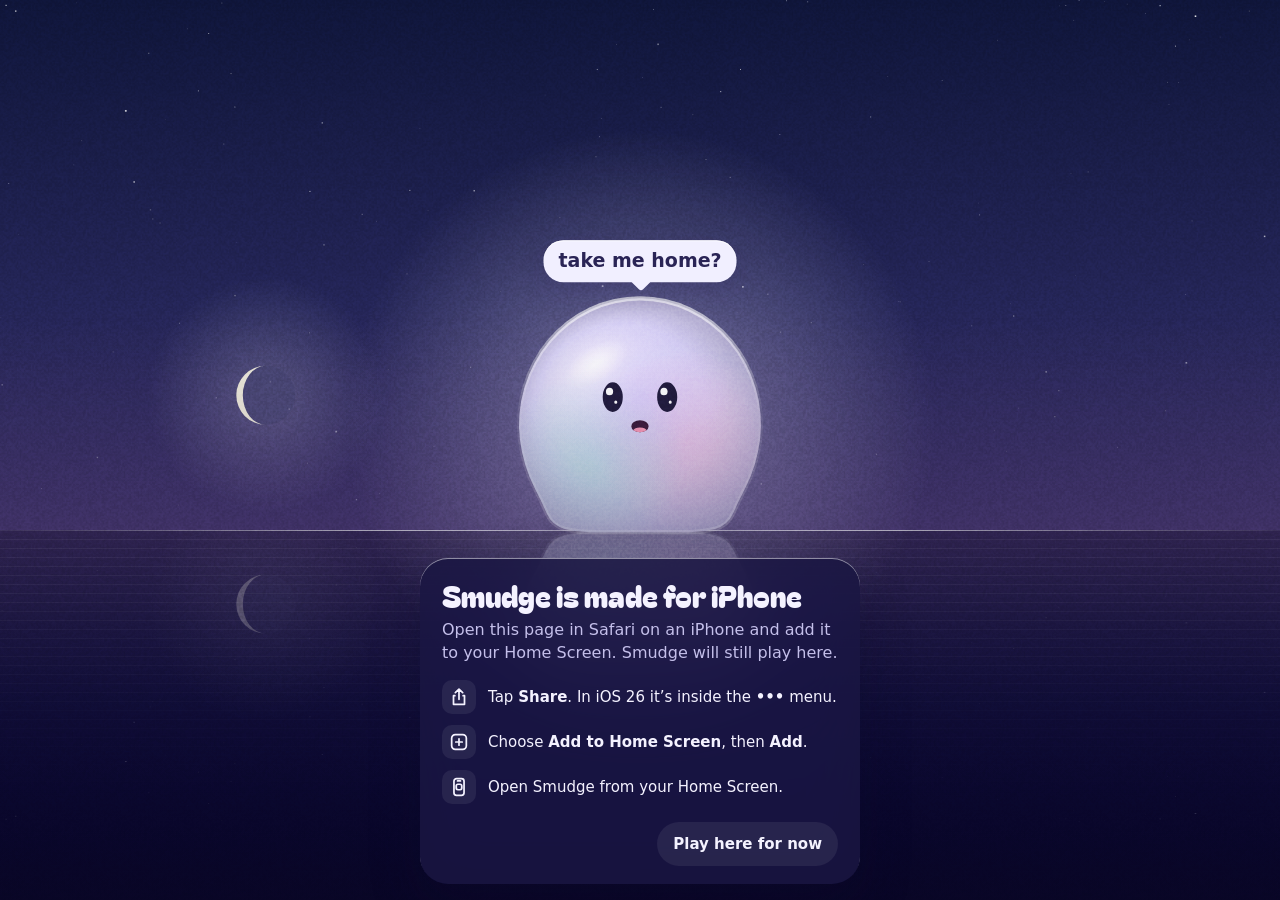
==== index.html @ 7d21576d "Add Smudge, a color-eating Home Screen pet Smudge is a jelly creature that lives on an iPhone's Home" ====
<!doctype html>
<html lang="en">
<head>
<meta charset="utf-8">
<meta name="viewport" content="width=device-width, initial-scale=1, viewport-fit=cover">
<title>Smudge</title>
<meta name="description" content="A small creature that lives on your Home Screen and eats the colors you point your camera at.">
<meta name="theme-color" content="#2f3f86">
<meta name="color-scheme" content="light dark">
<meta name="apple-mobile-web-app-capable" content="yes">
<meta name="mobile-web-app-capable" content="yes">
<meta name="apple-mobile-web-app-status-bar-style" content="black-translucent">
<meta name="apple-mobile-web-app-title" content="Smudge">
<meta name="format-detection" content="telephone=no">
<link rel="manifest" href="manifest.webmanifest">
<link rel="icon" type="image/png" sizes="192x192" href="icons/icon-192.png">
<link rel="apple-touch-icon" href="icons/apple-touch-icon.png">
<style>
@font-face { font-family: "Bagel Fat One"; font-style: normal; font-weight: 400; font-display: swap; src: url([data-uri]) format("woff2"); }

/* Smudge's world: one full-bleed sky over a mirror horizon about two-thirds down.
   Glass controls float at the edges; paint-chip cards are the only solid paper. */
:root {
  --ink: #221d4a;
  --ink-soft: #57518a;
  --glass: rgba(255, 255, 255, .28);
  --glass-strong: rgba(250, 249, 255, .84);
  --glass-edge: rgba(255, 255, 255, .62);
  --glass-shade: rgba(34, 29, 74, .14);
  --wash: rgba(34, 29, 74, .06);
  --stock: #ffffff;
  --bubble: #ffffff;
  --crave: #73c7bc;
  --crave-ink: #ffffff;
  --live: #9b93c9;
  --warn: #c2413b;
  --sky-top: #78b3ee; --sky-mid: #b7d5f3; --sky-low: #eef0ee;
  --gnd-top: #dfe5ea; --gnd-mid: #b9cde6; --gnd-low: #86a9d9;
  --horizon: 66%;
  --display: "Bagel Fat One", ui-rounded, "Arial Rounded MT Bold", system-ui, sans-serif;
  --ui: ui-rounded, "SF Pro Rounded", system-ui, -apple-system, "Segoe UI", Roboto, sans-serif;
  --st: env(safe-area-inset-top, 0px); --sb: env(safe-area-inset-bottom, 0px);
  --sl: env(safe-area-inset-left, 0px); --sr: env(safe-area-inset-right, 0px);
  color-scheme: light;
}
:root[data-sky="dusk"], :root[data-sky="night"] {
  --ink: #f4f2ff;
  --ink-soft: #c4bfea;
  --glass: rgba(18, 16, 52, .3);
  --glass-strong: rgba(26, 23, 64, .86);
  --glass-edge: rgba(255, 255, 255, .2);
  --glass-shade: rgba(0, 0, 0, .28);
  --wash: rgba(255, 255, 255, .07);
  --bubble: #f1efff;
  color-scheme: dark;
}
*, *::before, *::after { box-sizing: border-box; }
[hidden] { display: none !important; }
html, body { height: 100%; }
body {
  margin: 0; overflow: hidden; overscroll-behavior: none;
  background: var(--sky-low); color: var(--ink); font-family: var(--ui);
  padding-left: max(16px, env(safe-area-inset-left, 0px)); padding-right: max(16px, env(safe-area-inset-right, 0px));
  -webkit-font-smoothing: antialiased; -webkit-tap-highlight-color: transparent; -webkit-text-size-adjust: 100%;
  -webkit-user-select: none; user-select: none; -webkit-touch-callout: none;
}
button { font: inherit; color: inherit; cursor: pointer; -webkit-tap-highlight-color: transparent; touch-action: manipulation; }
:focus-visible { outline: 2.5px solid var(--crave); outline-offset: 2px; }
svg use { pointer-events: none; }

#app { position: fixed; inset: 0; overflow: hidden; isolation: isolate; }
#sky {
  position: absolute; inset: 0; z-index: 0;
  background: linear-gradient(180deg, var(--sky-top) 0%, var(--sky-mid) calc(var(--horizon) * .58), var(--sky-low) var(--horizon), var(--gnd-top) var(--horizon), var(--gnd-mid) calc(var(--horizon) + (100% - var(--horizon)) * .45), var(--gnd-low) 100%);
  transition: filter .6s ease;
}
#ground {
  position: absolute; left: 0; right: 0; top: var(--horizon); bottom: 0; z-index: 1; pointer-events: none;
  background:
    linear-gradient(90deg, transparent, rgba(255,255,255,.7) 30%, rgba(255,255,255,.7) 70%, transparent) top / 100% 1px no-repeat,
    repeating-linear-gradient(180deg, rgba(255,255,255,.07) 0 1px, transparent 1px 9px);
  -webkit-mask-image: linear-gradient(180deg, #000, transparent 70%); mask-image: linear-gradient(180deg, #000, transparent 70%);
  transition: opacity .5s;
}
#app::after {
  content: ""; position: absolute; inset: 0; z-index: 4; pointer-events: none;
  background-image: var(--grain, none); background-size: 180px; opacity: .085; mix-blend-mode: overlay;
}
#cam, #still {
  position: absolute; inset: 0; width: 100%; height: 100%; object-fit: cover; z-index: 2;
  opacity: 0; transition: opacity .5s ease; background: #0e0b26; pointer-events: none;
}
#cam.on, #still:not([hidden]) { opacity: 1; }
#cam:not(.on) { visibility: hidden; transition: opacity .5s ease, visibility 0s .5s; }
#stage { position: absolute; inset: 0; width: 100%; height: 100%; z-index: 3; touch-action: none; }
#veil {
  position: absolute; inset: 0; z-index: 5; pointer-events: none; opacity: 0; transition: opacity 1.4s ease;
  background: radial-gradient(120% 70% at 50% 62%, rgba(8, 6, 28, 0) 0%, rgba(6, 4, 24, .62) 72%);
}
#app[data-mode="sleep"] #veil { opacity: 1; }
#app[data-mode="camera"] #sky { filter: brightness(.32) saturate(.5); }
#app[data-mode="camera"] #ground { opacity: 0; }

/* ---------- speech + craving bubbles ---------- */
.speech {
  position: absolute; left: 0; top: 0; z-index: 11; pointer-events: none;
  max-width: min(74vw, 300px); padding: 9px 15px 10px; border-radius: 20px;
  background: var(--bubble); color: #2a2456; font: 700 17px/1.22 var(--ui); text-align: center; text-wrap: balance;
  box-shadow: inset 0 1px 0 rgba(255,255,255,.9), 0 10px 28px rgba(28, 22, 80, .2);
  will-change: transform;
}
.speech::after { content: ""; position: absolute; left: var(--tail, 50%); bottom: -6px; width: 15px; height: 15px; margin-left: -7.5px; background: inherit; border-radius: 3px; rotate: 45deg; z-index: -1; }
.speech.below::after { bottom: auto; top: -6px; }
.speech.pop { animation: pop .34s cubic-bezier(.3, 1.6, .5, 1); transform-origin: var(--tail, 50%) 100%; }
.speech.below.pop { transform-origin: var(--tail, 50%) 0; }
.speech.whisper { font-weight: 600; font-style: italic; opacity: .9; }
@keyframes pop { from { scale: .55; opacity: 0; } to { scale: 1; opacity: 1; } }
.thought {
  position: absolute; left: 0; top: 0; z-index: 6; display: flex; align-items: center; gap: 9px;
  padding: 7px 15px 7px 7px; border: 0; border-radius: 999px;
  background: var(--bubble); color: #2a2456; font: 700 15px/1.1 var(--ui);
  box-shadow: 0 10px 26px rgba(28, 22, 80, .18); will-change: transform; white-space: nowrap;
}
.thought::before, .thought::after { content: ""; position: absolute; border-radius: 50%; background: var(--bubble); }
.thought::before { width: 12px; height: 12px; left: 12px; bottom: -9px; }
.thought::after { width: 7px; height: 7px; left: 3px; bottom: -18px; }
.thought.pop { animation: pop .4s cubic-bezier(.3, 1.6, .5, 1); }
.thought-blob {
  width: 30px; height: 30px; flex: none; background: var(--crave);
  border-radius: 46% 54% 52% 48% / 52% 44% 56% 48%;
  box-shadow: inset 0 -4px 6px rgba(0,0,0,.16), inset 0 3px 4px rgba(255,255,255,.55), 0 0 0 1px rgba(40,30,90,.08);
  animation: goo 3.4s ease-in-out infinite;
}
@keyframes goo { 0%, 100% { border-radius: 46% 54% 52% 48% / 52% 44% 56% 48%; } 50% { border-radius: 57% 43% 41% 59% / 43% 57% 45% 55%; } }

/* ---------- glass ---------- */
.glass {
  background: var(--glass); color: var(--ink);
  -webkit-backdrop-filter: blur(20px) saturate(180%); backdrop-filter: blur(20px) saturate(180%);
  border: .5px solid var(--glass-edge);
  box-shadow: inset 0 1px .5px rgba(255,255,255,.5), inset 0 -1px 1px rgba(255,255,255,.08), 0 8px 26px var(--glass-shade);
}

/* ---------- top: name + today's five dots ---------- */
#hud {
  position: absolute; z-index: 10; top: 0; left: 0; right: 0;
  display: flex; justify-content: space-between; align-items: flex-start; gap: 10px;
  padding: calc(var(--st) + 8px) max(16px, var(--sr)) 0 max(16px, var(--sl));
  pointer-events: none; transition: opacity .4s;
}
#hud > * { pointer-events: auto; }
#nameplate { display: grid; justify-items: start; gap: 3px; min-width: 0; max-width: 60vw; padding: 9px 15px 10px 14px; border-radius: 22px; text-align: left; transition: opacity .3s; }
#pet-name { font: 400 23px/1 var(--display); letter-spacing: .01em; max-width: 100%; overflow: hidden; text-overflow: ellipsis; white-space: nowrap; }
#pet-status { font: 650 13px/1.15 var(--ui); color: var(--ink-soft); white-space: nowrap; overflow: hidden; text-overflow: ellipsis; max-width: 100%; }
#today { display: flex; gap: 6px; padding: 12px 12px; border-radius: 999px; flex: none; }
#today .dot { width: 16px; height: 16px; border-radius: 50%; border: 1.5px dashed color-mix(in srgb, var(--ink) 45%, transparent); box-sizing: border-box; }
#today .dot.on { border: 0; background: var(--c); box-shadow: inset 0 -2px 3px rgba(0,0,0,.2), inset 0 2px 2px rgba(255,255,255,.5), 0 0 0 1.5px rgba(255,255,255,.75); }
#today .dot.fresh { animation: dotpop .6s cubic-bezier(.3, 1.8, .5, 1); }
@keyframes dotpop { 0% { scale: .2; } 60% { scale: 1.35; } 100% { scale: 1; } }

/* ---------- dock ---------- */
#dock {
  position: absolute; z-index: 10; left: 50%; bottom: calc(var(--sb) + 10px); translate: -50% 0;
  display: grid; grid-template-columns: repeat(5, minmax(54px, 64px)); align-items: end;
  padding: 5px 6px; border-radius: 32px;
  transition: opacity .35s, translate .5s cubic-bezier(.3, 1.2, .4, 1);
}
#dock button {
  appearance: none; border: 0; background: none; color: var(--ink);
  display: grid; justify-items: center; align-content: end; gap: 4px; padding: 9px 0 7px; border-radius: 24px;
  font: 650 11px/1 var(--ui); letter-spacing: .01em; transition: background .2s, opacity .3s;
}
#dock button svg { width: 25px; height: 25px; fill: none; stroke: currentColor; stroke-width: 1.8; stroke-linecap: round; stroke-linejoin: round; }
#dock button[aria-pressed="true"] { background: var(--wash); }
#dock button[data-act="listen"][aria-pressed="true"] svg { animation: listen 1s ease-in-out infinite; }
@keyframes listen { 50% { scale: 1 calc(.7 + var(--lvl, 0) * .8); } }
#feed { padding-top: 0 !important; }
.feed-orb {
  width: 58px; height: 58px; margin-top: -24px; border-radius: 50%; display: grid; place-items: center; color: var(--crave-ink);
  background: radial-gradient(circle at 34% 27%, rgba(255,255,255,.95) 0 8%, rgba(255,255,255,0) 30%), radial-gradient(circle at 50% 62%, var(--crave), color-mix(in oklab, var(--crave) 72%, #1d1550));
  box-shadow: 0 0 0 3px rgba(255,255,255,.88), 0 10px 24px rgba(30,20,80,.3), inset 0 -6px 10px rgba(0,0,0,.18);
  transition: background .6s;
}
#feed .feed-orb svg { width: 26px; height: 26px; stroke: currentColor; stroke-width: 2; filter: drop-shadow(0 1px 1px rgba(0,0,0,.2)); }
#app[data-hungry] .feed-orb { animation: beckon 2.6s ease-in-out infinite; }
@keyframes beckon { 0%, 72%, 100% { scale: 1; } 82% { scale: 1.09; } 91% { scale: .97; } }
#dock .when-asleep { display: none; }
#app[data-mode="sleep"] #dock .when-asleep { display: block; }
#app[data-mode="sleep"] #dock .when-awake { display: none; }
#app[data-mode="sleep"] #dock button:not([data-act="sleep"]) { opacity: .32; }
#app[data-mode="camera"] #dock, #app[data-mode="adopt"] #dock { opacity: 0; translate: -50% 150%; pointer-events: none; }
#app[data-mode="camera"] #nameplate { display: none; }
#app[data-mode="adopt"] #hud { opacity: 0; pointer-events: none; }
#app[data-mode="camera"] #hud { justify-content: center; }

/* ---------- feeding ---------- */
#camui { position: absolute; inset: 0; z-index: 9; }
#cam-pad { position: absolute; inset: 0; touch-action: none; }
.cam-top { position: absolute; top: calc(var(--st) + 8px); left: max(16px, var(--sl)); right: max(16px, var(--sr)); display: flex; justify-content: space-between; pointer-events: none; }
.cam-top > * { pointer-events: auto; }
.icon-btn { width: 44px; height: 44px; border-radius: 50%; display: grid; place-items: center; padding: 0; }
.icon-btn svg, .pill-btn svg { width: 21px; height: 21px; fill: none; stroke: currentColor; stroke-width: 2; stroke-linecap: round; stroke-linejoin: round; flex: none; }
.pill-btn { display: inline-flex; align-items: center; justify-content: center; gap: 8px; min-height: 44px; padding: 0 16px; border-radius: 999px; font: 650 15px/1 var(--ui); border: 0; }
.pill-btn.quiet { background: var(--wash); color: var(--ink); }
.pill-btn.solid { background: var(--ink); color: var(--stock); }
:root[data-sky="dusk"] .pill-btn.solid, :root[data-sky="night"] .pill-btn.solid { color: #1d1846; }
.pill-btn.warn { background: var(--warn); color: #fff; }
.pill-btn.small { min-height: 34px; padding: 0 13px; font-size: 14px; }
#reticle { position: absolute; left: calc(var(--rx, .5) * 100%); top: calc(var(--ry, .42) * 100%); width: 132px; height: 132px; translate: -50% -50%; pointer-events: none; }
.ret-ring { position: absolute; inset: 0; border-radius: 50%; border: 3px solid rgba(255,255,255,.95); box-shadow: 0 0 0 1px rgba(0,0,0,.2), 0 6px 22px rgba(0,0,0,.28); }
.ret-fill { position: absolute; inset: 9px; border-radius: 50%; border: 13px solid var(--live); box-shadow: 0 0 0 2px rgba(255,255,255,.95), inset 0 0 0 2px rgba(255,255,255,.95); transition: border-color .12s linear; }
.ret-fill::after { content: ""; position: absolute; left: 50%; top: 50%; width: 12px; height: 12px; margin: -6px; border-radius: 50%; border: 2px solid #fff; box-shadow: 0 0 0 1px rgba(0,0,0,.25); }
.ret-meter { position: absolute; inset: -10px; width: calc(100% + 20px); height: calc(100% + 20px); rotate: -90deg; fill: none; stroke: var(--crave); stroke-width: 5; stroke-linecap: round; stroke-dasharray: 352; stroke-dashoffset: calc(352 * (1 - var(--match, 0))); transition: stroke-dashoffset .25s, opacity .25s; opacity: calc(.15 + var(--match, 0)); }
#live-name {
  position: absolute; left: calc(var(--rx, .5) * 100%); top: calc(var(--ry, .42) * 100% - 80px); translate: -50% -100%; width: max-content;
  display: grid; justify-items: center; gap: 3px; padding: 8px 16px 9px; border-radius: 18px;
  background: var(--stock); color: #2a2456; box-shadow: 0 8px 24px rgba(0,0,0,.28); pointer-events: none; white-space: nowrap; max-width: 86vw;
}
.ln-name { font: 400 21px/1.05 var(--display); overflow: hidden; text-overflow: ellipsis; max-width: 100%; }
.ln-hint { font: 650 12px/1.2 var(--ui); color: #6a6496; font-variant-numeric: tabular-nums; }
.ln-hint:empty { display: none; }
#scoop { position: absolute; left: 50%; bottom: calc(var(--sb) + 14px); translate: -50% 0; display: grid; justify-items: center; gap: 7px; border: 0; background: none; padding: 0; color: #fff; font: 700 13px/1 var(--ui); text-shadow: 0 1px 3px rgba(0,0,0,.55); }
.scoop-orb { width: 74px; height: 74px; border-radius: 50%; background: var(--live); box-shadow: 0 0 0 4px #fff, 0 0 0 5px rgba(0,0,0,.15), 0 10px 26px rgba(0,0,0,.35), inset 0 -8px 12px rgba(0,0,0,.18), inset 0 6px 8px rgba(255,255,255,.35); transition: background-color .12s linear, scale .15s; }
#scoop:active .scoop-orb { scale: .9; }
#scoop[disabled] { opacity: .45; }
.cam-msg { position: absolute; left: 50%; top: calc(var(--st) + 66px); translate: -50% 0; width: min(86vw, 340px); margin: 0; padding: 12px 16px; border-radius: 18px; background: var(--glass-strong); color: var(--ink); font: 600 15px/1.35 var(--ui); text-align: center; -webkit-backdrop-filter: blur(20px); backdrop-filter: blur(20px); box-shadow: 0 10px 30px rgba(0,0,0,.25); }

/* ---------- sheets ---------- */
#scrim { position: absolute; inset: 0; z-index: 20; background: rgba(14, 10, 44, .34); opacity: 0; transition: opacity .3s; }
#scrim.on { opacity: 1; }
.sheet {
  position: absolute; z-index: 21; left: 0; right: 0; bottom: 0; margin: 0 auto; max-width: 640px; max-height: calc(100% - var(--st) - 24px);
  display: flex; flex-direction: column; color: var(--ink);
  background: var(--glass-strong); -webkit-backdrop-filter: blur(30px) saturate(170%); backdrop-filter: blur(30px) saturate(170%);
  border-radius: 30px 30px 0 0; box-shadow: inset 0 1px 0 rgba(255,255,255,.45), 0 -12px 40px rgba(14, 10, 44, .3);
  translate: 0 104%; transition: translate .46s cubic-bezier(.2, .9, .24, 1);
  -webkit-user-select: text; user-select: text;
}
.sheet.open { translate: 0 0; }
.sheet.dragging { transition: none; }
.sheet-head { padding: 8px max(20px, var(--sr)) 4px max(20px, var(--sl)); touch-action: none; flex: none; }
.grabber { width: 38px; height: 5px; border-radius: 3px; background: color-mix(in srgb, var(--ink) 25%, transparent); margin: 0 auto 10px; }
.sheet-title { display: flex; align-items: center; justify-content: space-between; gap: 12px; min-height: 34px; }
.sheet h2 { margin: 0; font: 400 28px/1.05 var(--display); letter-spacing: .005em; }
.close { width: 34px; height: 34px; flex: none; border-radius: 50%; border: 0; padding: 0; display: grid; place-items: center; background: var(--wash); color: var(--ink); }
.close svg { width: 17px; height: 17px; stroke: currentColor; stroke-width: 2.3; fill: none; stroke-linecap: round; }
.sheet-sub { margin: 6px 0 2px; font: 500 15px/1.35 var(--ui); font: -apple-system-subheadline; font-family: var(--ui); color: var(--ink-soft); }
.sheet-body {
  overflow-y: auto; overscroll-behavior: contain; -webkit-overflow-scrolling: touch; touch-action: pan-y;
  padding: 12px max(20px, var(--sr)) calc(var(--sb) + 28px) max(20px, var(--sl));
  display: grid; gap: 22px; align-content: start; grid-auto-rows: max-content; min-height: 0;
}
.sec { margin: 0 0 10px; font: 650 13px/1 var(--ui); letter-spacing: .02em; color: var(--ink-soft); }
.lede { margin: 0; font: 500 16px/1.4 var(--ui); font: -apple-system-body; font-family: var(--ui); color: var(--ink-soft); }

/* paint strip: a real hardware-store chip card, hole and all */
.strip { position: relative; background: var(--stock); color: #2a2456; border-radius: 20px; padding: 12px 12px 14px; box-shadow: 0 1px 2px rgba(20,16,60,.1), 0 14px 34px rgba(20,16,60,.16); }
.strip-top { display: grid; grid-template-columns: 1fr auto 1fr; align-items: center; margin: 0 4px 11px; gap: 8px; }
.strip-co { font: 400 15px/1 var(--display); white-space: nowrap; }
.strip-hole { width: 18px; height: 18px; border-radius: 50%; background: #dcd8ee; box-shadow: inset 0 1.5px 2.5px rgba(30,20,80,.35); }
.strip-date { justify-self: end; font: 650 12px/1 var(--ui); color: #6a6496; font-variant-numeric: tabular-nums; white-space: nowrap; }
.chips { display: grid; border-radius: 12px; overflow: hidden; }
.chip {
  appearance: none; border: 0; margin: 0; display: grid; grid-template-columns: minmax(0, 1fr) auto; align-items: end; gap: 12px;
  min-height: 64px; padding: 10px 14px 11px; background: var(--c); color: var(--ci); text-align: left; font: inherit;
}
.chip-name { font: 400 20px/1.05 var(--display); overflow-wrap: anywhere; }
.chip-meta { display: grid; justify-items: end; gap: 3px; font: 650 11px/1.15 var(--ui); font-variant-numeric: tabular-nums; opacity: .82; white-space: nowrap; }
.chip.empty { background: repeating-linear-gradient(-45deg, #f4f2fb 0 7px, #ebe8f7 7px 14px); color: #8a85b3; cursor: default; }
.chip.empty .chip-name { font: 650 15px/1.2 var(--ui); }
.chip.fresh { animation: chipin .7s cubic-bezier(.3, 1.4, .5, 1); }
@keyframes chipin { from { clip-path: inset(0 100% 0 0); } to { clip-path: inset(0 0 0 0); } }
.strip-foot { display: flex; justify-content: space-between; align-items: center; gap: 10px; margin: 13px 2px 0; flex-wrap: wrap; }
.strip-note { font: 600 13px/1.3 var(--ui); color: #6a6496; }
.strip .pill-btn.quiet { background: #efedf8; color: #2a2456; }
.days { display: grid; gap: 8px; }
.day { display: grid; grid-template-columns: minmax(0, 1fr) auto; align-items: center; gap: 14px; padding: 12px 12px 12px 15px; border-radius: 18px; border: 0; background: var(--wash); color: var(--ink); text-align: left; }
.day-date { font: 650 15px/1.2 var(--ui); }
.day-names { font: 500 13px/1.3 var(--ui); color: var(--ink-soft); overflow: hidden; text-overflow: ellipsis; white-space: nowrap; }
.mini { display: flex; height: 34px; border-radius: 8px; overflow: hidden; box-shadow: 0 0 0 1.5px rgba(255,255,255,.75); }
.mini i { width: 15px; background: var(--c); }
.empty-note { display: grid; gap: 12px; justify-items: start; padding: 18px; border-radius: 20px; background: var(--wash); }

/* chip detail */
.hero { position: relative; border-radius: 24px; overflow: hidden; background: var(--c); color: var(--ci); min-height: 230px; display: grid; align-content: end; gap: 6px; padding: 18px 18px 20px; box-shadow: 0 14px 34px rgba(20,16,60,.2); }
.hero-crop { position: absolute; top: 16px; right: 16px; width: 92px; height: 92px; border-radius: 50%; object-fit: cover; box-shadow: 0 0 0 4px #fff, 0 8px 18px rgba(0,0,0,.25); background: #fff; }
.hero-no { font: 650 13px/1 var(--ui); font-variant-numeric: tabular-nums; opacity: .8; }
.hero-name { font: 400 38px/1 var(--display); text-wrap: balance; max-width: 100%; overflow-wrap: anywhere; }
.facts { display: grid; grid-template-columns: repeat(2, minmax(0, 1fr)); gap: 2px; margin: 0; border-radius: 18px; overflow: hidden; }
.fact { background: var(--wash); padding: 11px 14px 12px; min-width: 0; }
.fact dt { font: 650 12px/1 var(--ui); color: var(--ink-soft); margin-bottom: 6px; }
.fact dd { margin: 0; font: 650 16px/1.2 var(--ui); font-variant-numeric: tabular-nums; overflow-wrap: anywhere; }
.fact.wide { grid-column: 1 / -1; }
.actions { display: flex; gap: 10px; flex-wrap: wrap; }

/* senses */
.rename { display: grid; grid-template-columns: auto minmax(0, 1fr); align-items: center; gap: 10px; padding: 2px 8px 2px 16px; border-radius: 18px; background: var(--wash); }
.rename span { font: 650 15px/1 var(--ui); color: var(--ink-soft); }
.rename input { border: 0; background: transparent; color: var(--ink); font: 400 22px/1 var(--display); padding: 13px 6px; min-width: 0; -webkit-user-select: text; user-select: text; outline: none; }
.senses { display: grid; gap: 2px; border-radius: 22px; overflow: hidden; }
.sense { display: grid; grid-template-columns: 34px minmax(0, 1fr) auto; align-items: center; gap: 12px; padding: 12px 14px; background: var(--wash); }
.sense-ic { width: 34px; height: 34px; border-radius: 11px; display: grid; place-items: center; background: var(--ic); color: #fff; }
.sense-ic svg { width: 20px; height: 20px; stroke: currentColor; fill: none; stroke-width: 2; stroke-linecap: round; stroke-linejoin: round; }
.sense-t { font: 650 16px/1.2 var(--ui); }
.sense-d { font: 500 13px/1.3 var(--ui); color: var(--ink-soft); margin-top: 2px; }
.sense-state { font: 650 13px/1.15 var(--ui); color: var(--ink-soft); text-align: right; max-width: 34vw; }
.sense-state.good { color: #2f9d6a; }
:root[data-sky="dusk"] .sense-state.good, :root[data-sky="night"] .sense-state.good { color: #7fe0ae; }
.sense input[type="checkbox"] { width: 44px; height: 26px; margin: 0; accent-color: #34c759; }
.sense .pill-btn { background: var(--wash); color: var(--ink); }
.danger { display: grid; gap: 12px; justify-items: start; }
.text-btn { border: 0; background: none; padding: 6px 0; color: var(--warn); font: 650 15px/1.2 var(--ui); }
:root[data-sky="dusk"] .text-btn, :root[data-sky="night"] .text-btn { color: #ff8f88; }
.confirm { display: grid; gap: 10px; padding: 14px; border-radius: 18px; background: var(--wash); }
.confirm p { margin: 0; font: 600 15px/1.35 var(--ui); }
.confirm-row { display: flex; gap: 10px; flex-wrap: wrap; }

/* ---------- adopting: add to Home Screen ---------- */
#adopt {
  position: absolute; inset: 0; z-index: 30; display: flex; align-items: flex-end; justify-content: center;
  padding: 0 max(16px, var(--sr)) calc(var(--sb) + 16px) max(16px, var(--sl));
  background: linear-gradient(180deg, rgba(20,14,60,0) 35%, rgba(20,14,60,.42));
  pointer-events: none;
}
.adopt-card { pointer-events: auto; }
.adopt-card {
  width: min(100%, 440px); padding: 22px 22px 18px; border-radius: 28px; color: var(--ink);
  background: var(--glass-strong); -webkit-backdrop-filter: blur(28px) saturate(170%); backdrop-filter: blur(28px) saturate(170%);
  box-shadow: inset 0 1px 0 rgba(255,255,255,.5), 0 20px 50px rgba(14,10,44,.3);
  animation: rise .7s cubic-bezier(.2, .9, .25, 1) both .2s;
}
@keyframes rise { from { translate: 0 40px; opacity: 0; } to { translate: 0 0; opacity: 1; } }
.adopt-card h1 { margin: 0 0 8px; font: 400 30px/1.05 var(--display); text-wrap: balance; }
.adopt-card p { margin: 0 0 16px; font: 500 16px/1.4 var(--ui); color: var(--ink-soft); }
.steps { list-style: none; margin: 0 0 18px; padding: 0; display: grid; gap: 11px; }
.steps li { display: grid; grid-template-columns: 34px minmax(0, 1fr); gap: 12px; align-items: center; font: 500 15px/1.35 var(--ui); }
.steps svg { width: 34px; height: 34px; padding: 6px; box-sizing: border-box; border-radius: 10px; background: var(--wash); stroke: currentColor; fill: none; stroke-width: 1.9; stroke-linecap: round; stroke-linejoin: round; }
.adopt-actions { display: flex; gap: 10px; justify-content: flex-end; flex-wrap: wrap; }

#ask {
  position: absolute; z-index: 12; left: 50%; bottom: calc(var(--sb) + 96px); translate: -50% 0;
  width: min(calc(100% - 32px), 380px); box-sizing: border-box; padding: 14px 14px 12px 16px; border-radius: 24px;
  background: var(--glass-strong); animation: rise .5s cubic-bezier(.2, .9, .25, 1);
}
#ask p { margin: 0 0 12px; font: 650 16px/1.35 var(--ui); }
.ask-row { display: flex; justify-content: flex-end; gap: 8px; flex-wrap: wrap; }
#app[data-mode="camera"] #ask, #app[data-mode="adopt"] #ask { display: none; }
#toast {
  position: absolute; z-index: 40; left: 50%; top: calc(var(--st) + 74px); translate: -50% 0;
  max-width: 86vw; padding: 10px 16px; border-radius: 999px; text-align: center;
  background: var(--glass-strong); color: var(--ink); font: 650 14px/1.25 var(--ui);
  -webkit-backdrop-filter: blur(20px); backdrop-filter: blur(20px); box-shadow: 0 10px 30px rgba(0,0,0,.18);
  animation: pop .35s cubic-bezier(.3, 1.5, .5, 1);
}

@media (prefers-reduced-motion: reduce) {
  .thought-blob, #app[data-hungry] .feed-orb, #dock button[data-act="listen"][aria-pressed="true"] svg { animation: none; }
  .speech.pop, .thought.pop, #toast, .adopt-card, .chip.fresh, #today .dot.fresh { animation-duration: .01s; }
}
@media (min-width: 700px) {
  .speech { font-size: 19px; }
}

</style>
</head>
<body>
<svg width="0" height="0" style="position:absolute" aria-hidden="true">
  <defs>
    <symbol id="i-strip" viewBox="0 0 24 24"><rect x="6.5" y="2.5" width="11" height="19" rx="2.6"/><circle cx="12" cy="5.6" r="1.1"/><path d="M6.5 9.4h11M6.5 13.6h11M6.5 17.6h11"/></symbol>
    <symbol id="i-wave" viewBox="0 0 24 24"><path d="M3.5 12h1.6M7.8 8.5v7M12 5v14M16.2 9v6M20.5 12h-1.6"/></symbol>
    <symbol id="i-drop" viewBox="0 0 24 24"><path d="M15.2 4.3l4.5 4.5-1.6 1.6-4.5-4.5zM14.4 7.3l2.3 2.3-7.9 7.9-2.9.6.6-2.9z"/><path d="M5.2 19.2l1-1"/></symbol>
    <symbol id="i-moon" viewBox="0 0 24 24"><path d="M19.6 14.8A8 8 0 1 1 9.2 4.4a6.4 6.4 0 0 0 10.4 10.4z"/></symbol>
    <symbol id="i-sun" viewBox="0 0 24 24"><circle cx="12" cy="12" r="4"/><path d="M12 2.8v2M12 19.2v2M2.8 12h2M19.2 12h2M5.5 5.5l1.4 1.4M17.1 17.1l1.4 1.4M18.5 5.5l-1.4 1.4M6.9 17.1l-1.4 1.4"/></symbol>
    <symbol id="i-eye" viewBox="0 0 24 24"><path d="M2.6 12S6 5.8 12 5.8 21.4 12 21.4 12 18 18.2 12 18.2 2.6 12 2.6 12z"/><circle cx="12" cy="12" r="2.9"/></symbol>
    <symbol id="i-x" viewBox="0 0 24 24"><path d="M6.5 6.5l11 11M17.5 6.5l-11 11"/></symbol>
    <symbol id="i-photo" viewBox="0 0 24 24"><rect x="3.5" y="5" width="17" height="14" rx="3"/><circle cx="9" cy="10" r="1.7"/><path d="M4 17l4.8-4.6 3.4 3.1 2.6-2.4L20 17.6"/></symbol>
    <symbol id="i-cam" viewBox="0 0 24 24"><path d="M4 8.2h3l1.6-2.4h6.8L17 8.2h3v10.6H4z"/><circle cx="12" cy="13.3" r="3.3"/></symbol>
    <symbol id="i-share" viewBox="0 0 24 24"><path d="M12 3.5v11M8 7.3l4-3.8 4 3.8"/><path d="M7.5 10.5H6v9.5h12v-9.5h-1.5"/></symbol>
    <symbol id="i-copy" viewBox="0 0 24 24"><rect x="8.5" y="8.5" width="11" height="11" rx="2.4"/><path d="M15.5 5.6V5a1.5 1.5 0 0 0-1.5-1.5H6A1.5 1.5 0 0 0 4.5 5v8A1.5 1.5 0 0 0 6 14.5h.6"/></symbol>
    <symbol id="i-plus" viewBox="0 0 24 24"><rect x="4" y="4" width="16" height="16" rx="4"/><path d="M12 8.5v7M8.5 12h7"/></symbol>
    <symbol id="i-home" viewBox="0 0 24 24"><rect x="6.5" y="2.8" width="11" height="18.4" rx="2.8"/><path d="M10.4 5.4h3.2"/><rect x="9" y="9" width="6" height="6" rx="1.8"/></symbol>
    <symbol id="i-offline" viewBox="0 0 24 24"><path d="M12 4v9.5M8.4 10.2l3.6 3.6 3.6-3.6"/><path d="M4.5 14.5v3a2 2 0 0 0 2 2h11a2 2 0 0 0 2-2v-3"/></symbol>
    <symbol id="i-touch" viewBox="0 0 24 24"><circle cx="12" cy="12" r="2.4"/><path d="M8.2 8.2a5.4 5.4 0 0 0 0 7.6M15.8 8.2a5.4 5.4 0 0 1 0 7.6M5.4 5.4a9.3 9.3 0 0 0 0 13.2M18.6 5.4a9.3 9.3 0 0 1 0 13.2"/></symbol>
    <symbol id="i-tilt" viewBox="0 0 24 24"><rect x="7" y="3.5" width="10" height="17" rx="2.6" transform="rotate(-16 12 12)"/><path d="M3.5 18.5a10 10 0 0 0 3 2.4M20.5 5.5a10 10 0 0 0-3-2.4"/></symbol>
    <symbol id="i-speaker" viewBox="0 0 24 24"><path d="M4.5 9.5h3.2l4.3-3.6v12.2l-4.3-3.6H4.5z"/><path d="M15.5 9.2a4 4 0 0 1 0 5.6M18 6.8a7.4 7.4 0 0 1 0 10.4"/></symbol>
    <symbol id="i-badge" viewBox="0 0 24 24"><rect x="3.5" y="6.5" width="14" height="14" rx="4"/><circle cx="17.5" cy="6.5" r="3.2"/></symbol>
    <symbol id="i-horizon" viewBox="0 0 24 24"><path d="M3 16.5h18M6.5 20h11"/><path d="M7.5 16.5a4.5 4.5 0 0 1 9 0"/><path d="M12 5.5v2.5M5.6 9.3l1.7 1.5M18.4 9.3l-1.7 1.5"/></symbol>
    <symbol id="i-gamut" viewBox="0 0 24 24"><path d="M12 3.5l8.5 15.5h-17z"/><path d="M12 8.5l4.3 8h-8.6z"/></symbol>
    <symbol id="i-box" viewBox="0 0 24 24"><rect x="3.5" y="4.5" width="17" height="4.5" rx="1.4"/><path d="M5 9v9.5a1.5 1.5 0 0 0 1.5 1.5h11a1.5 1.5 0 0 0 1.5-1.5V9M9.8 12.5h4.4"/></symbol>
  </defs>
</svg>

<div id="app" data-mode="home">
  <div id="sky" aria-hidden="true"></div>
  <div id="ground" aria-hidden="true"></div>
  <video id="cam" playsinline muted autoplay aria-hidden="true"></video>
  <img id="still" alt="" hidden>
  <canvas id="stage" role="img" aria-label="Smudge, a small jelly creature"></canvas>
  <div id="veil" aria-hidden="true"></div>

  <div id="speech" class="speech" aria-live="polite" hidden><span id="speech-text"></span></div>
  <button id="thought" class="thought" type="button" hidden>
    <span class="thought-blob" aria-hidden="true"></span>
    <span class="thought-text"></span>
  </button>

  <header id="hud">
    <button id="nameplate" class="glass" type="button" aria-label="Rename Smudge">
      <span id="pet-name">Smudge</span>
      <span id="pet-status">just woke up</span>
    </button>
    <button id="today" class="glass" type="button" aria-label="Today's palette">
      <span class="dot"></span><span class="dot"></span><span class="dot"></span><span class="dot"></span><span class="dot"></span>
    </button>
  </header>

  <div id="camui" hidden>
    <div id="cam-pad" aria-hidden="true"></div>
    <div class="cam-top">
      <button id="cam-close" class="glass icon-btn" type="button" aria-label="Stop feeding"><svg><use href="#i-x"/></svg></button>
      <button id="cam-photos" class="glass icon-btn" type="button" aria-label="Feed Smudge a photo"><svg><use href="#i-photo"/></svg></button>
    </div>
    <div id="reticle" aria-hidden="true">
      <div class="ret-ring"></div>
      <svg class="ret-meter" viewBox="0 0 120 120"><circle cx="60" cy="60" r="56"/></svg>
      <div class="ret-fill"></div>
    </div>
    <div id="live-name" aria-live="polite"><span class="ln-name">Looking…</span><span class="ln-hint"></span></div>
    <p id="cam-msg" class="cam-msg" hidden></p>
    <button id="scoop" type="button" aria-label="Feed this color to Smudge"><span class="scoop-orb"></span><span class="scoop-label">Feed</span></button>
  </div>

  <nav id="dock" class="glass" aria-label="Smudge">
    <button type="button" data-act="book"><svg><use href="#i-strip"/></svg><span>Swatches</span></button>
    <button type="button" data-act="listen" aria-pressed="false"><svg><use href="#i-wave"/></svg><span>Listen</span></button>
    <button type="button" id="feed" data-act="feed"><span class="feed-orb"><svg><use href="#i-drop"/></svg></span><span>Feed</span></button>
    <button type="button" data-act="sleep" aria-pressed="false"><svg class="when-awake"><use href="#i-moon"/></svg><svg class="when-asleep"><use href="#i-sun"/></svg><span class="when-awake">Sleep</span><span class="when-asleep">Wake</span></button>
    <button type="button" data-act="senses"><svg><use href="#i-eye"/></svg><span>Senses</span></button>
  </nav>

  <div id="scrim" hidden></div>

  <section id="sheet-book" class="sheet" role="dialog" aria-modal="true" aria-labelledby="book-title" hidden>
    <div class="sheet-head">
      <div class="grabber" aria-hidden="true"></div>
      <div class="sheet-title"><h2 id="book-title">Swatch book</h2><button class="close" type="button" data-close aria-label="Close"><svg><use href="#i-x"/></svg></button></div>
      <p class="sheet-sub" id="book-sub">Every color Smudge eats becomes a paint chip.</p>
    </div>
    <div class="sheet-body">
      <div id="book-today"></div>
      <div id="book-earlier"></div>
    </div>
  </section>

  <section id="sheet-chip" class="sheet" role="dialog" aria-modal="true" aria-labelledby="chip-name" hidden>
    <div class="sheet-head">
      <div class="grabber" aria-hidden="true"></div>
      <div class="sheet-title"><span></span><button class="close" type="button" data-close aria-label="Close"><svg><use href="#i-x"/></svg></button></div>
    </div>
    <div class="sheet-body" id="chip-body"></div>
  </section>

  <section id="sheet-senses" class="sheet" role="dialog" aria-modal="true" aria-labelledby="senses-title" hidden>
    <div class="sheet-head">
      <div class="grabber" aria-hidden="true"></div>
      <div class="sheet-title"><h2 id="senses-title">Senses</h2><button class="close" type="button" data-close aria-label="Close"><svg><use href="#i-x"/></svg></button></div>
      <p class="sheet-sub">What Smudge can use on this iPhone, and what it does with each.</p>
    </div>
    <div class="sheet-body">
      <label class="rename" for="rename-input"><span>Name</span><input id="rename-input" maxlength="16" autocomplete="off" autocapitalize="words" spellcheck="false" enterkeyhint="done"></label>
      <div id="senses-list" class="senses"></div>
      <div class="danger">
        <button id="reset" type="button" class="text-btn">Start over with a new Smudge</button>
        <div id="reset-confirm" class="confirm" hidden>
          <p>This forgets every swatch and starts a new Smudge.</p>
          <div class="confirm-row"><button type="button" id="reset-no" class="pill-btn quiet">Keep my Smudge</button><button type="button" id="reset-yes" class="pill-btn warn">Forget everything</button></div>
        </div>
      </div>
    </div>
  </section>

  <div id="adopt" hidden>
    <div class="adopt-card">
      <h1 id="adopt-title">Smudge needs a home</h1>
      <p id="adopt-text">Smudge is a small creature that eats colors. It lives on your Home Screen, where it can see through your camera, feel you tilt the phone and keep its swatch book offline.</p>
      <ol class="steps" id="adopt-steps">
        <li><svg><use href="#i-share"/></svg><span>Tap <b>Share</b>. In iOS 26 it’s inside the <b>•••</b> menu.</span></li>
        <li><svg><use href="#i-plus"/></svg><span>Choose <b>Add to Home Screen</b>, then <b>Add</b>.</span></li>
        <li><svg><use href="#i-home"/></svg><span>Open Smudge from your Home Screen.</span></li>
      </ol>
      <div class="adopt-actions">
        <button id="adopt-install" type="button" class="pill-btn solid" hidden>Install Smudge</button>
        <button id="adopt-later" type="button" class="pill-btn quiet">Play here for now</button>
      </div>
    </div>
  </div>

  <div id="ask" class="glass" role="dialog" aria-labelledby="ask-text" hidden>
    <p id="ask-text"></p>
    <div class="ask-row"><button type="button" class="pill-btn quiet small" id="ask-no">Not now</button><button type="button" class="pill-btn solid small" id="ask-yes">Yes</button></div>
  </div>

  <div id="toast" role="status" aria-live="polite" hidden></div>
  <input type="file" id="photo-input" accept="image/*" hidden>
</div>

<script>
/* ---- 00-core.js ---- */
'use strict';
/* ============================================================
   Smudge — core: utilities, environment, color science, names
   ============================================================ */

const $ = (s, el = document) => el.querySelector(s);
const $$ = (s, el = document) => Array.from(el.querySelectorAll(s));
const clamp = (v, a, b) => (v < a ? a : v > b ? b : v);
const lerp = (a, b, t) => a + (b - a) * t;
const smoothstep = (a, b, v) => { const t = clamp((v - a) / (b - a), 0, 1); return t * t * (3 - 2 * t); };
const rand = (a = 1, b) => (b === undefined ? Math.random() * a : a + Math.random() * (b - a));
const pick = (arr) => arr[(Math.random() * arr.length) | 0];
const TAU = Math.PI * 2;
const wrapPi = (a) => { a = (a + Math.PI) % TAU; if (a < 0) a += TAU; return a - Math.PI; };
const nowS = () => performance.now() / 1000;
const sleep = (ms) => new Promise((r) => setTimeout(r, ms));
const esc = (s) => String(s).replace(/[&<>"']/g, (c) => ({ '&': '&amp;', '<': '&lt;', '>': '&gt;', '"': '&quot;', "'": '&#39;' }[c]));
function hash32(str) { let h = 2166136261 >>> 0; for (let i = 0; i < str.length; i++) { h ^= str.charCodeAt(i); h = Math.imul(h, 16777619); } return h >>> 0; }
function rng(seed) { let a = seed >>> 0; return () => { a = (a + 0x6d2b79f5) >>> 0; let t = a; t = Math.imul(t ^ (t >>> 15), t | 1); t ^= t + Math.imul(t ^ (t >>> 7), t | 61); return ((t ^ (t >>> 14)) >>> 0) / 4294967296; }; }
const pad2 = (n) => String(n).padStart(2, '0');
const pad4 = (n) => String(n).padStart(4, '0');
const dayKey = (d = new Date()) => `${d.getFullYear()}-${pad2(d.getMonth() + 1)}-${pad2(d.getDate())}`;
const keyToDate = (k) => { const [y, m, d] = k.split('-').map(Number); return new Date(y, m - 1, d); };
const fmtTime = (t) => new Date(t).toLocaleTimeString([], { hour: 'numeric', minute: '2-digit' });
const fmtDay = (k, opts = { weekday: 'short', month: 'short', day: 'numeric' }) => keyToDate(k).toLocaleDateString([], opts);

/* ---------- where are we running? ---------- */
const ENV = (() => {
  const ua = navigator.userAgent;
  const ios = /iPhone|iPad|iPod/.test(ua) || (navigator.platform === 'MacIntel' && navigator.maxTouchPoints > 1);
  let framed = false;
  try { framed = window.self !== window.top; } catch (e) { framed = true; }
  const mq = (q) => { try { return matchMedia(q).matches; } catch (e) { return false; } };
  const standalone = navigator.standalone === true || mq('(display-mode: standalone)') || mq('(display-mode: fullscreen)');
  let p3css = false;
  try { p3css = CSS.supports('color', 'color(display-p3 1 0 0)'); } catch (e) {}
  return {
    ios, framed, standalone, p3css,
    p3screen: mq('(color-gamut: p3)'),
    reduced: mq('(prefers-reduced-motion: reduce)'),
    coarse: mq('(pointer: coarse)'),
    android: /Android/.test(ua),
  };
})();

/* ---------- color science (Display P3 in, OKLab for thinking) ---------- */
const Color = (() => {
  const toLin = (c) => { const a = Math.abs(c); const v = a <= 0.04045 ? a / 12.92 : Math.pow((a + 0.055) / 1.055, 2.4); return c < 0 ? -v : v; };
  const toGam = (c) => { const a = Math.abs(c); const v = a <= 0.0031308 ? a * 12.92 : 1.055 * Math.pow(a, 1 / 2.4) - 0.055; return c < 0 ? -v : v; };
  const mul = (m, v) => [m[0] * v[0] + m[1] * v[1] + m[2] * v[2], m[3] * v[0] + m[4] * v[1] + m[5] * v[2], m[6] * v[0] + m[7] * v[1] + m[8] * v[2]];
  const P3_XYZ = [0.4865709486, 0.2656676932, 0.1982172852, 0.2289745641, 0.6917385218, 0.0792869141, 0, 0.0451133819, 1.0439443689];
  const XYZ_P3 = [2.4934969119, -0.9313836179, -0.4027107845, -0.8294889696, 1.7626640603, 0.0236246858, 0.0358458302, -0.0761723893, 0.956884524];
  const SRGB_XYZ = [0.4123907993, 0.3575843394, 0.1804807884, 0.2126390059, 0.7151686788, 0.0721923054, 0.0193308187, 0.1191947798, 0.9505321522];
  const XYZ_SRGB = [3.2409699419, -1.5373831776, -0.4986107603, -0.9692436363, 1.8759675015, 0.0415550574, 0.0556300797, -0.2039769589, 1.0569715142];
  function linToLab([r, g, b]) {
    const l = Math.cbrt(0.4122214708 * r + 0.5363325363 * g + 0.0514459929 * b);
    const m = Math.cbrt(0.2119034982 * r + 0.6806995451 * g + 0.1073969566 * b);
    const s = Math.cbrt(0.0883024619 * r + 0.2817188376 * g + 0.6299787005 * b);
    return [0.2104542553 * l + 0.793617785 * m - 0.0040720468 * s, 1.9779984951 * l - 2.428592205 * m + 0.4505937099 * s, 0.0259040371 * l + 0.7827717662 * m - 0.808675766 * s];
  }
  function labToLin([L, a, b]) {
    const l = (L + 0.3963377774 * a + 0.2158037573 * b) ** 3;
    const m = (L - 0.1055613458 * a - 0.0638541728 * b) ** 3;
    const s = (L - 0.0894841775 * a - 1.291485548 * b) ** 3;
    return [4.0767416621 * l - 3.3077115913 * m + 0.2309699292 * s, -1.2684380046 * l + 2.6097574011 * m - 0.3413193965 * s, -0.0041960863 * l - 0.7034186147 * m + 1.707614701 * s];
  }
  function make(p3) {
    p3 = p3.map((v) => clamp(v, 0, 1));
    const xyz = mul(P3_XYZ, p3.map(toLin));
    const lin = mul(XYZ_SRGB, xyz);
    return { p3, lin, lab: linToLab(lin), Y: xyz[1] };
  }
  const fromP3 = (r, g, b) => make([r, g, b]);
  function fromSrgb(r, g, b) { const xyz = mul(SRGB_XYZ, [r, g, b].map(toLin)); return make(mul(XYZ_P3, xyz).map(toGam)); }
  function fromHex(h) { h = h.replace('#', ''); const n = parseInt(h, 16); return fromSrgb(((n >> 16) & 255) / 255, ((n >> 8) & 255) / 255, (n & 255) / 255); }
  function fromLab(L, a, b) { const xyz = mul(SRGB_XYZ, labToLin([L, a, b])); return make(mul(XYZ_P3, xyz).map(toGam)); }
  const fromLch = (L, C, h) => fromLab(L, C * Math.cos((h * Math.PI) / 180), C * Math.sin((h * Math.PI) / 180));
  function lch(c) { const [L, a, b] = c.lab; let h = (Math.atan2(b, a) * 180) / Math.PI; if (h < 0) h += 360; return { L, C: Math.hypot(a, b), h }; }
  const inSrgb = (c) => c.lin.every((v) => v >= -0.002 && v <= 1.002);
  const rgb255 = (c) => c.lin.map((v) => Math.round(clamp(toGam(clamp(v, 0, 1)), 0, 1) * 255));
  const hex = (c) => '#' + rgb255(c).map((v) => v.toString(16).padStart(2, '0')).join('').toUpperCase();
  const p3css = (c, a = 1) => { const [r, g, b] = c.p3; return `color(display-p3 ${r.toFixed(4)} ${g.toFixed(4)} ${b.toFixed(4)}${a < 1 ? ' / ' + Math.max(0, a).toFixed(3) : ''})`; };
  const rgbcss = (c, a = 1) => { const [r, g, b] = rgb255(c); return a < 1 ? `rgba(${r},${g},${b},${Math.max(0, a).toFixed(3)})` : `rgb(${r},${g},${b})`; };
  const css = (c, a = 1) => (ENV.p3css ? p3css(c, a) : rgbcss(c, a));
  const lrv = (c) => Math.round(clamp(c.Y, 0, 1) * 100);
  const dE = (a, b) => Math.hypot(a.lab[0] - b.lab[0], a.lab[1] - b.lab[1], a.lab[2] - b.lab[2]);
  function mix(cols, ws) {
    let L = 0, A = 0, B = 0, W = 0;
    cols.forEach((c, i) => { const w = ws ? ws[i] : 1; L += c.lab[0] * w; A += c.lab[1] * w; B += c.lab[2] * w; W += w; });
    return W > 0 ? fromLab(L / W, A / W, B / W) : cols[0];
  }
  const lerpC = (a, b, t) => fromLab(lerp(a.lab[0], b.lab[0], t), lerp(a.lab[1], b.lab[1], t), lerp(a.lab[2], b.lab[2], t));
  function tone(c, dL, cMul = 1) { const { L, C, h } = lch(c); return fromLch(clamp(L + dL, 0, 1), C * cMul, h); }
  const ink = (c) => (c.lab[0] > 0.7 ? '#221d4a' : '#ffffff');
  return { fromP3, fromSrgb, fromHex, fromLab, fromLch, lch, inSrgb, hex, rgb255, css, p3css, rgbcss, lrv, dE, mix, lerpC, tone, ink, toLin, toGam };
})();

/* ---------- color names: the paint-chip department ----------
   Each hue family has four lightness bands, each with [vivid, vivid, muted, muted]. */
const Names = (() => {
  const FAM = [
    ['rose', 350, 12], ['red', 12, 38], ['orange', 38, 68], ['amber', 68, 92], ['yellow', 92, 120], ['lime', 120, 138],
    ['green', 138, 158], ['jade', 158, 180], ['teal', 180, 212], ['azure', 212, 250], ['blue', 250, 282], ['violet', 282, 310],
    ['purple', 310, 336], ['berry', 336, 350],
  ];
  const BANDS = { def: [0.8, 0.64, 0.47], red: [0.72, 0.6, 0.45], yellow: [0.86, 0.7, 0.53], lime: [0.84, 0.68, 0.5], azure: [0.78, 0.6, 0.42], blue: [0.74, 0.56, 0.38], violet: [0.74, 0.56, 0.38], purple: [0.76, 0.6, 0.42] };
  const T = {
    rose: { light: ['Bubblegum', 'Peony', 'Ballet Slipper', 'Rose Water'], mid: ['Watermelon', 'Flamingo', 'Dusty Rose', 'Old Valentine'], deep: ['Raspberry', 'Lipstick', 'Rosewood', 'Faded Jam'], dark: ['Beetroot', 'Black Cherry', 'Mulberry Stain', 'Wine Cork'] },
    red: { light: ['Salmon', 'Shrimp Cocktail', 'Blush', 'Pink Grapefruit'], mid: ['Tomato', 'Fire Truck', 'Brick Dust', 'Rhubarb'], deep: ['Cherry', 'Stop Sign', 'Terracotta', 'Clay Pot'], dark: ['Oxblood', 'Pomegranate', 'Maroon', 'Cranberry Sauce'] },
    orange: { light: ['Peach Fuzz', 'Apricot', 'Sandcastle', 'Seashell'], mid: ['Tangerine', 'Traffic Cone', 'Caramel', 'Sunburn'], deep: ['Rust', 'Paprika', 'Cinnamon', 'Gingerbread'], dark: ['Burnt Toast', 'Cola', 'Cocoa', 'Coffee Bean'] },
    amber: { light: ['Butterscotch', 'Cantaloupe', 'Oat Milk', 'Biscuit'], mid: ['Marigold', 'Honey', 'Camel', 'Peanut Butter'], deep: ['Amber', 'Maple Syrup', 'Toffee', 'Cardboard'], dark: ['Bronze', 'Old Penny', 'Walnut', 'Wet Bark'] },
    yellow: { light: ['Lemon Sherbet', 'Banana', 'Custard', 'Vanilla'], mid: ['Mustard Seed', 'Sunflower', 'Straw Hat', 'Hay Bale'], deep: ['Olive', 'Pickled Pepper', 'Olive Oil', 'Khaki'], dark: ['Dark Olive', 'Old Brass', 'Army Coat', 'Mud Pie'] },
    lime: { light: ['Key Lime', 'Pear Drop', 'Celery', 'Pistachio Cream'], mid: ['Tennis Ball', 'Chartreuse', 'Pea Soup', 'Lichen'], deep: ['Lime Peel', 'Grasshopper', 'Pickle', 'Moss'], dark: ['Avocado Skin', 'Bog', 'Seaweed', 'Swamp'] },
    green: { light: ['Mint Gum', 'Spring Shoot', 'Sage', 'Celadon'], mid: ['Lawn', 'Clover', 'Fern', 'Basil'], deep: ['Shamrock', 'Leaf', 'Spinach', 'Thyme'], dark: ['Pine', 'Bottle Green', 'Forest Floor', 'Ivy'] },
    jade: { light: ['Peppermint', 'Sea Glass', 'Eucalyptus', 'Frosted Mint'], mid: ['Jade', 'Spearmint', 'Verdigris', 'Seafoam'], deep: ['Emerald', 'Malachite', 'Pond', 'Copper Patina'], dark: ['Deep Jungle', 'Rainforest', 'Conifer', 'Kelp'] },
    teal: { light: ['Swimming Pool', 'Aqua', 'Glacier', 'Duck Egg'], mid: ['Lagoon', 'Turquoise', 'Teal Tile', 'Tidepool'], deep: ['Peacock', 'Deep Lagoon', 'Spruce', 'Harbor'], dark: ['Abyss', 'Deep End', 'Stormy Sea', 'Mallard'] },
    azure: { light: ['Sky', 'Forget-me-not', 'Baby Blue', 'Morning Haze'], mid: ['Cerulean', 'Kite', 'Chambray', 'Faded Jeans'], deep: ['Lake', 'Deep Sky', 'Denim', 'Steel Blue'], dark: ['Night Swim', 'Deep Water', 'Navy Coat', 'Storm'] },
    blue: { light: ['Periwinkle', 'Hydrangea', 'Powder Blue', 'Cloud Shadow'], mid: ['Bluebird', 'Ballpoint', 'Slate Blue', 'Old Jeans'], deep: ['Ultramarine', 'Cobalt', 'Dusk Blue', 'Ink Smudge'], dark: ['Midnight', 'Sapphire', 'Navy', 'Deep Sea'] },
    violet: { light: ['Lilac', 'Wisteria', 'Lavender', 'Thistle'], mid: ['Crocus', 'Iris', 'Heather', 'Twilight'], deep: ['Violet', 'Grape Soda', 'Smoky Iris', 'Bruise'], dark: ['Indigo', 'Deep Violet', 'Night Plum', 'Aubergine Ink'] },
    purple: { light: ['Orchid Bloom', 'Cotton Candy', 'Mauve', 'Lilac Soap'], mid: ['Magenta', 'Fuchsia Pop', 'Dusty Orchid', 'Heather Bloom'], deep: ['Purple Crayon', 'Boysenberry', 'Plum', 'Damson'], dark: ['Eggplant', 'Blackberry', 'Aubergine', 'Fig'] },
    berry: { light: ['Pink Lemonade', 'Candy Floss', 'Rose Quartz', 'Peach Blossom'], mid: ['Hot Pink', 'Dragonfruit', 'Rosebud', 'Antique Pink'], deep: ['Raspberry Sorbet', 'Berry Pop', 'Raspberry Jam', 'Berry Smoothie'], dark: ['Mulberry', 'Sangria', 'Plum Wine', 'Beet Juice'] },
  };
  const ULTRA = { rose: 'Neon Rose', red: 'Siren Red', orange: 'Hazard Orange', amber: 'Safety Vest', yellow: 'Highlighter', lime: 'Glowstick', green: 'Laser Lime', jade: 'Electric Mint', teal: 'Pool Light', azure: 'Electric Sky', blue: 'Electric Blue', violet: 'Ultraviolet', purple: 'Hot Magenta', berry: 'Neon Pink' };
  // neutral bands (light→dark) × [plain, warm, cool]
  const NEUTRAL = [
    [['Paper', 'Cloud'], ['Milk', 'Eggshell'], ['Snow', 'Ice']],
    [['Fog', 'Chalk'], ['Linen', 'Oyster'], ['Frost', 'Moth Wing']],
    [['Pebble', 'Dust Bunny'], ['Mushroom', 'Sand Dollar'], ['Pigeon', 'Silver']],
    [['Concrete', 'Pencil'], ['Driftwood', 'Taupe'], ['Rain Cloud', 'Zinc']],
    [['Slate', 'Elephant'], ['Mole', 'Wet Sand'], ['Storm Cloud', 'Pewter']],
    [['Charcoal', 'Graphite'], ['Espresso', 'Bark'], ['Gunmetal', 'Thundercloud']],
    [['Ink', 'Licorice'], ['Black Coffee', 'Soot'], ['Black Cat', 'Midnight Ink']],
  ];
  const TIME = (d) => { const h = d.getHours(); return h >= 5 && h < 8 ? 'Dawn' : h < 11 && h >= 8 ? 'Morning' : h >= 11 && h < 14 ? 'Noon' : h >= 14 && h < 17 ? 'Afternoon' : h >= 17 && h < 20 ? 'Dusk' : 'Midnight'; };
  function family(h) { for (const [n, a, b] of FAM) { if (a < b ? h >= a && h < b : h >= a || h < b) return n; } return 'rose'; }
  function describe(c) {
    const { L, C, h } = Color.lch(c);
    const nT = L > 0.85 ? 0.02 : L > 0.35 ? 0.03 : 0.022;
    if (C < nT) {
      const lb = L >= 0.94 ? 0 : L >= 0.84 ? 1 : L >= 0.7 ? 2 : L >= 0.55 ? 3 : L >= 0.4 ? 4 : L >= 0.25 ? 5 : 6;
      const tint = C > 0.008 && h >= 40 && h < 110 ? 1 : C > 0.008 && h >= 190 && h < 300 ? 2 : 0;
      return { fam: 'neutral', band: lb, set: NEUTRAL[lb][tint], muted: true, L, C, h };
    }
    const fam = family(h);
    const th = BANDS[fam] || BANDS.def;
    const band = L >= th[0] ? 'light' : L >= th[1] ? 'mid' : L >= th[2] ? 'deep' : 'dark';
    const mT = band === 'light' ? (fam === 'yellow' ? 0.07 : 0.045) : band === 'dark' ? 0.065 : 0.09;
    return { fam, band, set: T[fam][band], muted: C < mT, ultra: C > 0.24, L, C, h };
  }
  function name(c, t = Date.now()) {
    const hx = Color.hex(c);
    const seed = hash32(hx + ':' + c.p3.map((v) => v.toFixed(3)).join(','));
    const d = describe(c);
    let base;
    if (d.fam === 'neutral') base = d.set[seed & 1];
    else if (d.ultra && (d.band === 'light' || d.band === 'mid' || d.band === 'deep')) base = ULTRA[d.fam];
    else base = d.set[(d.muted ? 2 : 0) + (seed & 1)];
    const wide = !Color.inSrgb(c);
    let prefix = '';
    if (wide && !/Neon|Electric|Ultra|Laser|Hazard|Siren|Glow|Highlighter|Safety|Hot /.test(base)) prefix = ['Electric', 'Neon', 'Super'][seed % 3];
    else if (!wide && !base.includes(' ') && (seed >>> 4) % 100 < 36) { const p = TIME(new Date(t)); if (!base.includes(p)) prefix = p; }
    return { name: prefix ? `${prefix} ${base}` : base, fam: d.fam, band: d.band, wide };
  }
  const FLAVOR = {
    rose: ['sweet!', 'like a strawberry cloud', 'mmm, candy'],
    red: ['spicy!', 'ooh, zingy', 'that one tastes loud'],
    orange: ['tangy!', 'like a warm orange slice', 'crunchy and sunny'],
    amber: ['honey-ish', 'toasty', 'tastes like four o’clock'],
    yellow: ['lemony!', 'tastes like sunshine', 'fizzy!'],
    lime: ['sour, in a good way', 'like a green apple', 'zippy!'],
    green: ['crunchy. leafy.', 'tastes like a lawn', 'very salad'],
    jade: ['minty', 'cool and fresh', 'like sea glass'],
    teal: ['like a swimming pool', 'cool!', 'splashy'],
    azure: ['tastes like sky', 'airy', 'breezy'],
    blue: ['brr. cold!', 'like a blueberry', 'deep and cool'],
    violet: ['dreamy', 'tastes like evening', 'soft and floaty'],
    purple: ['jammy', 'grape-ish', 'rich!'],
    berry: ['bubblegum!', 'so sweet', 'fizzy pink'],
  };
  function flavor(c) {
    const d = describe(c);
    if (!Color.inSrgb(c)) return 'whoa. that one barely fits in hex';
    if (d.fam === 'neutral') return d.band <= 1 ? pick(['fluffy', 'like eating a cloud', 'quiet and soft']) : d.band >= 5 ? pick(['chewy', 'midnight snack', 'mysterious']) : pick(['hmm. plain.', 'a bit like porridge', 'calm']);
    if ((d.fam === 'orange' || d.fam === 'amber') && (d.band === 'deep' || d.band === 'dark') && d.C < 0.13) return pick(['toasty', 'chocolatey', 'like a cookie']);
    if (d.band === 'dark') return pick(['chewy!', 'a midnight snack', 'deep flavor']);
    return pick(FLAVOR[d.fam] || ['yum']);
  }
  return { name, flavor, describe, family };
})();

/* ---------- cravings: what Smudge would love next ---------- */
const Cravings = [
  { id: 'red', word: 'red', h: 27, hw: 20, cmin: 0.12, show: [0.63, 0.2, 27] },
  { id: 'orange', word: 'orange', h: 55, hw: 16, cmin: 0.1, show: [0.75, 0.16, 55] },
  { id: 'yellow', word: 'yellow', h: 100, hw: 15, cmin: 0.09, lmin: 0.72, show: [0.9, 0.16, 100] },
  { id: 'green', word: 'leafy', h: 142, hw: 24, cmin: 0.07, show: [0.72, 0.16, 145] },
  { id: 'teal', word: 'teal', h: 196, hw: 20, cmin: 0.05, show: [0.74, 0.11, 196] },
  { id: 'blue', word: 'blue', h: 255, hw: 24, cmin: 0.07, show: [0.62, 0.15, 258] },
  { id: 'purple', word: 'purple', h: 305, hw: 22, cmin: 0.07, show: [0.6, 0.15, 305] },
  { id: 'pink', word: 'pink', h: 352, hw: 20, cmin: 0.06, lmin: 0.62, show: [0.8, 0.12, 352] },
  { id: 'dark', word: 'very dark', lmax: 0.3, show: [0.25, 0.025, 285] },
  { id: 'pale', word: 'almost white', lmin: 0.9, cmax: 0.04, show: [0.965, 0.012, 95] },
  { id: 'brown', word: 'brown', h: 62, hw: 24, lmin: 0.26, lmax: 0.6, cmin: 0.03, cmax: 0.14, show: [0.5, 0.085, 60] },
];
const Crave = {
  get: (id) => Cravings.find((c) => c.id === id),
  show: (cr) => Color.fromLch(...cr.show),
  label: (cr) => `something ${cr.word}`,
  score(cr, c) {
    const { L, C, h } = Color.lch(c);
    let s = 1;
    if (cr.h !== undefined) { const dh = Math.abs(((h - cr.h + 540) % 360) - 180); s *= 1 - smoothstep(cr.hw * 0.6, cr.hw * 1.7, dh); }
    if (cr.cmin !== undefined) s *= smoothstep(cr.cmin * 0.45, cr.cmin, C);
    if (cr.cmax !== undefined) s *= 1 - smoothstep(cr.cmax, cr.cmax * 1.7, C);
    if (cr.lmin !== undefined) s *= smoothstep(cr.lmin - 0.1, cr.lmin, L);
    if (cr.lmax !== undefined) s *= 1 - smoothstep(cr.lmax, cr.lmax + 0.1, L);
    return s;
  },
};

/* ---- 10-store.js ---- */
/* ============================================================
   Store: Smudge's memory (localStorage) + found-at photos (IndexedDB)
   ============================================================ */
const Store = (() => {
  const KEY = 'smudge.v1';
  const defaults = () => ({
    v: 1,
    name: 'Smudge',
    born: Date.now(),
    lastSeen: 0,
    visits: 0,
    n: 0,            // total colors ever eaten (chip numbers)
    meals: [],       // { id, n, t, day, p3:[r,g,b], name, fam, hex, lrv, wide, crave, src }
    pig: [],         // pigments inside the body: { p3, w, t }
    crave: null,     // current craving id
    s: { sound: true, haptics: true, tilt: false, badge: false, glow: true, loc: null },
    seen: {},        // one-time moments
  });
  let S = defaults();
  try {
    const raw = localStorage.getItem(KEY);
    if (raw) { const o = JSON.parse(raw); S = Object.assign(defaults(), o); S.s = Object.assign(defaults().s, o.s || {}); S.seen = o.seen || {}; }
  } catch (e) { /* private mode or blocked: run from memory */ }
  let timer = 0;
  function flush() { try { localStorage.setItem(KEY, JSON.stringify(S)); return true; } catch (e) { return false; } }
  function save() { clearTimeout(timer); timer = setTimeout(flush, 250); }
  function reset() { const fresh = defaults(); Object.keys(S).forEach((k) => delete S[k]); Object.assign(S, fresh); flush(); Crops.clear(); }

  const today = () => dayKey();
  const mealsOn = (k) => S.meals.filter((m) => m.day === k);
  const todays = () => mealsOn(today());
  function days() { const seen = new Set(); const out = []; for (let i = S.meals.length - 1; i >= 0; i--) { const d = S.meals[i].day; if (!seen.has(d)) { seen.add(d); out.push(d); } } return out; }
  return { get S() { return S; }, save, flush, reset, today, todays, mealsOn, days };
})();
const S = Store.S;

const Crops = (() => {
  let dbp = null;
  function db() {
    if (!dbp) dbp = new Promise((res, rej) => {
      try {
        const r = indexedDB.open('smudge', 1);
        r.onupgradeneeded = () => r.result.createObjectStore('crops');
        r.onsuccess = () => res(r.result);
        r.onerror = () => rej(r.error);
      } catch (e) { rej(e); }
    });
    return dbp;
  }
  async function tx(mode, fn) {
    try {
      const d = await db();
      return await new Promise((res) => { const t = d.transaction('crops', mode); const out = fn(t.objectStore('crops')); t.oncomplete = () => res(out && 'result' in out ? out.result : true); t.onerror = () => res(null); t.onabort = () => res(null); });
    } catch (e) { return null; }
  }
  return {
    put: (k, v) => tx('readwrite', (s) => s.put(v, k)),
    get: (k) => tx('readonly', (s) => s.get(k)),
    clear: () => tx('readwrite', (s) => s.clear()),
  };
})();

/* ---- 20-sound.js ---- */
/* ============================================================
   Sound: Smudge's voice, little noises, and the lullaby.
   Everything is synthesized with Web Audio; nothing is downloaded.
   ============================================================ */
const Sound = (() => {
  let G = null;
  let loops = {};
  let armed = false; // no audio until the first tap, so iOS never sees an unrequested context

  function setSession(type) {
    try { if ('audioSession' in navigator && navigator.audioSession.type !== type) navigator.audioSession.type = type; } catch (e) {}
  }
  function noiseBuf(ctx, sec) {
    const len = Math.floor(ctx.sampleRate * sec); const b = ctx.createBuffer(1, len, ctx.sampleRate); const d = b.getChannelData(0);
    for (let i = 0; i < len; i++) d[i] = Math.random() * 2 - 1;
    return b;
  }
  function impulse(ctx, sec, decay) {
    const len = Math.floor(ctx.sampleRate * sec); const ch = ctx.destination.channelCount >= 2 ? 2 : 1;
    const b = ctx.createBuffer(ch, len, ctx.sampleRate);
    for (let c = 0; c < ch; c++) { const d = b.getChannelData(c); for (let i = 0; i < len; i++) d[i] = (Math.random() * 2 - 1) * Math.pow(1 - i / len, decay); }
    return b;
  }
  function build(ctx) {
    const master = ctx.createGain(); master.gain.value = 0.9;
    const comp = ctx.createDynamicsCompressor();
    comp.threshold.value = -16; comp.knee.value = 10; comp.ratio.value = 3.5; comp.attack.value = 0.003; comp.release.value = 0.18;
    master.connect(comp); comp.connect(ctx.destination);
    const verb = ctx.createConvolver(); verb.buffer = impulse(ctx, 2.4, 3.2);
    verb.connect(master);
    const send = ctx.createGain(); send.gain.value = 0.25; send.connect(verb);
    const voice = ctx.createGain(); voice.gain.value = 1; voice.connect(master);
    const vsend = ctx.createGain(); vsend.gain.value = 0.12; voice.connect(vsend); vsend.connect(verb);
    return { ctx, master, send, voice, nb: noiseBuf(ctx, 2) };
  }
  function live() {
    if (!S.s.sound || !armed) return null;
    if (!G) {
      const AC = window.AudioContext || window.webkitAudioContext;
      if (!AC) return null;
      try { G = build(new AC({ latencyHint: 'interactive' })); } catch (e) { return null; }
    }
    if (G.ctx.state !== 'running') { try { G.ctx.resume(); } catch (e) {} }
    return G;
  }
  function unlock() {
    armed = true;
    if (!S.s.sound) return;
    if (!Mic.on && !Lullaby.playing) setSession('ambient');
    const g = live(); if (!g) return;
    try { const b = g.ctx.createBuffer(1, 1, 22050); const s = g.ctx.createBufferSource(); s.buffer = b; s.connect(g.ctx.destination); s.start(0); } catch (e) {}
  }

  /* ---------- building blocks ---------- */
  function env(g, t, a, peak, d, dest) {
    const n = g.ctx.createGain();
    n.gain.setValueAtTime(0.0001, t);
    n.gain.exponentialRampToValueAtTime(Math.max(0.0002, peak), t + a);
    n.gain.exponentialRampToValueAtTime(0.0001, t + a + d);
    n.connect(dest || g.master);
    return n;
  }
  function tone(g, { type = 'sine', f0, f1, t, a = 0.005, d = 0.1, peak = 0.3, dest, send = 0 }) {
    const o = g.ctx.createOscillator(); o.type = type;
    o.frequency.setValueAtTime(f0, t);
    if (f1 && f1 !== f0) o.frequency.exponentialRampToValueAtTime(f1, t + a + d);
    const e = env(g, t, a, peak, d, dest);
    if (send) { const s = g.ctx.createGain(); s.gain.value = send; e.connect(s); s.connect(g.send); }
    o.connect(e); o.start(t); o.stop(t + a + d + 0.05);
    return o;
  }
  function vib(g, o, rate, depth, t, d) {
    const l = g.ctx.createOscillator(); l.frequency.value = rate;
    const lg = g.ctx.createGain(); lg.gain.setValueAtTime(depth, t); lg.gain.exponentialRampToValueAtTime(0.01, t + d);
    l.connect(lg); lg.connect(o.frequency); l.start(t); l.stop(t + d + 0.05);
  }
  function hiss(g, { t, d = 0.2, peak = 0.2, type = 'bandpass', f0 = 1000, f1, q = 1, dest }) {
    const s = g.ctx.createBufferSource(); s.buffer = g.nb;
    const f = g.ctx.createBiquadFilter(); f.type = type; f.frequency.setValueAtTime(f0, t);
    if (f1) f.frequency.exponentialRampToValueAtTime(f1, t + d);
    f.Q.value = q;
    const e = env(g, t, 0.01, peak, d, dest);
    s.connect(f); f.connect(e); s.start(t, Math.random() * 1.5); s.stop(t + d + 0.05);
  }
  function bell(g, { f, t, peak = 0.15, d = 1.4, ratio = 3.5, index = 2, send = 0.45, dest }) {
    const ctx = g.ctx;
    const car = ctx.createOscillator(); car.frequency.value = f;
    const mod = ctx.createOscillator(); mod.frequency.value = Math.min(f * ratio, ctx.sampleRate * 0.45);
    const mg = ctx.createGain(); mg.gain.setValueAtTime(f * index, t); mg.gain.exponentialRampToValueAtTime(Math.max(0.01, f * 0.01), t + d * 0.6);
    mod.connect(mg); mg.connect(car.frequency);
    const e = env(g, t, 0.004, peak, d, dest);
    if (send) { const s = ctx.createGain(); s.gain.value = send; e.connect(s); s.connect(g.send); }
    car.connect(e); car.start(t); mod.start(t); car.stop(t + d + 0.1); mod.stop(t + d + 0.1);
  }

  /* ---------- the voice: a tiny formant babble ---------- */
  const VOW = { a: [800, 1250], e: [500, 1900], i: [330, 2300], o: [520, 920], u: [380, 840] };
  function syll(g, t, f0, f1, dur, vowel, vol) {
    const ctx = g.ctx;
    const o = ctx.createOscillator(); o.type = 'sawtooth';
    o.frequency.setValueAtTime(f0, t); o.frequency.exponentialRampToValueAtTime(f1, t + dur);
    const s = ctx.createOscillator(); s.type = 'sine';
    s.frequency.setValueAtTime(f0, t); s.frequency.exponentialRampToValueAtTime(f1, t + dur);
    const [F1, F2] = VOW[vowel] || VOW.a;
    const b1 = ctx.createBiquadFilter(); b1.type = 'bandpass'; b1.frequency.value = F1 * 1.35; b1.Q.value = 3.5;
    const b2 = ctx.createBiquadFilter(); b2.type = 'bandpass'; b2.frequency.value = F2 * 1.3; b2.Q.value = 5;
    const g2 = ctx.createGain(); g2.gain.value = 0.7;
    const sg = ctx.createGain(); sg.gain.value = 0.32;
    const e = ctx.createGain();
    e.gain.setValueAtTime(0.0001, t);
    e.gain.exponentialRampToValueAtTime(vol, t + 0.014);
    e.gain.exponentialRampToValueAtTime(vol * 0.55, t + dur * 0.7);
    e.gain.exponentialRampToValueAtTime(0.0001, t + dur);
    o.connect(b1); o.connect(b2); b2.connect(g2); b1.connect(e); g2.connect(e); s.connect(sg); sg.connect(e);
    e.connect(g.voice || g.master);
    o.start(t); s.start(t); o.stop(t + dur + 0.04); s.stop(t + dur + 0.04);
  }
  let voicePitch = 1;
  function speak(text, { pitch = 1, vol = 0.55, slow = 1, whisper = false } = {}) {
    const letters = text.replace(/[^a-z]/gi, '').length;
    const n = clamp(Math.round(letters / 2.4), 1, 16);
    const q = /\?\s*$/.test(text), ex = /!\s*$/.test(text);
    const vowels = (text.toLowerCase().match(/[aeiou]/g) || ['a', 'o']);
    const g = live();
    const base = 540 * pitch * voicePitch * (whisper ? 0.85 : 1);
    const t0 = g ? g.ctx.currentTime + 0.03 : 0;
    const off = g ? nowS() - g.ctx.currentTime : nowS();
    const sched = [];
    let t = t0;
    for (let i = 0; i < n; i++) {
      const dur = rand(0.07, 0.12) * slow;
      const last = i === n - 1;
      let semi = rand(-2.5, 3) + (ex ? 2.5 : 0);
      if (last && q) semi += 5; else if (last && !ex) semi -= 2;
      const f0 = base * Math.pow(2, semi / 12);
      const f1 = f0 * (last && q ? 1.28 : rand(0.92, 1.06));
      if (g) syll(g, t, f0, f1, dur, vowels[i % vowels.length], (whisper ? 0.22 : vol) * (last ? 0.9 : 1));
      sched.push([t + off, t + dur + off]);
      t += dur + rand(0.025, 0.05) * slow;
    }
    return sched;
  }

  /* ---------- little noises ---------- */
  const SFX = {
    pop(g, t) { tone(g, { f0: 920, f1: 470, t, d: 0.09, peak: 0.3 }); },
    boop(g, t) { tone(g, { f0: 520, f1: 900, t, d: 0.08, peak: 0.24 }); },
    squeak(g, t) { const o = tone(g, { type: 'triangle', f0: 660, f1: 420, t, a: 0.02, d: 0.3, peak: 0.2 }); vib(g, o, 17, 40, t, 0.3); },
    boing(g, t) { const o = tone(g, { f0: 150, f1: 560, t, d: 0.4, peak: 0.32 }); vib(g, o, 13, 60, t, 0.4); },
    thump(g, t, k = 1) { tone(g, { f0: 150, f1: 48, t, d: 0.2, peak: 0.45 * k }); hiss(g, { t, d: 0.07, peak: 0.12 * k, type: 'lowpass', f0: 420 }); },
    slurp(g, t) { hiss(g, { t, d: 0.3, peak: 0.24, type: 'bandpass', f0: 420, f1: 2600, q: 2.2 }); tone(g, { f0: 420, f1: 980, t: t + 0.26, d: 0.07, peak: 0.2 }); },
    gulp(g, t) { tone(g, { f0: 360, f1: 92, t, a: 0.01, d: 0.2, peak: 0.42 }); tone(g, { f0: 520, f1: 1160, t: t + 0.2, d: 0.06, peak: 0.18 }); },
    chew(g, t) { for (let i = 0; i < 3; i++) hiss(g, { t: t + i * 0.16, d: 0.07, peak: 0.42, type: 'bandpass', f0: 520, q: 0.8 }); },
    chime(g, t) { [0, 4, 7, 12].forEach((s, i) => bell(g, { f: 1046.5 * 2 ** (s / 12), t: t + i * 0.09, peak: 0.12 })); },
    sparkle(g, t) { for (let i = 0; i < 3; i++) bell(g, { f: rand(1800, 3400), t: t + i * 0.07 + rand(0.03), peak: 0.05, d: 0.7, index: 1.2 }); },
    fanfare(g, t) { [0, 4, 7, 12, 16].forEach((s, i) => bell(g, { f: 784 * 2 ** (s / 12), t: t + i * 0.11, peak: 0.13, d: 1.6 })); },
    raspberry(g, t) {
      const ctx = g.ctx, d = 0.8;
      const o = ctx.createOscillator(); o.type = 'sawtooth'; o.frequency.setValueAtTime(96, t); o.frequency.exponentialRampToValueAtTime(58, t + d);
      vib(g, o, 31, 24, t, d);
      const f = ctx.createBiquadFilter(); f.type = 'lowpass'; f.frequency.setValueAtTime(1500, t); f.frequency.exponentialRampToValueAtTime(480, t + d); f.Q.value = 3;
      const e = env(g, t, 0.02, 0.3, d); o.connect(f); f.connect(e); o.start(t); o.stop(t + d + 0.05);
      hiss(g, { t, d: d * 0.8, peak: 0.07, type: 'bandpass', f0: 320, q: 1.5 });
    },
    whoosh(g, t) { hiss(g, { t, d: 0.35, peak: 0.45, type: 'bandpass', f0: 600, f1: 1900, q: 0.9 }); },
    click(g, t) { tone(g, { f0: 1500, f1: 900, t, d: 0.04, peak: 0.14 }); },
    hop(g, t) { tone(g, { f0: 300, f1: 640, t, d: 0.1, peak: 0.14 }); },
    dizzy(g, t) { for (let i = 0; i < 4; i++) tone(g, { type: 'triangle', f0: 760 - i * 90, f1: 640 - i * 90, t: t + i * 0.12, d: 0.11, peak: 0.1 }); },
    yawn(g, t) { syll(g, t, 620, 360, 0.9, 'a', 0.4); syll(g, t + 0.92, 380, 300, 0.35, 'u', 0.25); },
    shutter(g, t) { hiss(g, { t, d: 0.05, peak: 0.12, type: 'highpass', f0: 2500 }); },
    snore(g, t) { hiss(g, { t, d: 1.2, peak: 0.2, type: 'bandpass', f0: 380, f1: 520, q: 1 }); hiss(g, { t: t + 1.5, d: 1.4, peak: 0.14, type: 'lowpass', f0: 420, f1: 300 }); },
  };
  function play(name, ...args) { const g = live(); if (!g || !SFX[name]) return; try { SFX[name](g, g.ctx.currentTime + 0.01, ...args); } catch (e) {} }
  function ping(k) { const g = live(); if (!g) return; tone(g, { f0: 880 + k * 1000, t: g.ctx.currentTime + 0.01, d: 0.06, peak: 0.04 + 0.06 * k, send: 0.35 }); }

  /* ---------- continuous voices: purring, inflating ---------- */
  function loop(kind) {
    const g = live(); if (!g) return null;
    if (loops[kind]) return loops[kind];
    const ctx = g.ctx;
    const src = ctx.createBufferSource(); src.buffer = g.nb; src.loop = true;
    const f = ctx.createBiquadFilter();
    const vol = ctx.createGain(); vol.gain.value = 0.0001;
    const nodes = [src];
    if (kind === 'purr') {
      f.type = 'bandpass'; f.frequency.value = 340; f.Q.value = 0.9;
      const am = ctx.createGain(); am.gain.value = 0.5;
      const lfo = ctx.createOscillator(); lfo.frequency.value = 23; const lg = ctx.createGain(); lg.gain.value = 0.5;
      lfo.connect(lg); lg.connect(am.gain); lfo.start(); nodes.push(lfo);
      src.connect(f); f.connect(am); am.connect(vol);
    } else {
      f.type = 'bandpass'; f.frequency.value = 900; f.Q.value = 1.2;
      src.connect(f); f.connect(vol);
    }
    vol.connect(g.master); src.start();
    const L = {
      level(x) { const t = ctx.currentTime; vol.gain.setTargetAtTime(Math.max(0.0001, x), t, 0.06); if (kind === 'hiss') f.frequency.setTargetAtTime(700 + x * 6000, t, 0.08); },
      stop() { delete loops[kind]; vol.gain.setTargetAtTime(0.0001, ctx.currentTime, 0.12); setTimeout(() => nodes.forEach((n) => { try { n.stop(); } catch (e) {} }), 700); },
    };
    loops[kind] = L;
    return L;
  }

  /* ---------- humming back what it heard ---------- */
  function echo(notes) {
    const g = live(); if (!g || notes.length < 3) return 0;
    const ctx = g.ctx; const t0 = ctx.currentTime + 0.05;
    const o = ctx.createOscillator(); o.type = 'triangle';
    const s = ctx.createOscillator(); s.type = 'sine';
    const f = ctx.createBiquadFilter(); f.type = 'lowpass'; f.frequency.value = 2400;
    const e = ctx.createGain(); e.gain.value = 0.0001;
    const sg = ctx.createGain(); sg.gain.value = 0.5;
    o.connect(f); s.connect(sg); sg.connect(f); f.connect(e); e.connect(g.voice);
    let t = t0;
    for (const nt of notes) {
      const fr = 440 * Math.pow(2, (nt.m - 69) / 12);
      o.frequency.setTargetAtTime(fr, t, 0.018); s.frequency.setTargetAtTime(fr, t, 0.018);
      e.gain.setTargetAtTime(nt.a > 0 ? 0.32 : 0.0001, t, 0.025);
      t += nt.d;
    }
    e.gain.setTargetAtTime(0.0001, t, 0.05);
    o.start(t0); s.start(t0); o.stop(t + 0.4); s.stop(t + 0.4);
    vib(g, o, 5.5, 6, t0, t - t0 + 0.2);
    return t - t0;
  }

  function setPitchFrom(c) { voicePitch = c ? lerp(0.86, 1.14, clamp((c.lab[0] - 0.35) / 0.55, 0, 1)) : 1; }
  function toggle(on) { S.s.sound = on; Store.save(); if (!on) { Object.values(loops).forEach((l) => l.stop()); if (G) G.ctx.suspend().catch(() => {}); } else unlock(); }

  return { unlock, play, speak, ping, loop, echo, setSession, setPitchFrom, toggle, build, tone, bell, hiss, env, syll, SFX, get ctx() { return G && G.ctx; }, get graph() { return live(); } };
})();

/* ============================================================
   Lullaby: a 3/4 music-box loop composed from today's colors,
   rendered offline to a WAV so it can play on the lock screen.
   ============================================================ */
const Lullaby = (() => {
  const el = new Audio();
  el.setAttribute('playsinline', '');
  el.preload = 'auto';
  let cache = { key: '', url: '' };
  let art = '';
  let playing = false;
  let rendering = null;
  const SILENT = (() => { const n = 800; const ab = new ArrayBuffer(44 + n * 2); const v = new DataView(ab); writeHeader(v, n, 8000); return URL.createObjectURL(new Blob([ab], { type: 'audio/wav' })); })();

  function writeHeader(v, n, sr) {
    const w = (o, s) => { for (let i = 0; i < s.length; i++) v.setUint8(o + i, s.charCodeAt(i)); };
    w(0, 'RIFF'); v.setUint32(4, 36 + n * 2, true); w(8, 'WAVE'); w(12, 'fmt '); v.setUint32(16, 16, true);
    v.setUint16(20, 1, true); v.setUint16(22, 1, true); v.setUint32(24, sr, true); v.setUint32(28, sr * 2, true); v.setUint16(32, 2, true); v.setUint16(34, 16, true);
    w(36, 'data'); v.setUint32(40, n * 2, true);
  }
  function toWav(data, sr) {
    const n = data.length; const ab = new ArrayBuffer(44 + n * 2); const v = new DataView(ab); writeHeader(v, n, sr);
    let peak = 0; for (let i = 0; i < n; i++) peak = Math.max(peak, Math.abs(data[i]));
    const k = peak > 0 ? 0.88 / peak : 1;
    for (let i = 0; i < n; i++) v.setInt16(44 + i * 2, clamp(data[i] * k, -1, 1) * 32767, true);
    return new Blob([ab], { type: 'audio/wav' });
  }
  const m2f = (m) => 440 * Math.pow(2, (m - 69) / 12);

  async function render(cols) {
    const OAC = window.OfflineAudioContext || window.webkitOfflineAudioContext;
    if (!OAC) throw new Error('no offline audio');
    const SR = 24000, BEAT = 60 / 58, BPB = 3, BARS = 16, LEN = BARS * BPB * BEAT, TAIL = 4;
    const ctx = new OAC(1, Math.ceil((LEN + TAIL) * SR), SR);
    const g = Sound.build(ctx);
    g.master.gain.value = 0.8;
    const root = 65; // F
    const CH = [[0, 4, 7], [-3, 0, 4], [-7, -3, 0], [-5, -1, 2]]; // F, Dm, Bb, C (as offsets from F)
    const PENTA = [0, 2, 4, 7, 9, 12, 14, 16, 19, 21];
    const notes = (cols.length ? cols : [Color.fromHex('#B8A9E8'), Color.fromHex('#7FC8C0'), Color.fromHex('#F2A07B')]).map((c) => {
      const { L, h } = Color.lch(c);
      return root + PENTA[Math.floor((h / 360) * PENTA.length) % PENTA.length] + (L < 0.4 ? -12 : L > 0.85 ? 12 : 0);
    });
    const r = rng(hash32(notes.join(',')));
    for (let bar = 0; bar < BARS; bar++) {
      const ch = CH[Math.floor(bar / 2) % 4];
      const t = bar * BPB * BEAT;
      // pad: two detuned triangles per chord tone through a soft lowpass
      if (bar % 2 === 0) for (const n of ch) {
        for (const det of [-6, 6]) {
          const o = ctx.createOscillator(); o.type = 'triangle'; o.frequency.value = m2f(root - 12 + n) * Math.pow(2, det / 1200);
          const f = ctx.createBiquadFilter(); f.type = 'lowpass'; f.frequency.value = 900;
          const e = ctx.createGain(); const d = BPB * BEAT * 2;
          e.gain.setValueAtTime(0.0001, t); e.gain.linearRampToValueAtTime(0.03, t + 1.2); e.gain.setValueAtTime(0.03, t + d - 1); e.gain.linearRampToValueAtTime(0.0001, t + d + 0.8);
          o.connect(f); f.connect(e); e.connect(g.master); o.start(t); o.stop(t + d + 1);
        }
      }
      // bass on the downbeat
      Sound.tone(g, { f0: m2f(root - 24 + ch[0]), t, a: 0.05, d: BEAT * 2.4, peak: 0.09 });
      // melody: walk through the color motif, snapped near chord tones
      const steps = bar % 4 === 3 ? [0] : [0, 1, 2];
      for (const s of steps) {
        const idx = (bar * 3 + s) % notes.length;
        let m = notes[idx];
        if (s === 0) { const tgt = root + ch[(bar >> 1) % 3]; while (m - tgt > 6) m -= 12; while (tgt - m > 6) m += 12; }
        const tt = t + s * BEAT + (r() < 0.25 ? BEAT / 2 : 0);
        Sound.bell(g, { f: m2f(m + 12), t: tt, peak: s === 0 ? 0.13 : 0.09, d: 2.2, ratio: 4, index: 1.6, send: 0.55 });
      }
      if (bar % 4 === 1) Sound.bell(g, { f: m2f(root + 36 + PENTA[Math.floor(r() * 5)]), t: t + BEAT * 2.5, peak: 0.035, d: 1.6, index: 1, send: 0.7 });
    }
    const buf = await ctx.startRendering();
    const raw = buf.getChannelData(0);
    const n = Math.round(LEN * SR);
    const out = new Float32Array(n);
    out.set(raw.subarray(0, n));
    for (let i = n; i < raw.length; i++) out[i - n] += raw[i];
    return { blob: toWav(out, SR), dur: LEN };
  }

  function key(cols) { return cols.map((c) => Color.hex(c)).join(''); }
  async function prepare(cols) {
    const k = key(cols);
    if (cache.key === k && cache.url) return cache.url;
    if (rendering && rendering.k === k) return rendering.p;
    const p = render(cols).then(({ blob }) => { if (cache.url) URL.revokeObjectURL(cache.url); cache = { key: k, url: URL.createObjectURL(blob) }; return cache.url; }).finally(() => { rendering = null; });
    rendering = { k, p };
    return p;
  }

  async function start(cols, meta) {
    playing = true;
    Sound.setSession('playback');
    // play something inside the tap so iOS lets this element play later
    try { el.src = SILENT; el.loop = true; el.play().catch(() => {}); } catch (e) {}
    let url;
    try { url = await prepare(cols); } catch (e) { playing = false; return false; }
    if (!playing) return false;
    el.src = url; el.loop = true; el.volume = 0.9;
    try { await el.play(); } catch (e) { /* will retry on next tap */ }
    if ('mediaSession' in navigator) {
      try {
        if (art) URL.revokeObjectURL(art);
        art = meta.art || '';
        navigator.mediaSession.metadata = new MediaMetadata({ title: meta.title, artist: meta.artist, album: meta.album, artwork: art ? [{ src: art, sizes: '512x512', type: 'image/png' }] : [] });
        navigator.mediaSession.playbackState = 'playing';
        navigator.mediaSession.setActionHandler('play', () => { el.play(); navigator.mediaSession.playbackState = 'playing'; });
        navigator.mediaSession.setActionHandler('pause', () => { el.pause(); navigator.mediaSession.playbackState = 'paused'; });
        try { navigator.mediaSession.setActionHandler('stop', () => meta.onStop && meta.onStop()); } catch (e) {}
      } catch (e) {}
    }
    return true;
  }
  function stop() {
    playing = false;
    try { el.pause(); el.removeAttribute('src'); el.load(); } catch (e) {}
    if ('mediaSession' in navigator) { try { navigator.mediaSession.playbackState = 'none'; navigator.mediaSession.metadata = null; } catch (e) {} }
    if (!Mic.on) Sound.setSession('ambient');
  }
  return { prepare, start, stop, get playing() { return playing; }, el };
})();

/* ---- 30-sky.js ---- */
/* ============================================================
   Sky: the real sun and moon for where you are (estimated from
   your time zone, or exact with location), drawn as Smudge's sky.
   ============================================================ */
const Sky = (() => {
  const RAD = Math.PI / 180;
  // rough latitudes for common time zones (no permission needed)
  const TZLAT = {
    'America/Los_Angeles': 37, 'America/Vancouver': 49, 'America/Denver': 39.7, 'America/Phoenix': 33.4, 'America/Chicago': 41.9, 'America/New_York': 40.7,
    'America/Toronto': 43.7, 'America/Halifax': 44.6, 'America/Anchorage': 61.2, 'Pacific/Honolulu': 21.3, 'America/Mexico_City': 19.4, 'America/Bogota': 4.7,
    'America/Lima': -12, 'America/Sao_Paulo': -23.5, 'America/Argentina/Buenos_Aires': -34.6, 'America/Santiago': -33.4, 'Europe/London': 51.5, 'Europe/Dublin': 53.3,
    'Europe/Lisbon': 38.7, 'Europe/Madrid': 40.4, 'Europe/Paris': 48.9, 'Europe/Berlin': 52.5, 'Europe/Amsterdam': 52.4, 'Europe/Rome': 41.9, 'Europe/Stockholm': 59.3,
    'Europe/Oslo': 59.9, 'Europe/Helsinki': 60.2, 'Europe/Warsaw': 52.2, 'Europe/Athens': 38, 'Europe/Istanbul': 41, 'Europe/Moscow': 55.8, 'Africa/Cairo': 30,
    'Africa/Lagos': 6.5, 'Africa/Nairobi': -1.3, 'Africa/Johannesburg': -26.2, 'Asia/Dubai': 25.2, 'Asia/Kolkata': 19, 'Asia/Calcutta': 19, 'Asia/Bangkok': 13.8,
    'Asia/Singapore': 1.35, 'Asia/Shanghai': 31.2, 'Asia/Hong_Kong': 22.3, 'Asia/Taipei': 25, 'Asia/Seoul': 37.6, 'Asia/Tokyo': 35.7, 'Australia/Perth': -31.9,
    'Australia/Adelaide': -34.9, 'Australia/Brisbane': -27.5, 'Australia/Sydney': -33.9, 'Australia/Melbourne': -37.8, 'Pacific/Auckland': -36.8,
  };
  function guessPlace() {
    const y = new Date().getFullYear();
    const jan = new Date(y, 0, 1).getTimezoneOffset(), jul = new Date(y, 6, 1).getTimezoneOffset();
    const std = Math.max(jan, jul);
    const lon = -std / 4;
    let lat = 40;
    try { const tz = Intl.DateTimeFormat().resolvedOptions().timeZone; if (tz in TZLAT) lat = TZLAT[tz]; else if (jan < jul) lat = -33; } catch (e) {}
    return { lat, lon, exact: false };
  }
  let place = guessPlace();
  function setPlace(p) { place = p ? { lat: p.lat, lon: p.lon, exact: true } : guessPlace(); }

  function solar(date) {
    const d = date.getTime() / 86400000 - 10957.5;
    const g = (357.529 + 0.98560028 * d) * RAD;
    const q = 280.459 + 0.98564736 * d;
    const L = (q + 1.915 * Math.sin(g) + 0.02 * Math.sin(2 * g)) * RAD;
    const e = (23.439 - 0.00000036 * d) * RAD;
    const ra = Math.atan2(Math.cos(e) * Math.sin(L), Math.cos(L));
    const dec = Math.asin(Math.sin(e) * Math.sin(L));
    const gmst = ((18.697374558 + 24.06570982441908 * d) % 24 + 24) % 24;
    return { d, L, e, ra, dec, gmst };
  }
  function altHA(ra, dec, gmst) {
    const lst = (gmst * 15 + place.lon) * RAD;
    const H = wrapPi(lst - ra);
    const lat = place.lat * RAD;
    const alt = Math.asin(Math.sin(lat) * Math.sin(dec) + Math.cos(lat) * Math.cos(dec) * Math.cos(H));
    return { alt: alt / RAD, H };
  }
  function now(date = new Date()) {
    const s = solar(date);
    const sun = altHA(s.ra, s.dec, s.gmst);
    // moon: age-based elongation (good enough for a sky you can glance at)
    const age = ((date.getTime() / 86400000 + 2440587.5 - 2451550.26) / 29.530588853) % 1;
    const phase = age < 0 ? age + 1 : age;
    const Lm = s.L + phase * TAU;
    const ram = Math.atan2(Math.cos(s.e) * Math.sin(Lm), Math.cos(Lm));
    const decm = Math.asin(Math.sin(s.e) * Math.sin(Lm));
    const moon = altHA(ram, decm, s.gmst);
    return { sun, moon, phase };
  }

  // sky keyframes by sun altitude: [alt, top, mid, low]
  const KEYS = [
    [-18, '#060a1f', '#0d1333', '#1a1f48'],
    [-11, '#0b1131', '#1b1f50', '#332c64'],
    [-6, '#1c2358', '#43386f', '#8a5b88'],
    [-2, '#2b3a78', '#7a5e97', '#e79c8e'],
    [2, '#3f5c9e', '#b38bb0', '#ffb27d'],
    [8, '#6c9ad8', '#c4b6d2', '#ffd8ab'],
    [20, '#78b3ee', '#b7d5f3', '#eef0ee'],
    [50, '#5aa3ee', '#a6cff8', '#e5f1f8'],
  ].map(([a, ...c]) => [a, ...c.map(Color.fromHex)]);
  function palette(alt) {
    let i = 0;
    while (i < KEYS.length - 2 && alt > KEYS[i + 1][0]) i++;
    const A = KEYS[i], B = KEYS[i + 1];
    const t = clamp((alt - A[0]) / (B[0] - A[0]), 0, 1);
    return [1, 2, 3].map((k) => Color.lerpC(A[k], B[k], t));
  }

  /* ---------- stars, clouds, shooting stars ---------- */
  const r = rng(7);
  const STARS = Array.from({ length: 150 }, () => ({ x: r(), y: Math.pow(r(), 1.4), s: 0.4 + r() * r() * 1.6, p: r() * TAU, w: 0.6 + r() * 2.2 }));
  const CLOUDS = Array.from({ length: 4 }, (_, i) => ({ x: r(), y: 0.12 + r() * 0.42, s: 0.6 + r() * 0.7, v: 0.004 + r() * 0.006, puffs: Array.from({ length: 5 }, () => [r() * 2 - 1, r() * 0.6 - 0.3, 0.35 + r() * 0.5]) }));
  let shoot = null, nextShoot = nowS() + rand(25, 60);

  function drawMoon(ctx, x, y, R, phase, alpha, night) {
    ctx.save();
    ctx.globalAlpha = alpha;
    const glow = ctx.createRadialGradient(x, y, R * 0.8, x, y, R * 4);
    glow.addColorStop(0, `rgba(235,232,255,${0.22 * night})`); glow.addColorStop(1, 'rgba(235,232,255,0)');
    ctx.fillStyle = glow; ctx.beginPath(); ctx.arc(x, y, R * 4, 0, TAU); ctx.fill();
    ctx.fillStyle = `rgba(60,60,105,${0.4 * night})`;
    ctx.beginPath(); ctx.arc(x, y, R, 0, TAU); ctx.fill();
    // lit part: right limb when waxing (northern-hemisphere view)
    const waxing = phase < 0.5;
    const k = Math.cos(phase * TAU); // 1 new, -1 full
    ctx.fillStyle = '#f6f2df';
    ctx.beginPath();
    ctx.arc(x, y, R, -Math.PI / 2, Math.PI / 2, !waxing);
    ctx.ellipse(x, y, Math.max(0.01, Math.abs(k) * R), R, 0, Math.PI / 2, -Math.PI / 2, (k > 0) === waxing);
    ctx.fill();
    ctx.restore();
  }
  function drawSun(ctx, x, y, R, alt, alpha) {
    const warm = smoothstep(14, -2, alt);
    const core = warm > 0.5 ? '255,214,160' : '255,250,232';
    ctx.save(); ctx.globalAlpha = alpha;
    const g = ctx.createRadialGradient(x, y, 0, x, y, R * 6);
    g.addColorStop(0, `rgba(${core},.75)`); g.addColorStop(0.18, `rgba(${core},.35)`); g.addColorStop(1, `rgba(${core},0)`);
    ctx.fillStyle = g; ctx.beginPath(); ctx.arc(x, y, R * 6, 0, TAU); ctx.fill();
    ctx.fillStyle = `rgba(255,${Math.round(lerp(252, 226, warm))},${Math.round(lerp(240, 186, warm))},1)`;
    ctx.beginPath(); ctx.arc(x, y, R, 0, TAU); ctx.fill();
    ctx.restore();
  }
  // where a body sits in Smudge's sky (facing the equator: rises on the left)
  function skyXY(b, W, horizon) {
    const flip = place.lat < 0 ? -1 : 1;
    const x = W / 2 + Math.sin(b.H) * W * 0.42 * flip;
    const y = horizon - clamp(b.alt / 70, -0.2, 1) * (horizon * 0.78);
    return [x, y];
  }

  function draw(ctx, W, horizon, H, t, st, mirror) {
    const night = smoothstep(-2, -12, st.sun.alt);
    const day = smoothstep(-4, 6, st.sun.alt);
    // stars
    if (night > 0.02) {
      ctx.fillStyle = '#fff';
      for (const s of STARS) {
        const y = s.y * horizon * 0.96;
        const a = night * (0.35 + 0.65 * (0.5 + 0.5 * Math.sin(t * s.w + s.p))) * (0.4 + 0.6 * (1 - s.y));
        ctx.globalAlpha = a;
        ctx.fillRect(s.x * W, y, s.s, s.s);
        if (mirror) { ctx.globalAlpha = a * 0.28; ctx.fillRect(s.x * W, horizon + (horizon - y) * 0.55, s.s, s.s * 0.6); }
      }
      ctx.globalAlpha = 1;
      // a shooting star now and then
      if (!shoot && t > nextShoot && !ENV.reduced) { shoot = { x: rand(0.15, 0.85) * W, y: rand(0.08, 0.35) * horizon, vx: rand(260, 420) * (Math.random() < 0.5 ? -1 : 1), vy: rand(90, 160), t0: t }; }
      if (shoot) {
        const k = t - shoot.t0;
        if (k > 0.9) { shoot = null; nextShoot = t + rand(30, 90); }
        else {
          const x = shoot.x + shoot.vx * k, y = shoot.y + shoot.vy * k;
          const grad = ctx.createLinearGradient(x, y, x - shoot.vx * 0.18, y - shoot.vy * 0.18);
          grad.addColorStop(0, `rgba(255,255,255,${night * (1 - k / 0.9)})`); grad.addColorStop(1, 'rgba(255,255,255,0)');
          ctx.strokeStyle = grad; ctx.lineWidth = 1.6; ctx.lineCap = 'round';
          ctx.beginPath(); ctx.moveTo(x, y); ctx.lineTo(x - shoot.vx * 0.18, y - shoot.vy * 0.18); ctx.stroke();
        }
      }
    }
    // clouds by day, faint by dusk
    if (day > 0.05 && !ENV.reduced) {
      for (const c of CLOUDS) {
        const x = (((c.x + t * c.v * 0.02) % 1.3) - 0.15) * W;
        const y = c.y * horizon;
        const R = 34 * c.s * (W / 390);
        for (const [dx, dy, s] of c.puffs) {
          const g = ctx.createRadialGradient(x + dx * R, y + dy * R, 0, x + dx * R, y + dy * R, R * s * 1.6);
          g.addColorStop(0, `rgba(255,255,255,${0.32 * day})`); g.addColorStop(1, 'rgba(255,255,255,0)');
          ctx.fillStyle = g; ctx.beginPath(); ctx.arc(x + dx * R, y + dy * R, R * s * 1.6, 0, TAU); ctx.fill();
        }
      }
    }
    // moon and sun, clipped to the sky, with their reflections clipped to the ground
    const mA = smoothstep(-3, 4, st.moon.alt) * lerp(0.6, 1, night);
    const sA = smoothstep(-3, 1.5, st.sun.alt);
    const k = W / 390;
    const bodies = [];
    if (mA > 0.01) { const [mx, my] = skyXY(st.moon, W, horizon); bodies.push((y, a) => drawMoon(ctx, mx, y, 9 * k, st.phase, mA * a, night), my); }
    if (sA > 0.01) { const [sx, sy] = skyXY(st.sun, W, horizon); bodies.push((y, a) => drawSun(ctx, sx, y, 15 * k, st.sun.alt, sA * a), sy); }
    for (let i = 0; i < bodies.length; i += 2) {
      const fn = bodies[i], y = bodies[i + 1];
      ctx.save(); ctx.beginPath(); ctx.rect(0, 0, W, horizon); ctx.clip(); fn(y, 1); ctx.restore();
      if (mirror) { ctx.save(); ctx.beginPath(); ctx.rect(0, horizon, W, H - horizon); ctx.clip(); fn(horizon + (horizon - y) * 0.55, 0.3); ctx.restore(); }
    }
  }
  function hit(x, y, W, horizon, st) {
    for (const [b, kind] of [[st.sun, 'sun'], [st.moon, 'moon']]) {
      if (b.alt < -2) continue;
      const [bx, by] = skyXY(b, W, horizon);
      if (Math.hypot(x - bx, y - by) < 34) return kind;
    }
    return null;
  }
  return { now, palette, draw, hit, setPlace, get place() { return place; } };
})();

/* ---- 40-pet.js ---- */
/* ============================================================
   Pet: Smudge's jelly body (a pressure + shape-matching soft body)
   and everything drawn on it: pigments, gloss, glow, face.
   ============================================================ */
const Pet = (() => {
  const N = 30;
  const P = Array.from({ length: N }, () => ({ x: 0, y: 0, vx: 0, vy: 0 }));
  const DIR = Array.from({ length: N }, (_, i) => { const a = (i / N) * TAU; return [Math.cos(a), Math.sin(a)]; });
  const G = 2000;
  let R = 100, Rt = 100;
  let cx = 0, cy = 0, vcx = 0, vcy = 0;
  let ang = 0, angV = 0;
  const B = { l: 0, t: 0, r: 0, b: 0 };
  const BT = { l: 0, t: 0, r: 0, b: 0 };
  const grav = { x: 0, y: 1 };
  let inertia = { x: 0, y: 0 };
  let squish = 0, squishT = 0, squishX = 0;
  let inflate = 0;
  let puddle = 0, puddleT = 0;
  let breathe = 0, breatheRate = 1.6;
  let grab = null;
  let landCb = null, lastImpact = 0;
  let contact = 0;
  let placed = false;
  const local = { minY: -1, maxY: 1, w: 2, h: 2 };
  const rest = Array.from({ length: N }, () => [0, 0]);
  let restLen = 0, A0 = 1;

  /* ---------- color ---------- */
  const OPAL = Color.fromHex('#D8D2F4');
  const SHEEN = ['#FFC8E4', '#BFF0EC', '#D4C6FF'].map(Color.fromHex);
  let pal = null;
  const pigs = [];  // { c, w, th, om, r, s, born }
  function setPigments(list, freshHex) {
    // list: [{c, w}] newest last; freshHex marks a color that was just swallowed
    const keep = pigs.slice();
    pigs.length = 0;
    list.forEach((p) => {
      const hx = Color.hex(p.c);
      const old = keep.find((k) => Color.hex(k.c) === hx);
      const born = hx === freshHex ? nowS() : -9;
      pigs.push(old && hx !== freshHex ? Object.assign(old, { w: p.w }) : { c: p.c, w: p.w, th: rand(TAU), om: rand(0.12, 0.3) * (Math.random() < 0.5 ? -1 : 1), r: rand(0.22, 0.48), s: rand(0.55, 0.85), born });
    });
    const W = pigs.reduce((a, p) => a + p.w, 0);
    const lead = pigs.length ? pigs.reduce((a, p) => (p.w > a.w ? p : a), pigs[0]) : null;
    const strength = lead ? clamp(lead.w, 0, 1) : 0;
    // tint toward the last thing eaten, lightened in its own hue (mixing with lilac turned yellows olive)
    let base = OPAL;
    if (lead) {
      const k = Color.lch(lead.c), t = strength * 0.7;
      base = Color.fromLch(lerp(0.9, clamp(k.L, 0.42, 0.88), t), k.C * t * 1.1, k.h);
      base = Color.mix([OPAL, base], [0.12, 0.88]);
    }
    const sat = clamp(W, 0, 1);
    const glowC = Color.tone(base, 0.05, 1.2);
    pal = {
      base, sat,
      css: Color.css(base),
      hi: Color.css(Color.tone(base, 0.16, 0.7)),
      lo: Color.css(Color.tone(base, -0.16, 1.1)),
      rim: Color.css(Color.tone(base, 0.25, 0.4), 0.7),
      glow: (a) => Color.css(glowC, a),
      tongue: Color.css(Color.mix([Color.fromHex('#FF7FA0'), base], [0.7, 0.3])),
    };
    pigs.forEach((p) => { p.css = Color.css(p.c, 0.85); p.css0 = Color.css(p.c, 0); });
  }

  /* ---------- layout ---------- */
  function layout({ l, t, r, b, radius }, snap) {
    Object.assign(BT, { l, t, r, b });
    Rt = radius;
    if (snap || !placed) {
      Object.assign(B, BT); R = Rt;
      if (!placed) place((l + r) / 2, b - R * 1.4);
      placed = true;
    }
  }
  function place(x, y) {
    computeRest();
    for (let i = 0; i < N; i++) { P[i].x = x + rest[i][0]; P[i].y = y + rest[i][1]; P[i].vx = P[i].vy = 0; }
    ang = 0; angV = 0;
  }

  function computeRest() {
    const infl = 1 + inflate * 0.62;
    let sx = lerp(1.02, 1.55, puddle) * (1 + squish * 0.3);
    let sy = lerp(1.04, 0.52, puddle) * (1 - squish * 0.45);
    sx = lerp(sx, 1, inflate * 0.8); sy = lerp(sy, 1, inflate * 0.8);
    const br = 1 + Math.sin(breathe) * 0.016;
    const rr = R * infl;
    for (let i = 0; i < N; i++) {
      const [dx, dy] = DIR[i];
      const flat = dy > 0 ? lerp(0.94, 1, inflate) : 1;
      rest[i][0] = dx * rr * sx * (2 - br);
      rest[i][1] = dy * rr * sy * br * flat;
    }
    let a = 0;
    for (let i = 0; i < N; i++) { const p = rest[i], q = rest[(i + 1) % N]; a += p[0] * q[1] - q[0] * p[1]; }
    A0 = Math.abs(a) / 2;
    restLen = Math.hypot(rest[1][0] - rest[0][0], rest[1][1] - rest[0][1]);
  }

  /* ---------- physics ---------- */
  function step(dt) {
    // ease layout
    const k = 1 - Math.exp(-dt * 6);
    B.l = lerp(B.l, BT.l, k); B.r = lerp(B.r, BT.r, k); B.t = lerp(B.t, BT.t, k); B.b = lerp(B.b, BT.b, k);
    R = lerp(R, Rt, k);
    squish = lerp(squish, squishT, 1 - Math.exp(-dt * 14));
    puddle = lerp(puddle, puddleT, 1 - Math.exp(-dt * 2.5));
    breathe += dt * breatheRate;
    computeRest();

    cx = cy = vcx = vcy = 0;
    for (const p of P) { cx += p.x; cy += p.y; vcx += p.vx; vcy += p.vy; }
    cx /= N; cy /= N; vcx /= N; vcy /= N;

    // best-fit rotation of the current shape vs the rest shape
    let num = 0, den = 0;
    for (let i = 0; i < N; i++) { const qx = P[i].x - cx, qy = P[i].y - cy; num += rest[i][0] * qy - rest[i][1] * qx; den += rest[i][0] * qx + rest[i][1] * qy; }
    const fit = Math.atan2(num, den);
    const gm = Math.hypot(grav.x, grav.y);
    const up = gm > 0.15 ? Math.atan2(-grav.x, grav.y) : ang;
    angV += (wrapPi(fit - ang) * 26 + wrapPi(up - ang) * (grab ? 2 : 7) - angV * 7) * dt;
    ang = wrapPi(ang + angV * dt);
    const ca = Math.cos(ang), sa = Math.sin(ang);

    // area
    let area = 0;
    for (let i = 0; i < N; i++) { const p = P[i], q = P[(i + 1) % N]; area += p.x * q.y - q.x * p.y; }
    area = Math.abs(area) / 2;
    const press = clamp((A0 - area) / A0, -0.6, 0.6) * 1400;

    const gmul = (1 - inflate * 1.3) * (R / 100) * 0.8;
    const gx = grav.x * G * gmul + inertia.x, gy = grav.y * G * gmul + inertia.y;
    const kS = lerp(250, 90, puddle), cS = 6.5;
    for (let i = 0; i < N; i++) {
      const p = P[i];
      const tx = cx + ca * rest[i][0] - sa * rest[i][1];
      const ty = cy + sa * rest[i][0] + ca * rest[i][1];
      let fx = gx + (tx - p.x) * kS - (p.vx - vcx) * cS;
      let fy = gy + (ty - p.y) * kS - (p.vy - vcy) * cS;
      const a = P[(i + N - 1) % N], b = P[(i + 1) % N];
      fx += (b.y - a.y) * 0.5 * press;
      fy += -(b.x - a.x) * 0.5 * press;
      if (grab && grab.w[i] > 0.01) {
        const w = grab.w[i];
        fx += (grab.x + grab.ox[i] - p.x) * 520 * w - p.vx * 16 * w;
        fy += (grab.y + grab.oy[i] - p.y) * 520 * w - p.vy * 16 * w;
      }
      if (squishT > 0) { const d = Math.abs(p.x - squishX) / R; if (d < 0.8) fy += 900 * (1 - d) * squishT * grav.y; }
      p.vx += fx * dt; p.vy += fy * dt;
    }
    // neighbor springs keep the skin smooth
    for (let i = 0; i < N; i++) {
      const p = P[i], q = P[(i + 1) % N];
      const dx = q.x - p.x, dy = q.y - p.y; const len = Math.hypot(dx, dy) || 1;
      const nx = dx / len, ny = dy / len;
      const rv = (q.vx - p.vx) * nx + (q.vy - p.vy) * ny;
      const f = ((len - restLen) * 700 + rv * 5) * dt;
      p.vx += nx * f; p.vy += ny * f; q.vx -= nx * f; q.vy -= ny * f;
    }
    let impact = 0, touching = 0;
    const air = 1 - (0.35 + 5 * puddle) * dt;
    for (const p of P) {
      p.vx *= air; p.vy *= air;
      p.x += p.vx * dt; p.y += p.vy * dt;
      // walls
      if (p.y > B.b) { p.y = B.b; if (p.vy > 0) { impact = Math.max(impact, p.vy); fric(p, 'vx', p.vy); p.vy *= -0.16; } touching++; }
      else if (p.y < B.t) { p.y = B.t; if (p.vy < 0) { impact = Math.max(impact, -p.vy); fric(p, 'vx', p.vy); p.vy *= -0.16; } touching++; }
      if (p.x < B.l) { p.x = B.l; if (p.vx < 0) { impact = Math.max(impact, -p.vx); fric(p, 'vy', p.vx); p.vx *= -0.16; } touching++; }
      else if (p.x > B.r) { p.x = B.r; if (p.vx > 0) { impact = Math.max(impact, p.vx); fric(p, 'vy', p.vx); p.vx *= -0.16; } touching++; }
    }
    contact = lerp(contact, touching > 0 ? 1 : 0, 0.2);
    const t = nowS();
    if (impact > 520 && t - lastImpact > 0.25) { lastImpact = t; landCb && landCb(clamp((impact - 520) / 1800, 0, 1)); }
  }
  function fric(p, axis, vn) { const lim = 0.42 * Math.abs(vn); const v = p[axis]; p[axis] = Math.abs(v) <= lim ? 0 : v - Math.sign(v) * lim; }

  function update(dt) {
    let acc = Math.min(dt, 1 / 20);
    const h = 1 / 120;
    while (acc > 1e-6) { const s = Math.min(h, acc); step(s); acc -= s; }
    // shape measurements in the body's own frame
    const ca = Math.cos(-ang), sa = Math.sin(-ang);
    let x0 = 1e9, x1 = -1e9, y0 = 1e9, y1 = -1e9;
    for (const p of P) { const lx = (p.x - cx) * ca - (p.y - cy) * sa, ly = (p.x - cx) * sa + (p.y - cy) * ca; x0 = Math.min(x0, lx); x1 = Math.max(x1, lx); y0 = Math.min(y0, ly); y1 = Math.max(y1, ly); }
    local.minY = y0; local.maxY = y1; local.w = x1 - x0; local.h = y1 - y0;
    for (const p of pigs) p.th += p.om * dt;
    updateFace(dt);
  }

  /* ---------- touch ---------- */
  function hitTest(x, y, pad = 1.15) {
    const d = Math.hypot(x - cx, y - cy);
    return d < Math.max(local.w, local.h) * 0.5 * pad;
  }
  function poke(x, y, k = 1) {
    const dx = cx - x, dy = cy - y; const d = Math.hypot(dx, dy) || 1;
    for (const p of P) { const w = Math.exp(-((Math.hypot(p.x - x, p.y - y) / (R * 0.65)) ** 2)); p.vx += (dx / d) * 560 * w * k; p.vy += (dy / d) * 560 * w * k; }
    hop(130 * k);
  }
  function hop(s) { const gm = Math.hypot(grav.x, grav.y) || 1; for (const p of P) { p.vx -= (grav.x / gm) * s; p.vy -= (grav.y / gm) * s; } }
  function impulse(vx, vy) { for (const p of P) { p.vx += vx; p.vy += vy; } }
  function jiggle(k) { for (const p of P) { p.vx += rand(-1, 1) * k; p.vy += rand(-1, 1) * k; } }
  function wobble(k) { const ph = rand(TAU); P.forEach((p, i) => { const a = (i / N) * TAU; const s = Math.sin(a * 3 + ph) * k; p.vx += DIR[i][0] * s; p.vy += DIR[i][1] * s; }); }
  function ripple(x, y, dx, dy) { for (const p of P) { const w = Math.exp(-((Math.hypot(p.x - x, p.y - y) / (R * 0.5)) ** 2)); p.vx += dx * 9 * w; p.vy += dy * 4 * w; } }
  function grabStart(x, y) {
    grab = { x, y, w: P.map((p) => Math.exp(-((Math.hypot(p.x - x, p.y - y) / (R * 0.75)) ** 2))), ox: P.map((p) => p.x - x), oy: P.map((p) => p.y - y) };
    const mx = Math.max(...grab.w); grab.w = grab.w.map((w) => w / mx);
  }
  function grabMove(x, y) { if (grab) { grab.x = x; grab.y = y; } }
  function grabEnd() { grab = null; }
  function squishStart(x) { squishT = 1; squishX = x; }
  function squishEnd() { squishT = 0; }

  /* ---------- face ---------- */
  const face = { eyes: 'open', mouth: 'smile', blush: 0, blushT: 0, look: { x: 0, y: 0 }, lookT: { x: 0, y: 0 }, blink: 0, nextBlink: nowS() + 2, until: 0, base: ['open', 'smile'], talk: [], open: 0, openT: 0, spin: 0, chew: 0 };
  function setFace(eyes, mouth, dur = 1.2) { face.eyes = eyes || face.eyes; face.mouth = mouth || face.mouth; face.until = nowS() + dur; }
  function setBase(eyes, mouth) { face.base = [eyes, mouth]; if (nowS() > face.until) { face.eyes = eyes; face.mouth = mouth; } }
  function lookAt(x, y) { const dx = x - cx, dy = y - cy; const d = Math.hypot(dx, dy) || 1; const k = clamp(d / 220, 0, 1); face.lookT.x = (dx / d) * k; face.lookT.y = (dy / d) * k; }
  function lookDir(x, y) { face.lookT.x = clamp(x, -1, 1); face.lookT.y = clamp(y, -1, 1); }
  function talk(sched) { face.talk = sched; }
  function updateFace(dt) {
    const t = nowS();
    if (t > face.until) { face.eyes = face.base[0]; face.mouth = face.base[1]; }
    face.look.x = lerp(face.look.x, face.lookT.x, 1 - Math.exp(-dt * 10));
    face.look.y = lerp(face.look.y, face.lookT.y, 1 - Math.exp(-dt * 10));
    face.blush = lerp(face.blush, face.blushT, 1 - Math.exp(-dt * 3));
    if (t > face.nextBlink) { face.blink = 1; face.nextBlink = t + (Math.random() < 0.2 ? 0.22 : rand(2.2, 5.5)); }
    face.blink = Math.max(0, face.blink - dt * 9);
    let o = 0;
    for (const [a, b] of face.talk) { if (t >= a && t <= b) { o = Math.sin(((t - a) / (b - a)) * Math.PI); break; } }
    if (face.talk.length && t > face.talk[face.talk.length - 1][1]) face.talk = [];
    face.open = lerp(face.open, Math.max(o, face.openT), 1 - Math.exp(-dt * 30));
    face.spin += dt * 6;
    face.chew += dt * 14;
  }

  /* ---------- drawing ---------- */
  function pathOf(pts) {
    const p = new Path2D(); const n = pts.length;
    const mx = (a, b) => (a.x + b.x) / 2, my = (a, b) => (a.y + b.y) / 2;
    p.moveTo(mx(pts[n - 1], pts[0]), my(pts[n - 1], pts[0]));
    for (let i = 0; i < n; i++) { const a = pts[i], b = pts[(i + 1) % n]; p.quadraticCurveTo(a.x, a.y, mx(a, b), my(a, b)); }
    p.closePath();
    return p;
  }
  function anchor() {
    const ca = Math.cos(ang), sa = Math.sin(ang);
    const fy = local.minY * 0.18 + (local.maxY + local.minY) * 0.5 * 0.4;
    return { x: cx - sa * fy, y: cy + ca * fy, ca, sa };
  }
  function mouthPoint() { const a = anchor(); const my = R * 0.24 * (local.h / (R * 1.9)); return { x: a.x - a.sa * my, y: a.y + a.ca * my }; }
  function headTop() { const ca = Math.cos(ang), sa = Math.sin(ang); return { x: cx - sa * local.minY, y: cy + ca * local.minY }; }

  function drawBody(ctx, path, t, opt) {
    const rr = Math.max(local.w, local.h) * 0.5;
    const hx = cx - rr * 0.35, hy = cy - rr * 0.45;
    const g = ctx.createRadialGradient(hx, hy, rr * 0.05, cx, cy + rr * 0.15, rr * 1.25);
    g.addColorStop(0, pal.hi); g.addColorStop(0.55, pal.css); g.addColorStop(1, pal.lo);
    ctx.fillStyle = g; ctx.fill(path);
    ctx.save(); ctx.clip(path);
    // opal sheen (fades as Smudge fills with color); shifts with tilt like a hologram
    const sheen = (1 - pal.sat) * 0.55 + 0.12;
    const tx = clamp(-grav.x, -1, 1) * rr * 0.35, ty = clamp(1 - grav.y, -1, 1) * rr * 0.3;
    SHEEN.forEach((c, i) => {
      const a = t * 0.25 + i * 2.1;
      const x = cx + Math.cos(a) * rr * 0.45 + tx * (i - 1), y = cy + Math.sin(a * 0.8) * rr * 0.35 + ty;
      const sg = ctx.createRadialGradient(x, y, 0, x, y, rr * 0.75);
      sg.addColorStop(0, Color.css(c, sheen)); sg.addColorStop(1, Color.css(c, 0));
      ctx.fillStyle = sg; ctx.fillRect(x - rr * 0.75, y - rr * 0.75, rr * 1.5, rr * 1.5);
    });
    // pigments swirling inside
    const ca = Math.cos(ang), sa = Math.sin(ang);
    for (const p of pigs) {
      const age = t - p.born;
      const grow = p.born > 0 ? clamp(age / 1.6, 0, 1) : 1;
      let lx = Math.cos(p.th) * p.r * rr, ly = Math.sin(p.th) * p.r * rr * 0.8;
      if (grow < 1) { const m = mouthPoint(); const k = 1 - Math.pow(1 - grow, 3); lx = lerp(m.x - cx, lx, k); ly = lerp(m.y - cy, ly, k); }
      const x = cx + ca * lx - sa * ly, y = cy + sa * lx + ca * ly;
      const s = rr * p.s * lerp(0.25, 1, grow) * (0.55 + 0.45 * clamp(p.w, 0, 1));
      const pg = ctx.createRadialGradient(x, y, 0, x, y, s);
      pg.addColorStop(0, p.css); pg.addColorStop(0.5, Color.css(p.c, 0.5 * clamp(p.w * 1.4, 0.15, 1))); pg.addColorStop(1, p.css0);
      ctx.fillStyle = pg; ctx.fillRect(x - s, y - s, s * 2, s * 2);
    }
    // inner shade at the bottom
    const sh = ctx.createLinearGradient(0, cy - rr * 0.2, 0, cy + rr);
    sh.addColorStop(0, 'rgba(30,20,70,0)'); sh.addColorStop(1, `rgba(30,20,70,${opt.night ? 0.12 : 0.2})`);
    ctx.fillStyle = sh; ctx.fillRect(cx - rr * 2, cy - rr, rr * 4, rr * 3);
    ctx.restore();
    // rim light
    ctx.save();
    ctx.lineWidth = Math.max(1.5, rr * 0.035);
    const rg = ctx.createLinearGradient(0, cy - rr, 0, cy + rr);
    rg.addColorStop(0, 'rgba(255,255,255,.65)'); rg.addColorStop(0.45, 'rgba(255,255,255,.08)'); rg.addColorStop(1, 'rgba(255,255,255,.22)');
    ctx.strokeStyle = rg; ctx.stroke(path);
    ctx.restore();
    // gloss
    ctx.save();
    ctx.translate(cx - rr * 0.36 + grav.x * rr * 0.1, cy - rr * 0.5 + (grav.y - 1) * rr * 0.1);
    ctx.rotate(-0.55 + ang);
    const gl = ctx.createRadialGradient(0, 0, 0, 0, 0, rr * 0.3);
    gl.addColorStop(0, 'rgba(255,255,255,.85)'); gl.addColorStop(1, 'rgba(255,255,255,0)');
    ctx.scale(1, 0.5); ctx.fillStyle = gl; ctx.beginPath(); ctx.arc(0, 0, rr * 0.3, 0, TAU); ctx.fill();
    ctx.restore();
  }

  const INK = '#221c3e';
  function drawFace(ctx, t) {
    const a = anchor();
    const sx = clamp(local.w / (R * 2.08), 0.6, 1.6), sy = clamp(local.h / (R * 1.84), 0.5, 1.5);
    ctx.save();
    ctx.translate(a.x, a.y); ctx.rotate(ang);
    ctx.scale(lerp(1, sx, 0.7), lerp(1, sy, 0.7));
    const u = R * (1 + inflate * 0.35);
    const ex = u * 0.23, ey = -u * 0.02;
    const rx = u * 0.085, ry = u * 0.118;
    const lk = face.look;
    // blush
    const bl = clamp(face.blush, 0, 1);
    if (bl > 0.02) {
      ctx.fillStyle = `rgba(255,110,150,${0.42 * bl})`;
      for (const s of [-1, 1]) { ctx.beginPath(); ctx.ellipse(s * u * 0.37, u * 0.13, u * 0.1, u * 0.055, 0, 0, TAU); ctx.fill(); }
    }
    ctx.lineCap = 'round'; ctx.lineJoin = 'round';
    for (const s of [-1, 1]) drawEye(ctx, s * ex + lk.x * u * 0.035, ey + lk.y * u * 0.03, rx, ry, s, t, u);
    drawMouth(ctx, lk.x * u * 0.03, u * 0.2 + lk.y * u * 0.02, u, t);
    ctx.restore();
  }
  function drawEye(ctx, x, y, rx, ry, side, t, u) {
    const e = face.eyes;
    ctx.fillStyle = INK; ctx.strokeStyle = INK; ctx.lineWidth = u * 0.036;
    if (e === 'happy') { ctx.beginPath(); ctx.moveTo(x - rx * 1.1, y + ry * 0.25); ctx.quadraticCurveTo(x, y - ry * 1.1, x + rx * 1.1, y + ry * 0.25); ctx.stroke(); return; }
    if (e === 'closed') { ctx.beginPath(); ctx.moveTo(x - rx * 1.1, y); ctx.quadraticCurveTo(x, y + ry * 0.75, x + rx * 1.1, y); ctx.stroke(); return; }
    if (e === 'squint') { ctx.beginPath(); ctx.moveTo(x - rx * side, y - ry * 0.6); ctx.lineTo(x + rx * side * 0.9, y); ctx.lineTo(x - rx * side, y + ry * 0.6); ctx.stroke(); return; }
    if (e === 'dizzy') {
      ctx.lineWidth = u * 0.028; ctx.beginPath();
      for (let k = 0; k <= 34; k++) { const a = k * 0.55 + face.spin * side; const r = (k / 34) * rx * 1.25; const px = x + Math.cos(a) * r, py = y + Math.sin(a) * r; k ? ctx.lineTo(px, py) : ctx.moveTo(px, py); }
      ctx.stroke(); return;
    }
    if (e === 'half') {
      // sleepy: heavy lids, just the bottom of each eye showing
      const bl = face.blink > 0 ? Math.sin(face.blink * Math.PI) : 0;
      const h = ry * 0.62 * (1 - bl * 0.85), top = y + ry * 0.12;
      ctx.beginPath(); ctx.moveTo(x - rx * 1.05, top); ctx.quadraticCurveTo(x, top - ry * 0.12, x + rx * 1.05, top);
      ctx.ellipse(x, top, rx * 1.05, Math.max(0.6, h), 0, 0, Math.PI); ctx.closePath(); ctx.fill();
      if (h > ry * 0.3) { ctx.fillStyle = '#fff'; ctx.beginPath(); ctx.arc(x - rx * 0.35, top + h * 0.4, rx * 0.2, 0, TAU); ctx.fill(); }
      return;
    }
    let sy = ry, sx = rx;
    if (e === 'wide' || e === 'star') { sx *= 1.18; sy *= 1.2; }
    const bl = Math.max(face.blink > 0 ? Math.sin(face.blink * Math.PI) : 0, 0);
    sy *= 1 - bl * 0.9;
    ctx.beginPath(); ctx.ellipse(x, y, sx, Math.max(0.6, sy), 0, 0, TAU); ctx.fill();
    if (sy > ry * 0.3) {
      ctx.fillStyle = '#fff';
      ctx.beginPath(); ctx.arc(x - sx * 0.32 + face.look.x * sx * 0.2, y - sy * 0.38, sx * (e === 'wide' || e === 'star' ? 0.44 : 0.36), 0, TAU); ctx.fill();
      ctx.beginPath(); ctx.arc(x + sx * 0.3, y + sy * 0.34, sx * 0.15, 0, TAU); ctx.fill();
      if (e === 'star') {
        const k = 0.6 + 0.4 * Math.sin(t * 9 + side);
        ctx.save(); ctx.translate(x + sx * 0.25, y - sy * 0.1); ctx.scale(k, k);
        ctx.beginPath(); for (let i = 0; i < 8; i++) { const r = i % 2 ? sx * 0.12 : sx * 0.42; const a = (i / 8) * TAU; ctx.lineTo(Math.cos(a) * r, Math.sin(a) * r); } ctx.closePath(); ctx.fill();
        ctx.restore();
      }
    }
    if (e === 'annoyed') { ctx.strokeStyle = INK; ctx.lineWidth = u * 0.03; ctx.beginPath(); ctx.moveTo(x - rx * 1.2 * side, y - ry * 1.55); ctx.lineTo(x + rx * 1.1 * side, y - ry * 1.15); ctx.stroke(); }
  }
  function drawMouth(ctx, x, y, u, t) {
    const w = u * 0.11;
    let m = face.mouth;
    const open = face.open;
    ctx.strokeStyle = INK; ctx.fillStyle = INK; ctx.lineWidth = u * 0.032;
    if (open > 0.06 && m !== 'wide') m = 'talk';
    if (m === 'talk' || m === 'wide') {
      const o = m === 'wide' ? Math.max(open, 0.85) : open;
      const ry = w * (0.25 + 0.95 * o), rx = w * (0.62 + 0.25 * o);
      ctx.fillStyle = '#3d1d3c'; ctx.beginPath(); ctx.ellipse(x, y + ry * 0.35, rx, ry, 0, 0, TAU); ctx.fill();
      ctx.save(); ctx.clip();
      ctx.fillStyle = pal.tongue; ctx.beginPath(); ctx.ellipse(x, y + ry * 1.15, rx * 0.8, ry * 0.6, 0, 0, TAU); ctx.fill();
      ctx.restore();
      return;
    }
    ctx.beginPath();
    switch (m) {
      case 'smile': ctx.moveTo(x - w, y); ctx.quadraticCurveTo(x, y + w * 0.9, x + w, y); ctx.stroke(); break;
      case 'grin': ctx.moveTo(x - w * 1.1, y - w * 0.1); ctx.quadraticCurveTo(x, y + w * 1.6, x + w * 1.1, y - w * 0.1); ctx.closePath(); ctx.fillStyle = '#3d1d3c'; ctx.fill(); break;
      case 'o': ctx.ellipse(x, y + w * 0.3, w * 0.34, w * 0.42, 0, 0, TAU); ctx.fillStyle = '#3d1d3c'; ctx.fill(); break;
      case 'flat': ctx.moveTo(x - w * 0.6, y + w * 0.2); ctx.lineTo(x + w * 0.6, y + w * 0.2); ctx.stroke(); break;
      case 'frown': ctx.moveTo(x - w * 0.8, y + w * 0.5); ctx.quadraticCurveTo(x, y - w * 0.2, x + w * 0.8, y + w * 0.5); ctx.stroke(); break;
      case 'cat': ctx.moveTo(x - w * 0.9, y); ctx.quadraticCurveTo(x - w * 0.45, y + w * 0.7, x, y + w * 0.1); ctx.quadraticCurveTo(x + w * 0.45, y + w * 0.7, x + w * 0.9, y); ctx.stroke(); break;
      case 'chew': { const k = Math.sin(face.chew); ctx.moveTo(x - w * 0.8, y + w * 0.2); ctx.quadraticCurveTo(x - w * 0.4, y + w * (0.2 + 0.4 * k), x, y + w * 0.2); ctx.quadraticCurveTo(x + w * 0.4, y + w * (0.2 - 0.4 * k), x + w * 0.8, y + w * 0.2); ctx.stroke(); break; }
      case 'tiny': ctx.moveTo(x - w * 0.45, y + w * 0.1); ctx.quadraticCurveTo(x, y + w * 0.5, x + w * 0.45, y + w * 0.1); ctx.stroke(); break;
      case 'puff': ctx.moveTo(x - w * 0.35, y + w * 0.2); ctx.lineTo(x + w * 0.35, y + w * 0.2); ctx.stroke();
        ctx.fillStyle = 'rgba(255,255,255,.25)'; for (const s of [-1, 1]) { ctx.beginPath(); ctx.arc(x + s * w * 1.9, y, w * 0.75, 0, TAU); ctx.fill(); } break;
      default: ctx.moveTo(x - w, y); ctx.quadraticCurveTo(x, y + w * 0.9, x + w, y); ctx.stroke();
    }
  }

  let refl = null, rctx = null;
  function draw(ctx, dpr, t, opt) {
    if (!pal) setPigments([]);
    const path = pathOf(P);
    const rr = Math.max(local.w, local.h) * 0.5;
    const nearFloor = smoothstep(R * 1.2, 0, B.b - (cy + local.maxY));
    // reflection in the mirror ground
    if (opt.mirror && nearFloor > 0.01) {
      const W = ctx.canvas.width / dpr;
      const h = Math.ceil(R * 2.4);
      if (!refl) { refl = document.createElement('canvas'); rctx = refl.getContext('2d', ENV.p3css ? { colorSpace: 'display-p3' } : undefined) || refl.getContext('2d'); }
      if (refl.width !== Math.ceil(W * dpr) || refl.height !== Math.ceil(h * dpr)) { refl.width = Math.ceil(W * dpr); refl.height = Math.ceil(h * dpr); }
      rctx.setTransform(1, 0, 0, 1, 0, 0); rctx.globalCompositeOperation = 'source-over';
      rctx.clearRect(0, 0, refl.width, refl.height);
      rctx.setTransform(dpr, 0, 0, -dpr * 0.92, 0, B.b * dpr * 0.92);
      drawBody(rctx, path, t, opt); rctx.globalAlpha = 0.35; drawFace(rctx, t); rctx.globalAlpha = 1;
      rctx.setTransform(1, 0, 0, 1, 0, 0);
      rctx.globalCompositeOperation = 'destination-in';
      const mg = rctx.createLinearGradient(0, 0, 0, refl.height);
      mg.addColorStop(0, `rgba(0,0,0,${0.36 * nearFloor})`); mg.addColorStop(0.75, 'rgba(0,0,0,0)');
      rctx.fillStyle = mg; rctx.fillRect(0, 0, refl.width, refl.height);
      ctx.drawImage(refl, 0, 0, refl.width, refl.height, 0, B.b, W, h);
    }
    // contact shadow
    if (nearFloor > 0.01) {
      ctx.save();
      ctx.translate(cx, B.b); ctx.scale(1, 0.18);
      const sr = local.w * 0.62;
      const sg = ctx.createRadialGradient(0, 0, 0, 0, 0, sr);
      sg.addColorStop(0, `rgba(20,14,50,${(opt.camera ? 0.45 : 0.26) * nearFloor})`); sg.addColorStop(1, 'rgba(20,14,50,0)');
      ctx.fillStyle = sg; ctx.beginPath(); ctx.arc(0, 0, sr, 0, TAU); ctx.fill();
      ctx.restore();
    }
    // night glow
    if (opt.glow > 0.01) {
      ctx.save(); ctx.globalCompositeOperation = 'lighter';
      const gr = rr * (2.3 + Math.sin(t * 0.8) * 0.12);
      const gg = ctx.createRadialGradient(cx, cy, rr * 0.5, cx, cy, gr);
      gg.addColorStop(0, pal.glow(0.42 * opt.glow)); gg.addColorStop(1, pal.glow(0));
      ctx.fillStyle = gg; ctx.beginPath(); ctx.arc(cx, cy, gr, 0, TAU); ctx.fill();
      ctx.restore();
    }
    drawBody(ctx, path, t, opt);
    drawFace(ctx, t);
  }

  function state() { return { cx, cy, R, ang, local, inflate, contact, B }; }
  return {
    layout, place, update, draw, setPigments, pigs,
    hitTest, poke, hop, impulse, jiggle, wobble, ripple, grabStart, grabMove, grabEnd, squishStart, squishEnd,
    setFace, setBase, lookAt, lookDir, talk, face, mouthPoint, headTop, state,
    set gravity(v) { grav.x = v.x; grav.y = v.y; }, get gravity() { return grav; },
    set inertia(v) { inertia = v; },
    set inflate(v) { inflate = clamp(v, 0, 1); }, get inflate() { return inflate; },
    set puddle(v) { puddleT = clamp(v, 0, 1); },
    set breatheRate(v) { breatheRate = v; },
    set onLand(fn) { landCb = fn; },
    get grabbing() { return !!grab; },
    get palette() { return pal; },
    get R() { return R; },
  };
})();

/* ---- 50-fx.js ---- */
/* ============================================================
   FX: confetti, sparkles, z's, notes, hearts, and the scoop of
   color flying from the camera into Smudge's mouth.
   ============================================================ */
const FX = (() => {
  const parts = [];
  let scoops = [];
  const add = (p) => { if (parts.length < 260) parts.push(Object.assign({ age: 0, vx: 0, vy: 0, g: 0, rot: 0, vr: 0, s: 1, a: 1 }, p)); };

  function confetti(x, y, colors, n = 40) {
    if (ENV.reduced) n = Math.round(n / 4);
    for (let i = 0; i < n; i++) {
      const a = rand(-Math.PI * 0.95, -Math.PI * 0.05), v = rand(260, 620);
      add({ kind: 'confetti', x, y, vx: Math.cos(a) * v, vy: Math.sin(a) * v, g: 900, life: rand(1.4, 2.4), col: Color.css(pick(colors)), w: rand(5, 9), h: rand(3, 5), rot: rand(TAU), vr: rand(-12, 12) });
    }
  }
  function sparkle(x, y, n = 6, spread = 60) {
    for (let i = 0; i < n; i++) add({ kind: 'spark', x: x + rand(-spread, spread), y: y + rand(-spread, spread * 0.6), vy: rand(-40, -10), life: rand(0.5, 1), s: rand(4, 9) });
  }
  function zzz(x, y) { add({ kind: 'z', x, y, vx: rand(8, 20), vy: -26, life: 3, s: rand(13, 20), ph: rand(TAU) }); }
  function note(x, y) { add({ kind: 'note', x, y, vx: rand(-20, 20), vy: -50, life: 1.6, s: rand(15, 21), ph: rand(TAU), glyph: Math.random() < 0.3 ? '\u266b' : '\u266a' }); }
  function heart(x, y) { add({ kind: 'heart', x: x + rand(-14, 14), y, vx: rand(-15, 15), vy: rand(-80, -50), life: 1.3, s: rand(7, 11), ph: rand(TAU) }); }
  function puff(x, y, n = 6) { for (let i = 0; i < n; i++) { const a = rand(-0.4, 0.4) + (i % 2 ? 0 : Math.PI); add({ kind: 'puff', x, y, vx: Math.cos(a) * rand(40, 90), vy: rand(-30, -8), life: rand(0.5, 0.8), s: rand(6, 12) }); } }
  function drops(x, y, col, n = 5) { for (let i = 0; i < n; i++) add({ kind: 'drop', x, y, vx: rand(-120, 120), vy: rand(-260, -120), g: 1100, life: rand(0.5, 0.9), s: rand(3, 6), col: Color.css(col) }); }

  function scoop(x0, y0, r0, color, target, done) {
    scoops.push({ x0, y0, r0, color, css: Color.css(color), hi: Color.css(Color.tone(color, 0.18, 0.7)), target, done, t0: nowS(), dur: 0.62, trail: [] });
  }

  function update(dt) {
    for (let i = parts.length - 1; i >= 0; i--) {
      const p = parts[i];
      p.age += dt;
      if (p.age > p.life) { parts.splice(i, 1); continue; }
      p.vy += p.g * dt; p.x += p.vx * dt; p.y += p.vy * dt; p.rot += p.vr * dt;
      if (p.kind === 'confetti') { p.vx *= 1 - dt * 1.5; p.vy *= 1 - dt * 0.6; }
    }
    const t = nowS();
    scoops = scoops.filter((s) => {
      const k = (t - s.t0) / s.dur;
      if (k >= 1) { s.done && s.done(); return false; }
      return true;
    });
  }

  function heartPath(ctx, s) { ctx.beginPath(); ctx.moveTo(0, s * 0.35); ctx.bezierCurveTo(-s * 1.2, -s * 0.4, -s * 0.45, -s * 1.15, 0, -s * 0.45); ctx.bezierCurveTo(s * 0.45, -s * 1.15, s * 1.2, -s * 0.4, 0, s * 0.35); ctx.closePath(); }
  function draw(ctx, t, night) {
    for (const p of parts) {
      const k = p.age / p.life;
      ctx.save();
      ctx.translate(p.x, p.y);
      switch (p.kind) {
        case 'confetti': ctx.rotate(p.rot); ctx.globalAlpha = 1 - smoothstep(0.7, 1, k); ctx.fillStyle = p.col; ctx.fillRect(-p.w / 2, -p.h / 2, p.w, p.h * Math.abs(Math.cos(p.rot * 1.3)) + 0.5); break;
        case 'spark': {
          ctx.globalAlpha = Math.sin(k * Math.PI); const s = p.s * (0.6 + 0.4 * Math.sin(k * Math.PI));
          ctx.fillStyle = night ? '#fff6c9' : '#ffffff';
          ctx.beginPath(); for (let i = 0; i < 8; i++) { const r = i % 2 ? s * 0.22 : s; const a = (i / 8) * TAU; ctx.lineTo(Math.cos(a) * r, Math.sin(a) * r); } ctx.closePath(); ctx.fill(); break;
        }
        case 'z': ctx.translate(Math.sin(p.age * 2 + p.ph) * 8, 0); ctx.globalAlpha = Math.sin(k * Math.PI) * 0.85; ctx.fillStyle = night ? '#e8e4ff' : '#3a3470'; ctx.font = `${p.s * (0.7 + k * 0.6)}px "Bagel Fat One", ui-rounded, system-ui`; ctx.fillText('z', 0, 0); break;
        case 'note': ctx.translate(Math.sin(p.age * 4 + p.ph) * 6, 0); ctx.globalAlpha = Math.sin(k * Math.PI); ctx.fillStyle = night ? '#efeaff' : '#3a3470'; ctx.font = `${p.s}px ui-rounded, system-ui, sans-serif`; ctx.fillText(p.glyph || '♪', 0, 0); break;
        case 'heart': ctx.translate(Math.sin(p.age * 5 + p.ph) * 5, 0); ctx.globalAlpha = 1 - k; ctx.fillStyle = '#ff6f9c'; heartPath(ctx, p.s * (0.8 + k * 0.4)); ctx.fill(); break;
        case 'puff': ctx.globalAlpha = (1 - k) * 0.5; ctx.fillStyle = night ? 'rgba(220,215,255,.6)' : 'rgba(255,255,255,.8)'; ctx.beginPath(); ctx.arc(0, 0, p.s * (1 + k), 0, TAU); ctx.fill(); break;
        case 'drop': ctx.globalAlpha = 1 - k; ctx.fillStyle = p.col; ctx.beginPath(); ctx.arc(0, 0, p.s, 0, TAU); ctx.fill(); break;
      }
      ctx.restore();
    }
    for (const s of scoops) {
      const k = clamp((t - s.t0) / s.dur, 0, 1);
      const e = k < 0.5 ? 2 * k * k : 1 - Math.pow(-2 * k + 2, 2) / 2;
      const to = s.target();
      const mx = (s.x0 + to.x) / 2 + (to.x - s.x0) * 0.1, my = Math.min(s.y0, to.y) - 90;
      const x = (1 - e) * (1 - e) * s.x0 + 2 * (1 - e) * e * mx + e * e * to.x;
      const y = (1 - e) * (1 - e) * s.y0 + 2 * (1 - e) * e * my + e * e * to.y;
      const r = lerp(s.r0, Pet.R * 0.12, e) * (1 + Math.sin(k * 30) * 0.06 * (1 - k));
      s.trail.push([x, y, r]); if (s.trail.length > 10) s.trail.shift();
      s.trail.forEach(([tx, ty, tr], i) => { ctx.globalAlpha = (i / s.trail.length) * 0.35; ctx.fillStyle = s.css; ctx.beginPath(); ctx.arc(tx, ty, tr * 0.55, 0, TAU); ctx.fill(); });
      ctx.globalAlpha = 1;
      ctx.save(); ctx.translate(x, y);
      ctx.beginPath();
      for (let i = 0; i <= 24; i++) { const a = (i / 24) * TAU; const rr = r * (1 + Math.sin(a * 3 + t * 14) * 0.07 * (1 - k)); ctx.lineTo(Math.cos(a) * rr, Math.sin(a) * rr); }
      ctx.closePath();
      const g = ctx.createRadialGradient(-r * 0.35, -r * 0.4, r * 0.05, 0, 0, r);
      g.addColorStop(0, s.hi); g.addColorStop(1, s.css);
      ctx.fillStyle = g; ctx.fill();
      ctx.lineWidth = 2; ctx.strokeStyle = 'rgba(255,255,255,.75)'; ctx.stroke();
      ctx.fillStyle = 'rgba(255,255,255,.85)'; ctx.beginPath(); ctx.ellipse(-r * 0.35, -r * 0.4, r * 0.22, r * 0.13, -0.6, 0, TAU); ctx.fill();
      ctx.restore();
    }
  }
  return { confetti, sparkle, zzz, note, heart, puff, drops, scoop, update, draw, get busy() { return scoops.length > 0; } };
})();

/* ---- 60-senses.js ---- */
/* ============================================================
   Senses: haptics, tilt & shake, microphone, keeping the screen
   awake, and the Home Screen icon badge.
   ============================================================ */

/* ---------- Touch: iPhone haptics via the native switch control ---------- */
const Haptics = (() => {
  const ios = ENV.ios;
  function fire() {
    try {
      if (!ios && navigator.vibrate) { navigator.vibrate(10); return; }
      if (!ios) return;
      const label = document.createElement('label');
      label.setAttribute('aria-hidden', 'true');
      label.style.display = 'none';
      const input = document.createElement('input');
      input.type = 'checkbox';
      input.setAttribute('switch', '');
      label.appendChild(input);
      label.addEventListener('click', (e) => e.stopPropagation());
      document.head.appendChild(label);
      label.click();
      label.remove();
    } catch (e) {}
  }
  const on = () => S.s.haptics;
  function seq(gaps) { if (!on()) return; fire(); let t = 0; for (const g of gaps) { t += g; setTimeout(fire, t); } }
  return {
    tap: () => on() && fire(),
    double: () => seq([110]),
    triple: () => seq([85, 85]),
    roll: (n = 4, gap = 55) => seq(Array(n - 1).fill(gap)),
    supported: ios || !!navigator.vibrate,
  };
})();

/* ---------- Balance: tilt, slosh, shake, lying flat ---------- */
const Motion = (() => {
  let on = false, sub = false, last = 0;
  const raw = { x: 0, y: -9.81, z: 0 }, fast = { x: 0, y: -9.81, z: 0 }, slow = { x: 0, y: -9.81, z: 0 };
  let shake = 0;
  const needsPermission = () => typeof DeviceMotionEvent !== 'undefined' && typeof DeviceMotionEvent.requestPermission === 'function';
  const available = () => typeof DeviceMotionEvent !== 'undefined' && !ENV.framed;
  function onMotion(e) {
    const a = e.accelerationIncludingGravity;
    if (!a || a.x == null) return;
    // iOS reports the pull of gravity; other platforms report the opposite.
    const s = ENV.ios ? 1 : -1;
    raw.x = a.x * s; raw.y = a.y * s; raw.z = a.z * s;
    last = performance.now();
  }
  async function enable() {
    if (typeof DeviceMotionEvent === 'undefined' || ENV.framed) return 'unavailable';
    try { if (needsPermission()) { const r = await DeviceMotionEvent.requestPermission(); if (r !== 'granted') return 'denied'; } } catch (e) { return 'denied'; }
    if (!sub) { window.addEventListener('devicemotion', onMotion); sub = true; }
    on = true; S.s.tilt = true; Store.save();
    return 'granted';
  }
  function disable() { on = false; S.s.tilt = false; Store.save(); }
  // re-attach after a relaunch; data only flows if permission was granted before
  function resume() { if (typeof DeviceMotionEvent === 'undefined' || ENV.framed) return; if (!sub) { window.addEventListener('devicemotion', onMotion); sub = true; } on = true; }
  const flowing = () => performance.now() - last < 1500;
  function toScreen(v) {
    let ang = 0;
    if (screen.orientation && typeof screen.orientation.angle === 'number') ang = screen.orientation.angle;
    else if (typeof window.orientation === 'number') ang = window.orientation;
    switch (((ang % 360) + 360) % 360) {
      case 90: return { x: -v.y, y: -v.x };
      case 180: return { x: -v.x, y: v.y };
      case 270: return { x: v.y, y: v.x };
      default: return { x: v.x, y: -v.y };
    }
  }
  function frame(dt) {
    if (!on || performance.now() - last > 1500) return null;
    const kf = 1 - Math.exp(-dt / 0.045), ks = 1 - Math.exp(-dt / 0.35);
    for (const k of ['x', 'y', 'z']) { fast[k] += (raw[k] - fast[k]) * kf; slow[k] += (raw[k] - slow[k]) * ks; }
    const jolt = Math.hypot(raw.x - slow.x, raw.y - slow.y, raw.z - slow.z);
    shake = Math.max(0, shake - dt * 1.1) + Math.max(0, jolt - 7) * dt * 0.8;
    const g = toScreen(fast);
    const inPlane = Math.hypot(slow.x, slow.y);
    return { g: { x: g.x / 9.81, y: g.y / 9.81 }, flat: 1 - smoothstep(2.2, 5.5, inPlane), shake: clamp(shake, 0, 1.5), faceDown: slow.z > 7.5 };
  }
  return { enable, disable, resume, frame, needsPermission, available, get on() { return on; }, get flowing() { return flowing(); } };
})();

/* ---------- Hearing: blowing, humming, and echoing tunes back ---------- */
const Mic = (() => {
  let on = false, stream = null, ac = null, an = null, td = null, fd = null, dec = null, sq = null;
  let floor = 0.01, frameN = 0, deafUntil = 0;
  const st = { level: 0, blow: 0, singing: false, midi: 0, clarity: 0 };
  let take = [], quiet = 0;
  let onEcho = null;

  async function start() {
    if (ENV.framed || !navigator.mediaDevices || !navigator.mediaDevices.getUserMedia) return 'unavailable';
    try {
      stream = await navigator.mediaDevices.getUserMedia({ audio: { echoCancellation: true, noiseSuppression: false, autoGainControl: false } });
    } catch (e) { return e && (e.name === 'NotAllowedError' || e.name === 'SecurityError') ? 'denied' : 'unavailable'; }
    try {
      const AC = window.AudioContext || window.webkitAudioContext;
      ac = new AC();
      if (ac.state !== 'running') await ac.resume().catch(() => {});
      const src = ac.createMediaStreamSource(stream);
      an = ac.createAnalyser(); an.fftSize = 2048; an.smoothingTimeConstant = 0.2;
      src.connect(an);
      td = new Float32Array(an.fftSize); fd = new Float32Array(an.frequencyBinCount);
      dec = new Float32Array(an.fftSize >> 1); sq = new Float32Array((an.fftSize >> 1) + 1);
    } catch (e) { stop(); return 'unavailable'; }
    on = true; take = []; quiet = 0; floor = 0.01;
    return 'granted';
  }
  function stop() {
    on = false;
    try { stream && stream.getTracks().forEach((t) => t.stop()); } catch (e) {}
    try { ac && ac.close(); } catch (e) {}
    stream = null; ac = null; an = null;
    st.level = st.blow = 0; st.singing = false;
    if (!Lullaby.playing) Sound.setSession('ambient');
  }
  function pitch(sr) {
    const N = dec.length;
    for (let i = 0; i < N; i++) dec[i] = (td[2 * i] + td[2 * i + 1]) * 0.5;
    sq[0] = 0; for (let i = 0; i < N; i++) sq[i + 1] = sq[i] + dec[i] * dec[i];
    const srd = sr / 2;
    const minLag = Math.max(2, Math.floor(srd / 1000)), maxLag = Math.min(N - 2, Math.floor(srd / 75));
    const nsdf = new Float32Array(maxLag + 2);
    let maxV = 0;
    for (let lag = minLag; lag <= maxLag; lag++) {
      let r = 0; const n = N - lag;
      for (let i = 0; i < n; i++) r += dec[i] * dec[i + lag];
      const m = sq[n] + (sq[N] - sq[lag]);
      const v = m > 0 ? (2 * r) / m : 0;
      nsdf[lag] = v; if (v > maxV) maxV = v;
    }
    // first peak that reaches 90% of the best one (avoids octave slips)
    let lag = 0, best = 0;
    for (let l = minLag + 1; l < maxLag; l++) {
      if (nsdf[l] > nsdf[l - 1] && nsdf[l] >= nsdf[l + 1] && nsdf[l] > 0.9 * maxV) { lag = l; best = nsdf[l]; break; }
    }
    if (!lag) return { f: 0, c: 0 };
    const a = nsdf[lag - 1], b = nsdf[lag], c = nsdf[lag + 1];
    const shift = (a - c) / (2 * (a - 2 * b + c) || 1);
    return { f: srd / (lag + clamp(shift, -0.5, 0.5)), c: best };
  }
  function frame(dt) {
    if (!on || !an) return null;
    an.getFloatTimeDomainData(td);
    let rms = 0; for (let i = 0; i < td.length; i++) rms += td[i] * td[i];
    rms = Math.sqrt(rms / td.length);
    floor = rms < floor ? lerp(floor, rms, 0.25) : lerp(floor, rms, 0.0015);
    floor = Math.max(floor, 0.0015);
    const deaf = performance.now() < deafUntil;
    st.level = deaf ? 0 : clamp((rms - floor * 1.5) / 0.15, 0, 1);
    // spectrum: is it breathy noise (blowing) or a tone (humming)?
    an.getFloatFrequencyData(fd);
    const bin = ac.sampleRate / an.fftSize;
    let sl = 0, sn = 0, n = 0, low = 0;
    for (let i = Math.floor(120 / bin); i < Math.floor(4000 / bin); i++) { const p = Math.pow(10, fd[i] / 10) + 1e-14; sl += Math.log(p); sn += p; n++; if (i * bin < 500) low += p; }
    const flatness = Math.exp(sl / n) / (sn / n);
    const lowShare = low / sn;
    frameN++;
    if (frameN % 2 === 0 && !deaf && rms > Math.max(0.006, floor * 2.5)) { const p = pitch(ac.sampleRate); st.clarity = p.c; st.midi = p.f ? 69 + 12 * Math.log2(p.f / 440) : 0; }
    else if (rms <= Math.max(0.006, floor * 2.5)) st.clarity = 0;
    // blowing is loud, breathy and has no steady pitch; humming has a clear one
    const blowing = !deaf && rms > Math.max(0.05, floor * 7) && st.clarity < 0.7 && (flatness > 0.12 || lowShare > 0.6);
    st.blow = clamp(st.blow + (blowing ? dt * 5 : -dt * 3.5), 0, 1);
    const singing = !deaf && !blowing && st.clarity > 0.84 && st.midi > 40 && st.midi < 86 && rms > Math.max(0.01, floor * 3);
    const now = performance.now() / 1000;
    if (singing) { quiet = 0; if (!take.length || now - take[take.length - 1].t >= 0.045) take.push({ m: st.midi, a: rms, t: now }); }
    else if (take.length) {
      quiet += dt;
      if (quiet > 0.7) finishTake();
      else if (now - take[take.length - 1].t >= 0.045) take.push({ m: 0, a: 0, t: now });
    }
    st.singing = singing;
    return st;
  }
  function finishTake() {
    const raw = take; take = []; quiet = 0;
    while (raw.length && raw[raw.length - 1].a === 0) raw.pop();
    const voiced = raw.filter((x) => x.a > 0);
    if (raw.length < 2 || raw[raw.length - 1].t - raw[0].t < 0.9 || voiced.length < 8) return; // under about a second
    const med = voiced.map((x) => x.m).sort((a, b) => a - b)[voiced.length >> 1];
    const shift = Math.round((76 - med) / 12) * 12;
    const notes = [];
    const end = Math.min(raw.length, raw.findIndex((x) => x.t - raw[0].t > 6) + 1 || raw.length);
    for (let i = 0; i < end; i++) {
      const x = raw[i];
      const d = i + 1 < raw.length ? clamp(raw[i + 1].t - x.t, 0.02, 0.2) : 0.12;
      const m = x.a > 0 ? Math.round(x.m + shift) : 0;
      const prev = notes[notes.length - 1];
      const on = x.a > 0 ? 1 : 0;
      if (prev && prev.a === on && (prev.m === m || !on)) prev.d += d; else notes.push({ m: m || (prev ? prev.m : 76), a: on, d });
    }
    onEcho && onEcho(notes);
  }
  function deafen(sec) { deafUntil = performance.now() + sec * 1000; take = []; }
  return { start, stop, frame, deafen, st, set onEcho(fn) { onEcho = fn; }, get on() { return on; }, available: () => !ENV.framed && !!(navigator.mediaDevices && navigator.mediaDevices.getUserMedia) };
})();

/* ---------- Keep the screen awake (nightlight, camera hunts) ---------- */
const Wake = (() => {
  let lock = null;
  const reasons = new Set();
  const supported = 'wakeLock' in navigator;
  async function sync() {
    if (!supported) return;
    if (reasons.size && !lock && document.visibilityState === 'visible') {
      try { lock = await navigator.wakeLock.request('screen'); lock.addEventListener('release', () => { lock = null; }); } catch (e) { lock = null; }
    } else if (!reasons.size && lock) { const l = lock; lock = null; l.release().catch(() => {}); }
  }
  document.addEventListener('visibilitychange', sync);
  return { hold(r) { reasons.add(r); sync(); }, drop(r) { reasons.delete(r); sync(); }, supported, get held() { return !!lock; } };
})();

/* ---------- Home Screen icon badge: colors still to find today ---------- */
const Badge = (() => {
  const supported = () => 'setAppBadge' in navigator;
  const perm = () => ('Notification' in window ? Notification.permission : 'unavailable');
  async function enable() {
    if (!('Notification' in window) || !supported()) return 'unavailable';
    let p = Notification.permission;
    try { if (p === 'default') p = await Notification.requestPermission(); } catch (e) { p = 'denied'; }
    if (p !== 'granted') return 'denied';
    S.s.badge = true; Store.save(); update();
    return 'granted';
  }
  function disable() { S.s.badge = false; Store.save(); try { navigator.clearAppBadge && navigator.clearAppBadge().catch(() => {}); } catch (e) {} }
  function update() {
    if (!S.s.badge || !supported() || perm() !== 'granted') return;
    const left = Math.max(0, 5 - Store.todays().length);
    try { (left ? navigator.setAppBadge(left) : navigator.clearAppBadge()).catch(() => {}); } catch (e) {}
  }
  return { enable, disable, update, supported, perm };
})();

/* ---- 70-camera.js ---- */
/* ============================================================
   Sight: the rear camera (or a photo) as Smudge's buffet.
   Samples the color under the reticle in Display P3.
   ============================================================ */
const Cam = (() => {
  const video = $('#cam');
  const still = $('#still');
  let stream = null, mode = null, img = null, imgCanvas = null;
  const ret = { x: 0.5, y: 0.42 };
  let live = null, liveAt = 0;
  const sc = document.createElement('canvas'); sc.width = sc.height = 24;
  let sctx = null, P3 = false;
  try { sctx = sc.getContext('2d', { colorSpace: 'display-p3', willReadFrequently: true }); } catch (e) {}
  if (!sctx) sctx = sc.getContext('2d', { willReadFrequently: true });
  try { P3 = !!(sctx.getContextAttributes && sctx.getContextAttributes().colorSpace === 'display-p3'); } catch (e) {}

  async function openLive() {
    if (ENV.framed || !navigator.mediaDevices || !navigator.mediaDevices.getUserMedia) throw Object.assign(new Error('nocam'), { name: 'NotSupportedError' });
    stream = await navigator.mediaDevices.getUserMedia({ video: { facingMode: { ideal: 'environment' }, width: { ideal: 1280 }, height: { ideal: 960 } }, audio: false });
    video.srcObject = stream;
    video.muted = true;
    try { await video.play(); } catch (e) {}
    mode = 'live'; img = null;
    still.hidden = true;
    video.classList.add('on');
  }
  function openStill(file) {
    return new Promise((res, rej) => {
      const url = URL.createObjectURL(file);
      const im = new Image();
      im.onload = () => {
        // keep a downscaled copy in a wide-gamut canvas for fast sampling
        const s = Math.min(1, 1600 / Math.max(im.naturalWidth, im.naturalHeight));
        const c = document.createElement('canvas'); c.width = Math.round(im.naturalWidth * s); c.height = Math.round(im.naturalHeight * s);
        let cx = null; try { cx = c.getContext('2d', { colorSpace: 'display-p3' }); } catch (e) {}
        (cx || c.getContext('2d')).drawImage(im, 0, 0, c.width, c.height);
        imgCanvas = c; img = im; mode = 'still';
        still.src = url; still.hidden = false;
        stopStream();
        video.classList.remove('on');
        res();
      };
      im.onerror = () => { URL.revokeObjectURL(url); rej(new Error('That file could not be opened as a picture.')); };
      im.src = url;
    });
  }
  function stopStream() { try { stream && stream.getTracks().forEach((t) => t.stop()); } catch (e) {} stream = null; video.srcObject = null; }
  function close() {
    stopStream();
    video.classList.remove('on');
    if (still.src) { try { URL.revokeObjectURL(still.src); } catch (e) {} still.removeAttribute('src'); }
    still.hidden = true;
    mode = null; img = null; imgCanvas = null; live = null;
    ret.x = 0.5; ret.y = 0.42;
  }
  function dims() {
    if (mode === 'live') return [video.videoWidth, video.videoHeight];
    if (mode === 'still' && imgCanvas) return [imgCanvas.width, imgCanvas.height];
    return [0, 0];
  }
  // screen point → source pixel, matching object-fit: cover
  function toSource(px, py) {
    const [sw, sh] = dims(); const W = innerWidth, H = innerHeight;
    const s = Math.max(W / sw, H / sh);
    return { x: (px - (W - sw * s) / 2) / s, y: (py - (H - sh * s) / 2) / s, s };
  }
  function sample() {
    const [sw, sh] = dims();
    if (!sw || !sh) return null;
    const src = mode === 'live' ? video : imgCanvas;
    const { x, y, s } = toSource(ret.x * innerWidth, ret.y * innerHeight);
    const r = 15 / s;
    try {
      sctx.clearRect(0, 0, 24, 24);
      sctx.drawImage(src, x - r, y - r, r * 2, r * 2, 0, 0, 24, 24);
      const d = (P3 ? sctx.getImageData(0, 0, 24, 24, { colorSpace: 'display-p3' }) : sctx.getImageData(0, 0, 24, 24)).data;
      let R = 0, G = 0, B = 0, W = 0;
      for (let j = 0; j < 24; j++) for (let i = 0; i < 24; i++) {
        const dx = i - 11.5, dy = j - 11.5, w = Math.exp(-(dx * dx + dy * dy) / 50);
        const k = (j * 24 + i) * 4;
        if (d[k + 3] < 200) continue;
        R += Color.toLin(d[k] / 255) * w; G += Color.toLin(d[k + 1] / 255) * w; B += Color.toLin(d[k + 2] / 255) * w; W += w;
      }
      if (!W) return null;
      const c = [R / W, G / W, B / W].map(Color.toGam);
      const col = P3 ? Color.fromP3(...c) : Color.fromSrgb(...c);
      // smooth in OKLab so the name doesn't flicker
      if (live && performance.now() - liveAt < 400) live = Color.lerpC(live, col, mode === 'still' ? 1 : 0.35);
      else live = col;
      liveAt = performance.now();
      return live;
    } catch (e) { return null; }
  }
  function crop() {
    const [sw, sh] = dims(); if (!sw) return '';
    const src = mode === 'live' ? video : imgCanvas;
    const { x, y, s } = toSource(ret.x * innerWidth, ret.y * innerHeight);
    const r = 70 / s;
    const c = document.createElement('canvas'); c.width = c.height = 120;
    let cx = null; try { cx = c.getContext('2d', { colorSpace: 'display-p3' }); } catch (e) {}
    cx = cx || c.getContext('2d');
    try { cx.drawImage(src, x - r, y - r, r * 2, r * 2, 0, 0, 120, 120); return c.toDataURL('image/jpeg', 0.74); } catch (e) { return ''; }
  }
  function moveReticle(px, py) {
    ret.x = clamp(px / innerWidth, 0.08, 0.92);
    ret.y = clamp(py / innerHeight, 0.24, 0.66);
  }
  return { openLive, openStill, close, sample, crop, moveReticle, ret, get mode() { return mode; }, get color() { return live; }, get p3() { return P3; } };
})();

/* ---- 75-portrait.js ---- */
/* ============================================================
   Portrait: a still Smudge for the app icon, launch screen,
   lock-screen artwork and shareable paint-strip cards.
   ============================================================ */
const Portrait = (() => {
  const OPAL = Color.fromHex('#D8D2F4');
  const DEFAULT = ['#F2925C', '#5FC4B8', '#F49AC1'].map(Color.fromHex);

  function shape(ctx, x, y, R) {
    ctx.beginPath();
    for (let i = 0; i <= 72; i++) {
      const a = (i / 72) * TAU, c = Math.cos(a), s = Math.sin(a);
      const px = x + Math.sign(c) * Math.pow(Math.abs(c), 0.86) * R * 1.1;
      const py = y + (s > 0 ? Math.pow(s, 0.62) * R * 0.78 : -Math.pow(-s, 0.95) * R * 0.98);
      i ? ctx.lineTo(px, py) : ctx.moveTo(px, py);
    }
    ctx.closePath();
  }
  function smudge(ctx, x, y, R, cols, { eyes = 'open', mouth = 'smile', glow = 0, shadow = true } = {}) {
    cols = cols && cols.length ? cols : DEFAULT;
    const base = Color.mix([OPAL, ...cols], [1.4, ...cols.map(() => 0.9 / cols.length)]);
    if (glow) {
      ctx.save(); ctx.globalCompositeOperation = 'lighter';
      const g = ctx.createRadialGradient(x, y, R * 0.4, x, y, R * 2.6);
      g.addColorStop(0, Color.css(base, 0.5 * glow)); g.addColorStop(1, Color.css(base, 0));
      ctx.fillStyle = g; ctx.beginPath(); ctx.arc(x, y, R * 2.6, 0, TAU); ctx.fill(); ctx.restore();
    }
    if (shadow) {
      ctx.save(); ctx.translate(x, y + R * 0.78); ctx.scale(1, 0.16);
      const sg = ctx.createRadialGradient(0, 0, 0, 0, 0, R * 1.2);
      sg.addColorStop(0, 'rgba(20,14,50,.35)'); sg.addColorStop(1, 'rgba(20,14,50,0)');
      ctx.fillStyle = sg; ctx.beginPath(); ctx.arc(0, 0, R * 1.2, 0, TAU); ctx.fill(); ctx.restore();
    }
    shape(ctx, x, y, R);
    const fill = ctx.createRadialGradient(x - R * 0.35, y - R * 0.45, R * 0.05, x, y + R * 0.15, R * 1.3);
    fill.addColorStop(0, Color.css(Color.tone(base, 0.16, 0.7))); fill.addColorStop(0.55, Color.css(base)); fill.addColorStop(1, Color.css(Color.tone(base, -0.16, 1.1)));
    ctx.fillStyle = fill; ctx.fill();
    ctx.save(); ctx.clip();
    const spots = [[-0.45, 0.15, 0.85], [0.42, -0.1, 0.8], [0.05, 0.45, 0.75], [-0.1, -0.5, 0.7], [0.5, 0.45, 0.65]];
    cols.slice(0, 5).forEach((c, i) => {
      const [dx, dy, s] = spots[i];
      const px = x + dx * R, py = y + dy * R, r = R * s;
      const g = ctx.createRadialGradient(px, py, 0, px, py, r);
      g.addColorStop(0, Color.css(c, 0.95)); g.addColorStop(0.55, Color.css(c, 0.5)); g.addColorStop(1, Color.css(c, 0));
      ctx.fillStyle = g; ctx.fillRect(px - r, py - r, r * 2, r * 2);
    });
    const sh = ctx.createLinearGradient(0, y - R * 0.2, 0, y + R);
    sh.addColorStop(0, 'rgba(30,20,70,0)'); sh.addColorStop(1, 'rgba(30,20,70,.2)');
    ctx.fillStyle = sh; ctx.fillRect(x - R * 2, y - R, R * 4, R * 3);
    ctx.restore();
    ctx.lineWidth = Math.max(1.5, R * 0.035);
    const rim = ctx.createLinearGradient(0, y - R, 0, y + R);
    rim.addColorStop(0, 'rgba(255,255,255,.7)'); rim.addColorStop(0.45, 'rgba(255,255,255,.08)'); rim.addColorStop(1, 'rgba(255,255,255,.25)');
    ctx.strokeStyle = rim; ctx.stroke();
    ctx.save(); ctx.translate(x - R * 0.4, y - R * 0.52); ctx.rotate(-0.55); ctx.scale(1, 0.5);
    const gl = ctx.createRadialGradient(0, 0, 0, 0, 0, R * 0.32);
    gl.addColorStop(0, 'rgba(255,255,255,.9)'); gl.addColorStop(1, 'rgba(255,255,255,0)');
    ctx.fillStyle = gl; ctx.beginPath(); ctx.arc(0, 0, R * 0.32, 0, TAU); ctx.fill(); ctx.restore();
    // face
    const ink = '#221c3e';
    const ex = R * 0.25, ey = y - R * 0.2, rx = R * 0.09, ry = R * 0.125;
    ctx.fillStyle = ink; ctx.strokeStyle = ink; ctx.lineCap = 'round'; ctx.lineWidth = R * 0.04;
    for (const s of [-1, 1]) {
      const cx = x + s * ex;
      if (eyes === 'closed') { ctx.beginPath(); ctx.moveTo(cx - rx * 1.1, ey); ctx.quadraticCurveTo(cx, ey + ry * 0.8, cx + rx * 1.1, ey); ctx.stroke(); continue; }
      ctx.beginPath(); ctx.ellipse(cx, ey, rx, ry, 0, 0, TAU); ctx.fill();
      ctx.fillStyle = '#fff';
      ctx.beginPath(); ctx.arc(cx - rx * 0.32, ey - ry * 0.38, rx * 0.38, 0, TAU); ctx.fill();
      ctx.beginPath(); ctx.arc(cx + rx * 0.3, ey + ry * 0.34, rx * 0.15, 0, TAU); ctx.fill();
      ctx.fillStyle = ink;
    }
    ctx.fillStyle = 'rgba(255,110,150,.35)';
    for (const s of [-1, 1]) { ctx.beginPath(); ctx.ellipse(x + s * R * 0.4, y - R * 0.04, R * 0.1, R * 0.055, 0, 0, TAU); ctx.fill(); }
    const my = y - R * 0.01, w = R * 0.11;
    ctx.beginPath();
    if (mouth === 'tiny') { ctx.moveTo(x - w * 0.5, my); ctx.quadraticCurveTo(x, my + w * 0.5, x + w * 0.5, my); }
    else { ctx.moveTo(x - w, my); ctx.quadraticCurveTo(x, my + w * 0.95, x + w, my); }
    ctx.lineWidth = R * 0.034; ctx.stroke();
    return base;
  }

  function sky(ctx, w, h, horizon, stops) {
    const g = ctx.createLinearGradient(0, 0, 0, h);
    const [top, mid, low] = stops.map((c) => Color.css(c));
    const hz = horizon / h;
    g.addColorStop(0, top); g.addColorStop(hz * 0.58, mid); g.addColorStop(hz, low);
    const gt = Color.css(Color.tone(stops[2], -0.07, 0.85)), gm = Color.css(Color.tone(stops[1], -0.1, 0.85)), gl = Color.css(Color.tone(stops[0], -0.12, 0.85));
    g.addColorStop(Math.min(1, hz + 0.0001), gt); g.addColorStop(Math.min(1, hz + (1 - hz) * 0.45), gm); g.addColorStop(1, gl);
    ctx.fillStyle = g; ctx.fillRect(0, 0, w, h);
    const line = ctx.createLinearGradient(0, 0, w, 0);
    line.addColorStop(0, 'rgba(255,255,255,0)'); line.addColorStop(0.5, 'rgba(255,255,255,.7)'); line.addColorStop(1, 'rgba(255,255,255,0)');
    ctx.fillStyle = line; ctx.fillRect(0, horizon - Math.max(1, h * 0.002) / 2, w, Math.max(1, h * 0.002));
  }
  const DUSK = ['#2f3f86', '#8c6aa6', '#f6a98c'].map(Color.fromHex);
  const NIGHT = ['#080c26', '#151a45', '#2d2a63'].map(Color.fromHex);

  function reflect(ctx, w, h, horizon, draw) {
    // draw the scene again, flipped and faded below the horizon
    const c = document.createElement('canvas'); c.width = w; c.height = h;
    const x = c.getContext('2d');
    x.translate(0, horizon * 2 * 0.92); x.scale(1, -0.92); draw(x);
    x.setTransform(1, 0, 0, 1, 0, 0); x.globalCompositeOperation = 'destination-in';
    const m = x.createLinearGradient(0, horizon, 0, horizon + (h - horizon) * 0.7);
    m.addColorStop(0, 'rgba(0,0,0,.4)'); m.addColorStop(1, 'rgba(0,0,0,0)');
    x.fillStyle = m; x.fillRect(0, 0, w, h);
    ctx.drawImage(c, 0, 0);
  }

  function icon(size, maskable = false) {
    const c = document.createElement('canvas'); c.width = c.height = size;
    const ctx = c.getContext('2d');
    const hz = size * (maskable ? 0.64 : 0.68);
    sky(ctx, size, size, hz, DUSK);
    const R = size * (maskable ? 0.24 : 0.3);
    const cols = DEFAULT;
    const draw = (x) => smudge(x, size / 2, hz - R * 0.78, R, cols, { shadow: false });
    reflect(ctx, size, size, hz, draw);
    draw(ctx);
    return c;
  }
  function splash(w, h) {
    const c = document.createElement('canvas'); c.width = w; c.height = h;
    const ctx = c.getContext('2d');
    const hz = h * 0.62;
    sky(ctx, w, h, hz, NIGHT);
    const R = Math.min(w * 0.2, h * 0.1);
    const draw = (x) => smudge(x, w / 2, hz - R * 0.78, R, DEFAULT, { eyes: 'closed', mouth: 'tiny', glow: 0.8, shadow: false });
    reflect(ctx, w, h, hz, draw);
    draw(ctx);
    ctx.fillStyle = 'rgba(244,242,255,.92)'; ctx.textAlign = 'center';
    ctx.font = `400 ${Math.round(R * 0.62)}px "Bagel Fat One", ui-rounded, system-ui`;
    ctx.fillText('smudge', w / 2, hz - R * 2.25);
    return c;
  }
  function art(cols, size = 512) {
    const c = document.createElement('canvas'); c.width = c.height = size;
    const ctx = c.getContext('2d');
    const hz = size * 0.7;
    sky(ctx, size, size, hz, NIGHT);
    const R = size * 0.27;
    const draw = (x) => smudge(x, size / 2, hz - R * 0.78, R, cols, { eyes: 'closed', mouth: 'tiny', glow: 0.9, shadow: false });
    reflect(ctx, size, size, hz, draw);
    draw(ctx);
    ctx.fillStyle = '#fff';
    const r = rng(size); for (let i = 0; i < 40; i++) { ctx.globalAlpha = 0.3 + r() * 0.6; ctx.fillRect(r() * size, r() * hz * 0.7, 1.5, 1.5); }
    ctx.globalAlpha = 1;
    return c;
  }
  return { smudge, icon, splash, art, sky, DUSK, NIGHT };
})();

/* ============================================================
   Cards: render a day's paint strip (or one chip) as a PNG.
   ============================================================ */
const Cards = (() => {
  const cache = new Map();
  const ready = () => (document.fonts && document.fonts.load ? document.fonts.load('400 40px "Bagel Fat One"').catch(() => {}) : Promise.resolve());
  function rr(ctx, x, y, w, h, r) { ctx.beginPath(); ctx.moveTo(x + r, y); ctx.arcTo(x + w, y, x + w, y + h, r); ctx.arcTo(x + w, y + h, x, y + h, r); ctx.arcTo(x, y + h, x, y, r); ctx.arcTo(x, y, x + w, y, r); ctx.closePath(); }
  function fitFont(ctx, text, max, size, family) { let s = size; do { ctx.font = `400 ${s}px ${family}`; s -= 2; } while (ctx.measureText(text).width > max && s > 18); }
  const FAM = '"Bagel Fat One", ui-rounded, system-ui, sans-serif';
  const UIF = 'ui-rounded, system-ui, -apple-system, sans-serif';

  async function strip(day, meals) {
    const key = 'strip:' + day + ':' + meals.map((m) => m.id).join(',') + ':' + S.name;
    if (cache.has(key)) return cache.get(key);
    await ready();
    const W = 1080, H = 1350;
    const c = document.createElement('canvas'); c.width = W; c.height = H;
    let ctx = null; try { ctx = c.getContext('2d', { colorSpace: 'display-p3' }); } catch (e) {}
    ctx = ctx || c.getContext('2d');
    const cols = meals.map((m) => Color.fromP3(...m.p3));
    const g = ctx.createLinearGradient(0, 0, W * 0.3, H);
    g.addColorStop(0, '#c9c3f0'); g.addColorStop(0.55, '#ead7ee'); g.addColorStop(1, '#ffd9c2');
    ctx.fillStyle = g; ctx.fillRect(0, 0, W, H);
    const bg = Color.fromHex('#d9cfee');
    const cw = 720, cx = (W - cw) / 2, cy = 96, chipH = 176, top = 118, ch = top + chipH * 5 + 150;
    ctx.save(); ctx.shadowColor = 'rgba(25,18,70,.28)'; ctx.shadowBlur = 60; ctx.shadowOffsetY = 24;
    rr(ctx, cx, cy, cw, ch, 34); ctx.fillStyle = '#fff'; ctx.fill(); ctx.restore();
    // punched hole
    ctx.save(); ctx.globalCompositeOperation = 'source-over';
    ctx.fillStyle = Color.css(Color.tone(bg, 0.12, 0.4)); ctx.beginPath(); ctx.arc(W / 2, cy + 52, 17, 0, TAU); ctx.fill();
    const hs = ctx.createLinearGradient(0, cy + 35, 0, cy + 69); hs.addColorStop(0, 'rgba(20,14,60,.35)'); hs.addColorStop(0.4, 'rgba(20,14,60,0)');
    ctx.fillStyle = hs; ctx.beginPath(); ctx.arc(W / 2, cy + 52, 17, 0, TAU); ctx.fill(); ctx.restore();
    ctx.fillStyle = '#2a2456'; ctx.textBaseline = 'alphabetic';
    ctx.font = `400 34px ${FAM}`; ctx.textAlign = 'left'; ctx.fillText('Smudge Color Co.', cx + 34, cy + 64);
    ctx.font = `600 26px ${UIF}`; ctx.textAlign = 'right'; ctx.fillStyle = '#6a6496';
    ctx.fillText(fmtDay(day, { month: 'short', day: 'numeric', year: 'numeric' }), cx + cw - 34, cy + 62);
    // chips
    const x0 = cx + 26, w0 = cw - 52;
    ctx.save(); rr(ctx, x0, cy + top, w0, chipH * 5, 22); ctx.clip();
    for (let i = 0; i < 5; i++) {
      const y = cy + top + i * chipH;
      const m = meals[i];
      if (!m) {
        ctx.fillStyle = '#f2f0f9'; ctx.fillRect(x0, y, w0, chipH);
        ctx.strokeStyle = '#e6e2f4'; ctx.lineWidth = 10;
        for (let k = -chipH; k < w0; k += 26) { ctx.beginPath(); ctx.moveTo(x0 + k, y + chipH); ctx.lineTo(x0 + k + chipH, y); ctx.stroke(); }
        ctx.fillStyle = '#9a95c0'; ctx.font = `600 30px ${UIF}`; ctx.textAlign = 'left'; ctx.fillText('not eaten yet', x0 + 30, y + chipH - 34);
        continue;
      }
      const col = cols[i];
      ctx.fillStyle = Color.css(col); ctx.fillRect(x0, y, w0, chipH + 1);
      const ink = Color.ink(col);
      ctx.fillStyle = ink;
      ctx.font = `600 25px ${UIF}`;
      const meta = `${m.hex}  LRV ${m.lrv}`, num = `№ ${pad4(m.n)}`;
      const mw = Math.max(ctx.measureText(meta).width, ctx.measureText(num).width);
      ctx.globalAlpha = 0.82; ctx.textAlign = 'right';
      ctx.fillText(num, x0 + w0 - 30, y + chipH - 70);
      ctx.fillText(meta, x0 + w0 - 30, y + chipH - 34);
      ctx.globalAlpha = 1; ctx.textAlign = 'left';
      fitFont(ctx, m.name, w0 - 60 - mw - 28, 54, FAM); ctx.fillText(m.name, x0 + 30, y + chipH - 34);
    }
    ctx.restore();
    // footer with a little Smudge
    ctx.fillStyle = '#2a2456'; ctx.textAlign = 'left'; ctx.font = `600 28px ${UIF}`;
    const fy = cy + top + chipH * 5 + 66;
    ctx.fillText(`Collected by ${S.name}`, cx + 34, fy);
    ctx.fillStyle = '#6a6496'; ctx.font = `500 24px ${UIF}`;
    ctx.fillText(`${meals.length} of 5 colors, found in the wild`, cx + 34, fy + 38);
    Portrait.smudge(ctx, cx + cw - 96, fy - 6, 56, cols, { shadow: false });
    const blob = await new Promise((r) => c.toBlob(r, 'image/png'));
    const out = { blob, url: URL.createObjectURL(blob), name: `smudge-palette-${day}.png` };
    cache.set(key, out);
    return out;
  }

  async function chip(m) {
    const key = 'chip:' + m.id;
    if (cache.has(key)) return cache.get(key);
    await ready();
    const W = 1080, H = 1350;
    const c = document.createElement('canvas'); c.width = W; c.height = H;
    let ctx = null; try { ctx = c.getContext('2d', { colorSpace: 'display-p3' }); } catch (e) {}
    ctx = ctx || c.getContext('2d');
    const col = Color.fromP3(...m.p3);
    ctx.fillStyle = Color.css(Color.tone(col, 0.25, 0.25)); ctx.fillRect(0, 0, W, H);
    const cw = 760, cx = (W - cw) / 2, cy = 130, chh = 1000;
    ctx.save(); ctx.shadowColor = 'rgba(25,18,70,.28)'; ctx.shadowBlur = 60; ctx.shadowOffsetY = 24;
    rr(ctx, cx, cy, cw, chh, 30); ctx.fillStyle = '#fff'; ctx.fill(); ctx.restore();
    ctx.save(); rr(ctx, cx + 28, cy + 28, cw - 56, 700, 20); ctx.clip(); ctx.fillStyle = Color.css(col); ctx.fillRect(cx, cy, cw, 760); ctx.restore();
    const crop = await Crops.get(m.id);
    if (crop) {
      const im = new Image(); im.src = crop; try { await im.decode(); } catch (e) {}
      ctx.save(); ctx.beginPath(); ctx.arc(cx + cw - 150, cy + 150, 92, 0, TAU); ctx.fillStyle = '#fff'; ctx.fill();
      ctx.beginPath(); ctx.arc(cx + cw - 150, cy + 150, 82, 0, TAU); ctx.clip(); ctx.drawImage(im, cx + cw - 232, cy + 68, 164, 164); ctx.restore();
    }
    ctx.fillStyle = '#2a2456'; ctx.textAlign = 'left';
    fitFont(ctx, m.name, cw - 80, 72, FAM); ctx.fillText(m.name, cx + 40, cy + 830);
    ctx.font = `600 28px ${UIF}`; ctx.fillStyle = '#6a6496';
    ctx.fillText(`№ ${pad4(m.n)}    ${m.hex}    LRV ${m.lrv}`, cx + 40, cy + 885);
    ctx.fillText(`Eaten by ${S.name} on ${fmtDay(m.day, { month: 'long', day: 'numeric' })}`, cx + 40, cy + 935);
    const blob = await new Promise((r) => c.toBlob(r, 'image/png'));
    const out = { blob, url: URL.createObjectURL(blob), name: `smudge-${m.name.toLowerCase().replace(/[^a-z0-9]+/g, '-')}.png` };
    cache.set(key, out);
    return out;
  }

  async function share(card, title) {
    const file = new File([card.blob], card.name, { type: 'image/png' });
    if (!ENV.framed && navigator.canShare && navigator.share) {
      try { if (navigator.canShare({ files: [file] })) { await navigator.share({ files: [file], title }); return 'shared'; } }
      catch (e) { if (e && e.name === 'AbortError') return 'cancelled'; if (e && e.name === 'NotAllowedError') return 'again'; }
    }
    try {
      if (window.claude && typeof window.claude.use === 'function') {
        const dl = await window.claude.use('downloads');
        if (dl) { try { await dl.save({ filename: card.name, data: card.blob }); return 'saved'; } catch (e) { return e && e.code === 'declined' ? 'cancelled' : 'failed'; } }
      }
    } catch (e) {}
    if (ENV.framed) return 'failed';
    const a = document.createElement('a'); a.href = card.url; a.download = card.name; document.body.appendChild(a); a.click(); a.remove();
    return 'saved';
  }
  return { strip, chip, share };
})();

/* ---- 80-ui.js ---- */
/* ============================================================
   UI: speech bubbles, the top bar, the dock, sheets (swatch book,
   chip details, senses), toasts and the adopt card.
   ============================================================ */
const UI = (() => {
  const root = document.documentElement;
  const app = $('#app');
  const speech = $('#speech'), speechText = $('#speech-text');
  const thought = $('#thought'), thoughtText = $('.thought-text', thought);
  const toastEl = $('#toast');
  let sayTimer = 0, toastTimer = 0, speechW = 0, speechH = 0, thoughtW = 0;
  let thoughtCr = null;

  /* ---------- talking ---------- */
  function say(text, { whisper = false, hold = 0, voice = true, pitch = 1 } = {}) {
    const sched = voice ? Sound.speak(text, { whisper, pitch }) : [];
    Pet.talk(sched);
    speechText.textContent = text;
    speech.hidden = false;
    speech.classList.toggle('whisper', whisper);
    speech.classList.remove('pop'); void speech.offsetWidth; speech.classList.add('pop');
    speechW = speech.offsetWidth; speechH = speech.offsetHeight;
    const end = sched.length ? sched[sched.length - 1][1] - nowS() : text.length * 0.05;
    clearTimeout(sayTimer);
    sayTimer = setTimeout(() => { speech.hidden = true; }, (Math.max(0.6, end) + 1.7 + hold + text.length * 0.02) * 1000);
    thought.hidden = true;
    return sched;
  }
  const speaking = () => !speech.hidden;
  function hush() { clearTimeout(sayTimer); speech.hidden = true; }

  function setCraving(cr) {
    thoughtCr = cr;
    const c = cr ? Crave.show(cr) : Color.fromHex('#C9C3EC');
    root.style.setProperty('--crave', Color.css(c));
    root.style.setProperty('--crave-ink', c.lab[0] > 0.78 ? '#221d4a' : '#ffffff');
    if (cr) { thoughtText.textContent = `${Crave.label(cr)}?`; thought.setAttribute('aria-label', `${S.name} is craving ${Crave.label(cr)}. Tap to feed.`); }
    thoughtW = 0;
  }
  function showThought(on) {
    const want = on && !!thoughtCr && !speaking();
    if (want && thought.hidden) { thought.hidden = false; thought.classList.remove('pop'); void thought.offsetWidth; thought.classList.add('pop'); thoughtW = thought.offsetWidth; }
    else if (!want && !thought.hidden) thought.hidden = true;
  }
  // keep bubbles glued to Smudge's head
  let hudBottom = 80;
  function measure() { const r = $('#hud').getBoundingClientRect(); hudBottom = r.top + Math.max(...$$('#hud > *').map((n) => n.getBoundingClientRect().bottom - r.top), 60); }
  function place() {
    const W = innerWidth;
    const head = Pet.headTop();
    if (!speech.hidden) {
      let x = clamp(head.x, speechW / 2 + 12, W - speechW / 2 - 12);
      let top = head.y - 16 - speechH;
      const below = top < (app.dataset.mode === 'adopt' ? 14 : hudBottom + 8);
      if (below) { const st = Pet.state(); top = st.cy + st.local.maxY * 0.6 + 18; }
      speech.classList.toggle('below', below);
      speech.style.transform = `translate(${(x - speechW / 2).toFixed(1)}px, ${top.toFixed(1)}px)`;
      speech.style.setProperty('--tail', `${clamp(head.x - (x - speechW / 2), 22, speechW - 22).toFixed(0)}px`);
    }
    if (!thought.hidden) {
      if (!thoughtW) thoughtW = thought.offsetWidth;
      const R = Pet.R;
      let x = head.x + R * 0.45, y = Math.max(head.y - 72, hudBottom + 10);
      x = Math.min(x, W - thoughtW - 12);
      thought.style.transform = `translate(${x.toFixed(1)}px, ${y.toFixed(1)}px)`;
    }
  }

  function toast(msg, ms = 2600) {
    toastEl.textContent = msg; toastEl.hidden = false;
    toastEl.style.animation = 'none'; void toastEl.offsetWidth; toastEl.style.animation = '';
    clearTimeout(toastTimer); toastTimer = setTimeout(() => { toastEl.hidden = true; }, ms);
  }

  /* ---------- top bar ---------- */
  function hud(status) {
    $('#pet-name').textContent = S.name;
    if (status != null) $('#pet-status').textContent = status;
  }
  function dots(fresh = false) {
    const meals = Store.todays();
    $$('#today .dot').forEach((d, i) => {
      const m = meals[i];
      d.classList.toggle('on', !!m);
      d.style.setProperty('--c', m ? Color.css(Color.fromP3(...m.p3)) : 'transparent');
      d.classList.toggle('fresh', fresh && i === meals.length - 1);
    });
    $('#today').setAttribute('aria-label', `Today's palette: ${meals.length} of 5 colors`);
  }
  function pressed(act, on) { const b = $(`#dock [data-act="${act}"]`); if (b) b.setAttribute('aria-pressed', on ? 'true' : 'false'); }

  /* ---------- sheets ---------- */
  const scrim = $('#scrim');
  let current = null;
  function openSheet(id) {
    const el = $('#' + id);
    if (current && current !== el) closeSheet(true);
    current = el;
    el.hidden = false; scrim.hidden = false;
    requestAnimationFrame(() => requestAnimationFrame(() => { el.classList.add('open'); scrim.classList.add('on'); }));
    app.inert = false;
    $$('#hud, #dock, #stage').forEach((n) => n.setAttribute('aria-hidden', 'true'));
    setTimeout(() => { const f = $('[data-close]', el); f && f.focus({ preventScroll: true }); }, 380);
  }
  function closeSheet(instant) {
    if (!current) return;
    const el = current; current = null;
    el.classList.remove('open'); scrim.classList.remove('on');
    $$('#hud, #dock, #stage').forEach((n) => n.removeAttribute('aria-hidden'));
    const done = () => { if (!el.classList.contains('open')) el.hidden = true; if (!current) scrim.hidden = true; };
    instant ? done() : setTimeout(done, 420);
  }
  scrim.addEventListener('click', () => closeSheet());
  $$('.sheet').forEach((el) => {
    $$('[data-close]', el).forEach((b) => b.addEventListener('click', () => closeSheet()));
    // drag the header down to dismiss
    const head = $('.sheet-head', el);
    let y0 = null, dy = 0;
    head.addEventListener('pointerdown', (e) => { if (e.target.closest('button')) return; y0 = e.clientY; dy = 0; el.classList.add('dragging'); head.setPointerCapture(e.pointerId); });
    head.addEventListener('pointermove', (e) => { if (y0 == null) return; dy = Math.max(0, e.clientY - y0); el.style.translate = `0 ${dy}px`; });
    const end = () => { if (y0 == null) return; y0 = null; el.classList.remove('dragging'); el.style.translate = ''; if (dy > 90) closeSheet(); };
    head.addEventListener('pointerup', end); head.addEventListener('pointercancel', end);
  });
  document.addEventListener('keydown', (e) => { if (e.key === 'Escape') closeSheet(); });

  /* ---------- swatch book ---------- */
  function chipStyle(m) { const c = Color.fromP3(...m.p3); return `--c:${Color.css(c)};--ci:${Color.ink(c)}`; }
  function stripHTML(day, meals, { fresh = false, share = true } = {}) {
    const chips = [];
    for (let i = 0; i < 5; i++) {
      const m = meals[i];
      if (m) chips.push(`<button type="button" class="chip${fresh && i === meals.length - 1 ? ' fresh' : ''}" style="${chipStyle(m)}" data-meal="${m.id}" aria-label="${esc(m.name)}, number ${m.n}"><span class="chip-name">${esc(m.name)}</span><span class="chip-meta"><span>№ ${pad4(m.n)}</span><span>LRV ${m.lrv}</span></span></button>`);
      else {
        const cr = i === meals.length && day === Store.today() && App.craving ? `Smudge wants ${Crave.label(App.craving)}` : 'not eaten yet';
        chips.push(`<div class="chip empty"><span class="chip-name">${esc(cr)}</span><span class="chip-meta"></span></div>`);
      }
    }
    const note = meals.length >= 5 ? 'Palette complete' : `${meals.length} of 5 colors`;
    return `<div class="strip" data-day="${day}">
      <div class="strip-top"><span class="strip-co">Smudge Color Co.</span><span class="strip-hole" aria-hidden="true"></span><span class="strip-date">${esc(fmtDay(day, { month: 'short', day: 'numeric' }))}</span></div>
      <div class="chips">${chips.join('')}</div>
      <div class="strip-foot"><span class="strip-note">${note}</span>${share && meals.length ? `<button type="button" class="pill-btn quiet small" data-share-day="${day}"><svg><use href="#i-share"/></svg>Share palette</button>` : ''}</div>
    </div>`;
  }
  function renderBook(opts = {}) {
    const today = Store.today();
    const meals = Store.todays();
    const days = Store.days().filter((d) => d !== today);
    const total = S.meals.length;
    $('#book-sub').textContent = total ? `${total} ${total === 1 ? 'color' : 'colors'} eaten since ${fmtDay(dayKey(new Date(S.born)), { month: 'short', day: 'numeric' })}. Tap a chip to see where it came from.` : 'Every color Smudge eats becomes a paint chip.';
    $('#book-today').innerHTML = `<h3 class="sec">Today</h3>${stripHTML(today, meals, { fresh: opts.fresh })}`;
    let earlier = '';
    if (days.length) {
      earlier = `<h3 class="sec">Earlier</h3><div class="days">${days.map((d) => {
        const ms = Store.mealsOn(d);
        return `<button type="button" class="day" data-day="${d}"><span><span class="day-date">${esc(fmtDay(d))}</span><br><span class="day-names">${esc(ms.map((m) => m.name).join(', '))}</span></span><span class="mini">${ms.map((m) => `<i style="--c:${Color.css(Color.fromP3(...m.p3))}"></i>`).join('')}</span></button>`;
      }).join('')}</div>`;
    } else if (!total) {
      earlier = `<div class="empty-note"><p class="lede">Smudge hasn’t eaten anything yet. Point the camera at something colorful and tap Feed.</p><button type="button" class="pill-btn solid small" data-go-feed>Feed Smudge</button></div>`;
    }
    $('#book-earlier').innerHTML = earlier;
    if (meals.length) Cards.strip(today, meals).catch(() => {});
  }
  function showDay(day) {
    const ms = Store.mealsOn(day);
    $('#book-earlier').innerHTML = `<div style="display:grid;gap:14px"><button type="button" class="pill-btn quiet small" data-back style="justify-self:start">All days</button>${stripHTML(day, ms)}</div>`;
    Cards.strip(day, ms).catch(() => {});
  }
  $('#sheet-book').addEventListener('click', async (e) => {
    const chip = e.target.closest('[data-meal]');
    if (chip) { Haptics.tap(); openChip(chip.dataset.meal); return; }
    const day = e.target.closest('.day[data-day]');
    if (day) { showDay(day.dataset.day); return; }
    if (e.target.closest('[data-back]')) { renderBook(); return; }
    if (e.target.closest('[data-go-feed]')) { closeSheet(); App.openFeed(); return; }
    const sh = e.target.closest('[data-share-day]');
    if (sh) {
      const d = sh.dataset.shareDay;
      const card = await Cards.strip(d, Store.mealsOn(d));
      const r = await Cards.share(card, `${S.name}'s palette`);
      if (r === 'again') toast('Tap Share palette once more');
      else if (r === 'saved') toast('Palette card saved');
      else if (r === 'failed') toast('Saving isn’t available here');
    }
  });

  /* ---------- one chip, up close ---------- */
  async function openChip(id) {
    const m = S.meals.find((x) => x.id === id);
    if (!m) return;
    const c = Color.fromP3(...m.p3);
    const [r, g, b] = Color.rgb255(c);
    const p3 = m.p3.map((v) => v.toFixed(3)).join(' ');
    $('#chip-body').innerHTML = `
      <div class="hero" style="${chipStyle(m)}">
        <img class="hero-crop" alt="Where ${esc(m.name)} was found" hidden>
        <span class="hero-no">№ ${pad4(m.n)}</span>
        <span class="hero-name" id="chip-name">${esc(m.name)}</span>
      </div>
      <dl class="facts">
        <div class="fact"><dt>Hex</dt><dd>${m.hex}</dd></div>
        <div class="fact"><dt>Light reflectance</dt><dd>LRV ${m.lrv}</dd></div>
        <div class="fact"><dt>sRGB</dt><dd>${r}, ${g}, ${b}</dd></div>
        <div class="fact"><dt>Display P3</dt><dd>${p3}</dd></div>
        <div class="fact wide"><dt>Eaten</dt><dd>${esc(fmtDay(m.day, { weekday: 'long', month: 'long', day: 'numeric' }))}, ${esc(fmtTime(m.t))}${m.crave ? '. Smudge was craving exactly this.' : '.'}</dd></div>
        ${m.wide ? '<div class="fact wide"><dt>Wide color</dt><dd>Too vivid for a hex code. Your iPhone can show it; the hex above is the closest standard color.</dd></div>' : ''}
      </dl>
      <div class="actions">
        <button type="button" class="pill-btn quiet" data-copy="${m.hex}"><svg><use href="#i-copy"/></svg>Copy hex</button>
        <button type="button" class="pill-btn quiet" data-share-chip="${m.id}"><svg><use href="#i-share"/></svg>Share chip</button>
      </div>`;
    openSheet('sheet-chip');
    const crop = await Crops.get(m.id);
    const im = $('.hero-crop', $('#chip-body'));
    if (crop && im) { im.src = crop; im.hidden = false; }
    Cards.chip(m).catch(() => {});
  }
  $('#sheet-chip').addEventListener('click', async (e) => {
    const cp = e.target.closest('[data-copy]');
    if (cp) {
      const hex = cp.dataset.copy;
      try { await navigator.clipboard.writeText(hex); toast(`Copied ${hex}`); Haptics.tap(); }
      catch (err) { const dd = $('.fact dd', $('#chip-body')); const range = document.createRange(); range.selectNodeContents(dd); const sel = getSelection(); sel.removeAllRanges(); sel.addRange(range); toast('Hex selected. Tap Copy to copy it.'); }
      return;
    }
    const sc = e.target.closest('[data-share-chip]');
    if (sc) {
      const m = S.meals.find((x) => x.id === sc.dataset.shareChip);
      const r = await Cards.share(await Cards.chip(m), m.name);
      if (r === 'again') toast('Tap Share chip once more');
      else if (r === 'saved') toast('Chip card saved');
      else if (r === 'failed') toast('Saving isn’t available here');
    }
  });

  /* ---------- senses ---------- */
  async function camState() {
    if (ENV.framed) return ['Photos only here'];
    if (!navigator.mediaDevices || !navigator.mediaDevices.getUserMedia) return ['Not available'];
    try { const p = await navigator.permissions.query({ name: 'camera' }); return p.state === 'granted' ? ['Allowed', 'good'] : p.state === 'denied' ? ['Off in Settings'] : ['Asks when you feed']; } catch (e) { return ['Asks when you feed']; }
  }
  async function renderSenses() {
    $('#rename-input').value = S.name;
    const sw = 'serviceWorker' in navigator && !ENV.framed;
    const swReady = sw && !!navigator.serviceWorker.controller;
    let persisted = false; try { persisted = !!(navigator.storage && navigator.storage.persisted && await navigator.storage.persisted()); } catch (e) {}
    const cam = await camState();
    const place = Sky.place;
    const rows = [
      { id: 'home', ic: 'i-home', col: '#5b54d6', t: 'Home Screen', d: ENV.standalone ? 'Smudge lives here now and opens full screen, like any app.' : ENV.framed ? 'This is a preview inside Claude. Installed on a Home Screen, Smudge also gets the camera, tilt, hearing, badge and offline mode.' : 'Add Smudge to your Home Screen so it opens full screen and can use every sense below.', state: ENV.standalone ? ['Moved in', 'good'] : null, btn: !ENV.standalone && !ENV.framed ? ['How', () => { closeSheet(); App.showAdopt(true); }] : null },
      { id: 'offline', ic: 'i-offline', col: '#2f9e8f', t: 'Works offline', d: 'Smudge keeps a copy of itself on this phone, so it opens with no connection.', state: swReady ? ['Ready', 'good'] : sw ? ['After next open'] : ['Not here'] },
      { id: 'sight', ic: 'i-cam', col: '#ee8740', t: 'Sight', d: 'The camera is how Smudge finds colors. Only a small crop of each color you feed it is kept, on this phone.', state: cam },
      { id: 'touch', ic: 'i-touch', col: '#e4588d', t: 'Touch', d: Haptics.supported ? 'Taps you can feel when you poke, squish or feed Smudge.' : 'Taps you can feel. Works on iPhone.', toggle: ['haptics', S.s.haptics] },
      { id: 'balance', ic: 'i-tilt', col: '#45a866', t: 'Balance', d: 'Tilt to slide Smudge, shake it dizzy, lay the phone flat to make a puddle.', toggle: Motion.available() ? ['tilt', Motion.on] : null, state: Motion.available() ? null : ['Needs the Home Screen app'] },
      { id: 'hearing', ic: 'i-wave', col: '#8a58d4', t: 'Hearing', d: 'Hum and Smudge sings it back. Blow on it to puff it up. Nothing is recorded or sent.', toggle: Mic.available() ? ['listen', Mic.on] : null, state: Mic.available() ? null : ['Needs the Home Screen app'] },
      { id: 'voice', ic: 'i-speaker', col: '#3b8be0', t: 'Voice', d: 'audioSession' in navigator ? 'Babbles and squeaks. They follow your silent switch, and your music keeps playing.' : 'Babbles, squeaks and the bedtime lullaby.', toggle: ['sound', S.s.sound] },
      { id: 'glow', ic: 'i-moon', col: '#3e3a80', t: 'Nightlight', d: 'Tuck Smudge in and it glows and keeps the screen awake. Its lullaby shows on the Lock Screen.', toggle: ['glow', S.s.glow], state: Wake.supported ? null : ['Glow only'] },
      { id: 'badge', ic: 'i-badge', col: '#e0474c', t: 'Icon badge', d: 'The Home Screen icon counts the colors Smudge still wants today.', toggle: Badge.supported() && 'Notification' in window ? ['badge', S.s.badge && Badge.perm() === 'granted'] : null, state: Badge.supported() && 'Notification' in window ? null : ['Needs the Home Screen app'] },
      { id: 'sky', ic: 'i-horizon', col: '#dc9a2c', t: 'Real sky', d: place.exact ? 'The sun and moon follow your location. Smudge yawns after sunset.' : 'The sun and moon follow your time zone. Share your location for exact sunsets.', btn: place.exact ? ['Time zone', () => App.useLocation(false)] : (!ENV.framed && 'geolocation' in navigator ? ['Use location', () => App.useLocation(true)] : null) },
      { id: 'gamut', ic: 'i-gamut', col: 'conic-gradient(from 200deg, #ff3b6b, #ffb340, #3ddc84, #2fb7ff, #a35bff, #ff3b6b)', t: 'Wide color', d: ENV.p3screen ? 'Your screen shows Display P3, so Smudge can eat colors too vivid for a hex code.' : 'This screen shows standard sRGB color.', state: ENV.p3screen ? ['Display P3', 'good'] : ['sRGB'] },
      { id: 'memory', ic: 'i-box', col: '#6b6f86', t: 'Memory', d: `${S.meals.length} ${S.meals.length === 1 ? 'swatch' : 'swatches'} saved on this phone. Nothing is uploaded.`, state: persisted ? ['Kept safe', 'good'] : null },
    ];
    $('#senses-list').innerHTML = rows.map((r) => `
      <div class="sense" data-sense="${r.id}">
        <span class="sense-ic" style="--ic:${r.col}"><svg><use href="#${r.ic}"/></svg></span>
        <span><div class="sense-t">${r.t}</div><div class="sense-d">${r.d}</div></span>
        <span class="sense-ctl">${r.toggle ? `<input type="checkbox" switch id="sw-${r.toggle[0]}" data-toggle="${r.toggle[0]}" aria-label="${r.t}"${r.toggle[1] ? ' checked' : ''}>` : ''}${r.btn ? `<button type="button" class="pill-btn small" data-btn="${r.id}">${r.btn[0]}</button>` : ''}${r.state ? `<span class="sense-state${r.state[1] ? ' ' + r.state[1] : ''}">${r.state[0]}</span>` : ''}</span>
      </div>`).join('');
    rows.forEach((r) => { if (r.btn) $(`[data-btn="${r.id}"]`).addEventListener('click', r.btn[1]); });
  }
  $('#senses-list').addEventListener('change', async (e) => {
    const t = e.target.closest('[data-toggle]'); if (!t) return;
    const on = t.checked, k = t.dataset.toggle;
    if (k === 'haptics') { S.s.haptics = on; Store.save(); if (on) Haptics.tap(); }
    else if (k === 'sound') { Sound.toggle(on); if (on) Sound.play('boop'); }
    else if (k === 'glow') { S.s.glow = on; Store.save(); if (App.mode === 'sleep') on ? Wake.hold('sleep') : Wake.drop('sleep'); }
    else if (k === 'tilt') { if (on) { const r = await Motion.enable(); if (r !== 'granted') { t.checked = false; toast(r === 'denied' ? 'Motion access is off. Smudge will ask again next time you open it.' : 'Tilt isn’t available here'); } else { App.react('tiltOn'); } } else Motion.disable(); }
    else if (k === 'listen') { await App.toggleListen(on); t.checked = Mic.on; }
    else if (k === 'badge') { if (on) { const r = await Badge.enable(); if (r !== 'granted') { t.checked = false; toast(r === 'denied' ? 'Notifications are off for Smudge in Settings, so the badge can’t show' : 'Badges work once Smudge is on your Home Screen'); } else toast('The icon now shows colors left today'); } else Badge.disable(); }
  });
  $('#rename-input').addEventListener('change', (e) => {
    const v = e.target.value.trim().slice(0, 16);
    if (v && v !== S.name) { S.name = v; Store.save(); hud(); App.react('renamed'); }
    else e.target.value = S.name;
  });
  $('#rename-input').addEventListener('keydown', (e) => { if (e.key === 'Enter') e.target.blur(); });
  $('#reset').addEventListener('click', () => { $('#reset-confirm').hidden = false; $('#reset').hidden = true; });
  $('#reset-no').addEventListener('click', () => { $('#reset-confirm').hidden = true; $('#reset').hidden = false; });
  $('#reset-yes').addEventListener('click', () => { Store.reset(); location.reload(); });

  addEventListener('resize', () => setTimeout(measure, 50));
  setTimeout(measure, 0);
  return { measure, say, speaking, hush, setCraving, showThought, place, toast, hud, dots, pressed, openSheet, closeSheet, renderBook, openChip, renderSenses, get sheetOpen() { return !!current; } };
})();

/* ---- 90-main.js ---- */
/* ============================================================
   App: Smudge's brain. Moods, feeding, sleeping, listening,
   the frame loop, and the Home Screen app plumbing.
   ============================================================ */
const App = (() => {
  const root = document.documentElement;
  const app = $('#app');
  const canvas = $('#stage');
  const photoInput = $('#photo-input');
  let ctx = null;
  let W = 0, H = 0, dpr = 1, floorY = 0;
  let mode = 'home';
  let sky = null, skyAt = 0, nightK = 0;
  let craving = null;
  let lastTouch = nowS(), nextLook = 0, nextHop = nowS() + 12, nextMuse = nowS() + 45, nextYawn = nowS() + 20, nextZ = 0, nextNote = 0, nextSave = 0, nextHud = 0, nextDay = 0;
  let pokes = [], gesture = null, expectLanding = false;
  let dizzyUntil = 0, puddleOn = false, flatSince = 0, faceDownSince = 0;
  let inflate = 0, inflateState = 'idle', thrust = 0, floatSaid = false;
  let lastSample = 0, lastPing = 0, lastName = '', lastNameAt = 0, ringMoved = true;
  let today = dayKey();
  let installEvt = null, askYes = null, lastAte = 0, introUntil = 0, frameOdd = false;
  const HALF = 36 * 3600e3;

  /* ---------- canvas + layout ---------- */
  try { ctx = canvas.getContext('2d', { colorSpace: 'display-p3' }); } catch (e) {}
  if (!ctx) ctx = canvas.getContext('2d');
  const probe = document.createElement('div');
  probe.style.cssText = 'position:fixed;inset:0;pointer-events:none;visibility:hidden;padding:env(safe-area-inset-top,0px) env(safe-area-inset-right,0px) env(safe-area-inset-bottom,0px) env(safe-area-inset-left,0px)';
  document.body.appendChild(probe);
  function insets() { const cs = getComputedStyle(probe); return { t: parseFloat(cs.paddingTop) || 0, r: parseFloat(cs.paddingRight) || 0, b: parseFloat(cs.paddingBottom) || 0, l: parseFloat(cs.paddingLeft) || 0 }; }

  function layout(snap = false) {
    W = innerWidth; H = innerHeight; dpr = Math.min(window.devicePixelRatio || 1, 2);
    if (canvas.width !== Math.round(W * dpr) || canvas.height !== Math.round(H * dpr)) { canvas.width = Math.round(W * dpr); canvas.height = Math.round(H * dpr); }
    const ins = insets();
    const R = clamp(Math.min(W * 0.25, H * 0.135), 56, 150);
    let floor = Math.round(H * 0.665), radius = R;
    if (mode === 'camera') { floor = H - ins.b - 14 - 74 - 20 - 12; radius = R * 0.64; }
    if (mode === 'adopt') { const card = $('.adopt-card'); const top = card ? card.getBoundingClientRect().top : H * 0.55; floor = Math.round(clamp(top - 28, H * 0.28, H * 0.6)); radius = Math.min(R, (floor - ins.t - 40) / 2.4); }
    floorY = floor;
    if (mode !== 'camera') root.style.setProperty('--horizon', floor + 'px');
    Pet.layout({ l: ins.l + 6, r: W - ins.r - 6, t: ins.t + 74, b: floor, radius }, snap);
    if (Cam.mode !== 'still') Cam.ret.y = H < 720 ? 0.34 : H < 800 ? 0.37 : 0.4;
    root.style.setProperty('--ry', Cam.ret.y);
  }

  function makeGrain() {
    try {
      const c = document.createElement('canvas'); c.width = c.height = 128;
      const x = c.getContext('2d'); const d = x.createImageData(128, 128);
      for (let i = 0; i < d.data.length; i += 4) { const v = (Math.random() * 255) | 0; d.data[i] = d.data[i + 1] = d.data[i + 2] = v; d.data[i + 3] = 255; }
      x.putImageData(d, 0, 0);
      root.style.setProperty('--grain', `url(${c.toDataURL('image/png')})`);
    } catch (e) {}
  }

  /* ---------- sky ---------- */
  function updateSky(force) {
    const t = Date.now();
    if (!force && t - skyAt < 20000) return;
    skyAt = t;
    sky = Sky.now(new Date());
    const [top, mid, low] = Sky.palette(sky.sun.alt);
    const set = (k, c) => root.style.setProperty(k, Color.css(c));
    set('--sky-top', top); set('--sky-mid', mid); set('--sky-low', low);
    set('--gnd-top', Color.tone(low, -0.07, 0.85)); set('--gnd-mid', Color.tone(mid, -0.1, 0.85)); set('--gnd-low', Color.tone(top, -0.12, 0.85));
    nightK = smoothstep(-2, -10, sky.sun.alt);
    root.dataset.sky = sky.sun.alt < -5 ? 'night' : sky.sun.alt < 3 ? 'dusk' : 'day';
    const meta = document.querySelector('meta[name="theme-color"]');
    if (meta) meta.setAttribute('content', Color.hex(top));
  }

  /* ---------- color in the belly ---------- */
  function refreshPigments(freshHex) {
    const now = Date.now();
    const w = (p) => p.w * Math.pow(0.5, (now - p.t) / HALF);
    S.pig = S.pig.filter((p) => w(p) > 0.04).slice(-6);
    const list = S.pig.map((p) => ({ c: Color.fromP3(...p.p3), w: w(p) }));
    Pet.setPigments(list, freshHex);
    Sound.setPitchFrom(list.length ? Pet.palette.base : null);
  }

  /* ---------- cravings ---------- */
  function pickCraving() {
    if (Store.todays().length >= 5) { craving = null; S.crave = null; UI.setCraving(null); Store.save(); return; }
    const eaten = Store.todays().map((m) => Color.fromP3(...m.p3));
    let opts = Cravings.filter((cr) => cr.id !== S.crave && !eaten.some((c) => Crave.score(cr, c) > 0.6));
    if (!opts.length) opts = Cravings.filter((cr) => cr.id !== S.crave);
    craving = pick(opts);
    S.crave = craving.id; S.misses = 0; Store.save();
    UI.setCraving(craving);
  }

  function status() {
    const n = Store.todays().length;
    if (mode === 'sleep') return 'asleep';
    if (Mic.on && Mic.st.singing) return 'listening to you hum';
    if (puddleOn) return 'being a puddle';
    if (n >= 5) return 'full, palette done';
    if (craving) return n ? `craving ${craving.word}, ${5 - n} to go` : `craving ${craving.word}`;
    return n ? `${5 - n} more colors today` : 'hungry for colors';
  }
  function restoreBase() {
    if (mode === 'sleep') Pet.setBase('closed', 'tiny');
    else if (puddleOn) Pet.setBase('closed', 'cat');
    else if (mode === 'camera') return;
    else if (nightK > 0.75) Pet.setBase('open', 'tiny');
    else Pet.setBase('open', 'smile');
  }
  function setMode(m) {
    mode = m; app.dataset.mode = m;
    layout();
    restoreBase();
  }

  /* ---------- touching Smudge ---------- */
  function onDown(e) {
    Sound.unlock();
    lastTouch = nowS();
    const x = e.clientX, y = e.clientY;
    Pet.lookAt(x, y);
    if (Pet.hitTest(x, y)) {
      gesture = { id: e.pointerId, x0: x, y0: y, x, y, t0: nowS(), kind: 'pending', rev: 0, dir: 0, pet: 0, heart: 70 };
      gesture.hold = setTimeout(startSquish, 240);
      try { canvas.setPointerCapture(e.pointerId); } catch (err) {}
    } else gesture = { id: e.pointerId, kind: 'sky', x0: x, y0: y, t0: nowS() };
  }
  function onMove(e) {
    const x = e.clientX, y = e.clientY;
    const g = gesture;
    if (!g || e.pointerId !== g.id) { if (e.pointerType === 'mouse') Pet.lookAt(x, y); return; }
    Pet.lookAt(x, y);
    if (g.kind === 'sky') return;
    const dx = x - g.x, dy = y - g.y;
    if (g.kind === 'pending' && Math.hypot(x - g.x0, y - g.y0) > 10) { clearTimeout(g.hold); g.kind = 'drag'; Pet.grabStart(g.x0, g.y0); Pet.setFace('wide', 'o', 30); }
    if (g.kind === 'drag') {
      Pet.grabMove(x, y);
      const d = Math.sign(dx);
      if (Math.abs(dx) > 1.5 && d !== g.dir) { if (g.dir) g.rev++; g.dir = d; }
      if (g.rev >= 2 && nowS() - g.t0 < 1.6 && Math.hypot(x - g.x0, y - g.y0) < Pet.R * 1.1) startPet(g);
    } else if (g.kind === 'pet') {
      Pet.ripple(x, y, dx, dy);
      const step = Math.hypot(dx, dy);
      g.pet += step;
      const lp = Sound.loop('purr'); lp && lp.level(clamp(step / 26, 0.12, 0.55));
      if (g.pet > g.heart) { g.heart = g.pet + 110; const h = Pet.headTop(); FX.heart(h.x, h.y + 6); }
    }
    g.x = x; g.y = y;
  }
  function onUp(e) {
    const g = gesture;
    if (!g || e.pointerId !== g.id) return;
    gesture = null; clearTimeout(g.hold);
    Sound.unlock();
    if (S.s.tilt && !Motion.flowing) Motion.enable();
    if (g.kind === 'pending') poke(g.x0, g.y0);
    else if (g.kind === 'drag') endDrag();
    else if (g.kind === 'pet') endPet(g);
    else if (g.kind === 'squish') endSquish();
    else if (g.kind === 'sky' && e.type === 'pointerup' && Math.hypot(e.clientX - g.x0, e.clientY - g.y0) < 12) tapSky(g.x0, g.y0);
  }
  function poke(x, y) {
    if (mode === 'sleep') { Pet.wobble(70); UI.say(pick(['mm… five more minutes', 'zzz… not now', 'shh. dreaming of teal']), { whisper: true }); return; }
    Pet.poke(x, y); Haptics.tap(); Sound.play('pop');
    const t = nowS(); pokes = pokes.filter((p) => t - p < 3); pokes.push(t);
    S.pokes = (S.pokes || 0) + 1;
    if (pokes.length >= 6) { pokes = []; Pet.setFace('annoyed', 'frown', 1.8); UI.say(pick(['okay, okay!', 'hey! that’s a lot of poking', 'i’m not a button'])); return; }
    Pet.setFace(pick(['happy', 'wide', 'happy']), pick(['grin', 'o', 'grin']), 0.9);
    if (Math.random() < 0.42 && !UI.speaking()) UI.say(pick(['hee!', 'boop.', 'that tickles!', 'hi!', 'eep!', 'hehe']));
    if (S.pokes === 3) setTimeout(askTilt, 1600);
  }
  function startSquish() {
    const g = gesture; if (!g || g.kind !== 'pending') return;
    g.kind = 'squish';
    Pet.squishStart(g.x0); Pet.setFace('squint', 'puff', 30); Sound.play('squeak'); Haptics.tap();
  }
  function endSquish() { Pet.squishEnd(); Pet.hop(430); Sound.play('boing'); Haptics.tap(); Pet.setFace('happy', 'grin', 1); FX.puff(Pet.state().cx, floorY, 6); if (Math.random() < 0.5) UI.say(pick(['boing!', 'squish!', 'again!'])); }
  function endDrag() {
    Pet.grabEnd();
    const st = Pet.state();
    if (floorY - (st.cy + st.local.maxY) > 26) { Pet.setFace('happy', 'wide', 1.2); Sound.play('whoosh'); expectLanding = true; if (Math.random() < 0.6) UI.say(pick(['wheee!', 'weee!', 'flying!'])); }
    else Pet.setFace('happy', 'smile', 0.8);
    Haptics.tap();
  }
  function startPet(g) { Pet.grabEnd(); g.kind = 'pet'; Sound.loop('purr'); Pet.face.blushT = 1; Pet.setFace('closed', 'cat', 60); }
  function endPet(g) {
    const lp = Sound.loop('purr'); setTimeout(() => lp && lp.stop(), 250);
    Pet.setFace('happy', 'cat', 1.4); Haptics.tap();
    setTimeout(() => { Pet.face.blushT = 0; }, 2400);
    if (g.pet > 300 && Math.random() < 0.6) UI.say(pick(['more pets please', 'mmm. nice.', 'purrrr']));
  }
  function tapSky(x, y) {
    const hit = sky && mode !== 'camera' ? Sky.hit(x, y, W, floorY, sky) : null;
    FX.sparkle(x, y, 4, 10);
    Pet.lookAt(x, y);
    if (hit === 'moon') UI.say(pick(['the moon looks like a cookie', 'i want to taste the moon', 'hi, moon!']));
    else if (hit === 'sun') UI.say(pick(['too bright!', 'the sun tastes spicy', 'warm!']));
  }
  Pet.onLand = (k) => {
    const st = Pet.state();
    Sound.play('thump', 0.45 + k * 0.8);
    FX.puff(st.cx, floorY, 3 + Math.round(k * 6));
    if (k > 0.3) { Pet.setFace('squint', 'o', 0.45); Haptics.tap(); if (expectLanding && Math.random() < 0.5) setTimeout(() => UI.say(pick(['oof', 'ta-da!', 'landed it'])), 300); }
    expectLanding = false;
  };
  canvas.addEventListener('pointerdown', onDown);
  canvas.addEventListener('pointermove', onMove);
  canvas.addEventListener('pointerup', onUp);
  canvas.addEventListener('pointercancel', onUp);
  canvas.addEventListener('contextmenu', (e) => e.preventDefault());

  /* ---------- feeding ---------- */
  const camMsgEl = $('#cam-msg');
  const camMsg = (t) => { camMsgEl.textContent = t || ''; camMsgEl.hidden = !t; };
  function scoopState() {
    const full = Store.todays().length >= 5;
    $('#scoop').disabled = false;
    $('.scoop-label').textContent = full ? 'Full' : 'Feed';
    $('#scoop').setAttribute('aria-label', full ? `${S.name} is full for today` : 'Feed this color to Smudge');
  }
  async function openFeed() {
    if (mode === 'sleep') wakeUp(true);
    UI.closeSheet(true);
    hideAsk();
    setMode('camera');
    $('#camui').hidden = false;
    Wake.hold('feed');
    scoopState();
    Pet.setBase('open', 'o');
    lastName = ''; $('.ln-name').textContent = Store.todays().length >= 5 ? 'Just looking' : 'Looking…'; $('.ln-hint').textContent = '';
    if (ENV.framed || !navigator.mediaDevices || !navigator.mediaDevices.getUserMedia) {
      camMsg('Pick or take a photo, then drag the ring onto a color and tap Feed. The photo button is at the top right.');
      photoInput.click();
      return;
    }
    camMsg(null);
    try {
      await Cam.openLive();
      if (mode !== 'camera') { Cam.close(); return; }
      if (!S.seen.cam) { S.seen.cam = 1; Store.save(); setTimeout(() => UI.say('point me at something colorful!'), 500); }
    } catch (e) {
      const denied = e && (e.name === 'NotAllowedError' || e.name === 'SecurityError');
      camMsg(denied ? 'Camera access is off for Smudge. Turn it on in Settings, or tap the photo button to feed it a picture.' : 'The camera isn’t available right now. Tap the photo button to feed Smudge a picture.');
    }
  }
  function closeFeed() {
    Cam.close();
    $('#camui').hidden = true;
    Wake.drop('feed');
    root.style.setProperty('--match', 0);
    root.style.setProperty('--rx', 0.5);
    setMode('home');
  }
  photoInput.addEventListener('change', async () => {
    const f = photoInput.files && photoInput.files[0];
    photoInput.value = '';
    if (!f) return;
    try { await Cam.openStill(f); camMsg(null); if (mode !== 'camera') { setMode('camera'); $('#camui').hidden = false; } ringMoved = false; lastName = ''; }
    catch (e) { camMsg(e.message || 'That picture couldn’t be opened.'); }
  });
  $('#cam-close').addEventListener('click', () => { Haptics.tap(); closeFeed(); });
  $('#cam-photos').addEventListener('click', () => photoInput.click());
  $('#scoop').addEventListener('click', () => { Sound.unlock(); scoopNow(); });
  // drag the ring around a photo (and tap it in live view)
  const pad = $('#cam-pad');
  let padDrag = false;
  pad.addEventListener('pointerdown', (e) => {
    if (Cam.mode === 'still') { padDrag = true; try { pad.setPointerCapture(e.pointerId); } catch (err) {} moveRing(e, false); }
    else if (Cam.mode === 'live') { const rx = Cam.ret.x * W, ry = Cam.ret.y * H; if (Math.hypot(e.clientX - rx, e.clientY - ry) < 70) scoopNow(); }
  });
  pad.addEventListener('pointermove', (e) => { if (padDrag) moveRing(e, true); });
  const endPad = () => { padDrag = false; };
  pad.addEventListener('pointerup', endPad); pad.addEventListener('pointercancel', endPad);
  function moveRing(e, lift) {
    Cam.moveReticle(e.clientX, e.clientY - (lift && e.pointerType === 'touch' ? 70 : 0));
    root.style.setProperty('--rx', Cam.ret.x); root.style.setProperty('--ry', Cam.ret.y);
    lastSample = 0; ringMoved = true;
  }
  function liveColor(c, t) {
    root.style.setProperty('--live', Color.css(c));
    const nm = Names.name(c);
    if (nm.name !== lastName && t - lastNameAt > 0.3) { lastName = nm.name; lastNameAt = t; $('.ln-name').textContent = nm.name; }
    const full = Store.todays().length >= 5;
    const m = craving && !full ? Crave.score(craving, c) : 0;
    root.style.setProperty('--match', m.toFixed(3));
    $('.ln-hint').textContent = full ? `${S.name} is full for today` : !ringMoved ? 'Drag the ring onto a color' : m > 0.6 ? `${S.name} wants this one!` : m > 0.3 ? 'getting warmer…' : `${Color.hex(c)}${nm.wide ? ', wider than sRGB' : ''}`;
    if (!FX.busy) {
      if (m > 0.6) Pet.setBase('star', 'grin'); else if (m > 0.3) Pet.setBase('wide', 'o'); else Pet.setBase('open', full ? 'puff' : 'o');
    }
    if (craving && m > 0.25 && t - lastPing > lerp(1, 0.2, m)) { lastPing = t; Sound.ping(m); if (m > 0.6) Pet.hop(70); }
    Pet.lookAt(Cam.ret.x * W, Cam.ret.y * H);
  }
  function scoopNow() {
    if (FX.busy) return;
    if (Store.todays().length >= 5) { Pet.setFace('squint', 'puff', 1.4); Sound.play('boop'); UI.say(pick(['i’m stuffed! tomorrow?', 'no room. today’s palette is done!'])); return; }
    const c = Cam.color;
    if (!c) { camMsg(Cam.mode ? 'Hold steady for a moment…' : 'Tap the photo button to pick a picture first.'); return; }
    Haptics.tap(); Sound.play('slurp');
    const crop = Cam.crop();
    const src = Cam.mode;
    Pet.face.openT = 1; Pet.setFace('wide', 'wide', 0.9);
    FX.scoop(Cam.ret.x * W, Cam.ret.y * H, 36, c, () => Pet.mouthPoint(), () => eat(c, crop, src));
  }
  function eat(c, crop, src) {
    const t = Date.now();
    const nm = Names.name(c, t);
    const hit = craving ? Crave.score(craving, c) >= 0.6 : false;
    const meal = { id: t.toString(36) + Math.random().toString(36).slice(2, 6), n: ++S.n, t, day: dayKey(), p3: c.p3.map((v) => +v.toFixed(4)), name: nm.name, fam: nm.fam, hex: Color.hex(c), lrv: Color.lrv(c), wide: nm.wide, crave: hit, src };
    S.meals.push(meal);
    S.pig.forEach((p) => { p.w *= 0.8; });
    S.pig.push({ p3: meal.p3, w: 1, t });
    Store.save();
    if (crop) Crops.put(meal.id, crop);
    refreshPigments(meal.hex);
    lastAte = nowS();
    Pet.face.openT = 0;
    Sound.play('gulp'); Haptics.double();
    Pet.setFace('closed', 'chew', 1.2); Pet.wobble(150);
    setTimeout(() => Sound.play('chew'), 230);
    const m = Pet.mouthPoint(); FX.drops(m.x, m.y, c, 4);
    UI.dots(true); setTimeout(() => Sound.play('click'), 420);
    Badge.update();
    const n = Store.todays().length;
    setTimeout(() => {
      const h = Pet.headTop();
      if (hit) { Sound.play('chime'); FX.sparkle(h.x, h.y, 9, 70); Pet.setFace('star', 'grin', 2.2); Pet.hop(380); UI.say(`${nm.name}! exactly what i wanted`); Haptics.triple(); }
      else UI.say(`${nm.name}. ${Names.flavor(c)}`);
    }, 1150);
    if (hit) { craving = null; S.crave = null; UI.setCraving(null); }
    else S.misses = (S.misses || 0) + 1;
    if (n >= 5) { craving = null; S.crave = null; UI.setCraving(null); setTimeout(paletteDone, 3300); }
    else if (!craving || S.misses >= 2) setTimeout(pickCraving, 3600);
    scoopState();
    if (S.meals.length === 2) setTimeout(askBadge, 5200);
    setTimeout(() => Lullaby.prepare(lullabyColors()).catch(() => {}), 6000);
  }
  function paletteDone() {
    const cols = Store.todays().map((m) => Color.fromP3(...m.p3));
    Sound.play('fanfare'); Haptics.triple();
    FX.confetti(W / 2, Pet.headTop().y, cols, 70);
    Pet.hop(520); Pet.setFace('star', 'grin', 2.6);
    UI.say('palette done! that’s all five');
    setTimeout(() => {
      if (mode === 'camera') closeFeed();
      setTimeout(() => { UI.renderBook({ fresh: true }); UI.openSheet('sheet-book'); }, 700);
    }, 2600);
  }

  /* ---------- sleeping ---------- */
  function lullabyColors() {
    const t = Store.todays().map((m) => Color.fromP3(...m.p3));
    if (t.length) return t;
    return S.pig.slice(-5).map((p) => Color.fromP3(...p.p3));
  }
  function tuckIn() {
    if (mode === 'camera') closeFeed();
    if (Mic.on) toggleListen(false, true);
    hideAsk();
    setMode('sleep');
    UI.pressed('sleep', true);
    Pet.breatheRate = 0.8;
    Sound.play('yawn');
    setTimeout(() => UI.say(pick(['goodnight…', 'night night', 'humming you my colors…']), { whisper: true }), 1100);
    const cols = lullabyColors();
    let art = '';
    try { art = Portrait.art(cols, 512).toDataURL('image/png'); } catch (e) {}
    if (S.s.sound) Lullaby.start(cols, { title: `${S.name}’s lullaby`, artist: 'Smudge', album: cols.length ? `Made from ${cols.length} colors` : 'Smudge', art, onStop: () => wakeUp() });
    else UI.toast('Voice is off in Senses, so no lullaby tonight');
    if (S.s.glow) Wake.hold('sleep');
    nextZ = nowS() + 1.5;
  }
  function wakeUp(quiet) {
    Lullaby.stop(); Wake.drop('sleep');
    UI.pressed('sleep', false);
    Pet.breatheRate = 1.6;
    setMode('home');
    if (quiet) return;
    Sound.play('yawn'); Pet.hop(260);
    setTimeout(() => UI.say(pick(['morning!', 'i’m up! i’m up!', 'i dreamed in colors'])), 1100);
  }

  /* ---------- listening ---------- */
  async function toggleListen(want, quiet) {
    if (want === undefined) want = !Mic.on;
    if (!want) { Mic.stop(); UI.pressed('listen', false); endInflate(); if (!quiet) UI.say('ears off'); return; }
    if (!Mic.available()) { UI.pressed('listen', false); UI.toast(ENV.framed ? 'Listening works once Smudge is on your Home Screen' : 'This browser can’t share the microphone'); return; }
    if (mode === 'sleep') wakeUp(true);
    const r = await Mic.start();
    if (r === 'granted') { UI.pressed('listen', true); Pet.setFace('wide', 'o', 1); UI.say(pick(['i’m listening! hum me a tune', 'ears on. hum, or blow on me!'])); }
    else { UI.pressed('listen', false); UI.toast(r === 'denied' ? 'Microphone access is off. You can allow it in Settings.' : 'The microphone isn’t available right now'); }
  }
  Mic.onEcho = (notes) => {
    const total = notes.reduce((a, n) => a + n.d, 0);
    Mic.deafen(total + 2);
    Pet.setFace('happy', 'grin', 0.9);
    UI.say(pick(['ooh! my turn', 'like this?', 'i know that one!']));
    setTimeout(() => {
      Sound.echo(notes);
      const t0 = nowS(); let acc = 0; const sched = [];
      for (const n of notes) { if (n.a) { const last = sched[sched.length - 1]; if (last && Math.abs(last[1] - (t0 + acc)) < 0.01) last[1] += n.d; else sched.push([t0 + acc, t0 + acc + n.d]); } acc += n.d; }
      Pet.talk(sched.map(([a, b]) => [a, b + 0.02]));
      Pet.setFace('closed', 'smile', total);
      for (let k = 0; k < total; k += 0.5) setTimeout(() => { const h = Pet.headTop(); FX.note(h.x + rand(-30, 30), h.y); }, k * 1000);
    }, 1100);
  };
  function endInflate() { const l = Sound.loop('hiss'); l && l.stop(); if (inflate > 0 && inflateState !== 'release') inflateState = 'deflating'; }

  /* ---------- asking for a sense, kindly, once ---------- */
  const askEl = $('#ask');
  function ask(id, text, yes, onYes) {
    if (S.seen[id] || mode !== 'home' || UI.sheetOpen) return;
    S.seen[id] = 1; Store.save();
    $('#ask-text').textContent = text; $('#ask-yes').textContent = yes;
    askYes = onYes; askEl.hidden = false;
  }
  function hideAsk() { askEl.hidden = true; askYes = null; }
  $('#ask-no').addEventListener('click', hideAsk);
  $('#ask-yes').addEventListener('click', async () => { const f = askYes; hideAsk(); f && (await f()); });
  function askTilt() {
    if (!Motion.available() || Motion.flowing || !ENV.coarse) return;
    ask('tilt', `Want ${S.name} to slide around when you tilt your phone?`, 'Let it feel tilts', async () => {
      const r = await Motion.enable();
      if (r === 'granted') react('tiltOn'); else UI.toast(r === 'denied' ? 'Motion access is off. You can turn it on in Senses later.' : 'Tilt isn’t available here');
    });
  }
  function askBadge() {
    if (!ENV.standalone || !Badge.supported() || !('Notification' in window) || S.s.badge) return;
    ask('badge', `Show how many colors ${S.name} still wants today on the Home Screen icon?`, 'Show on icon', async () => {
      const r = await Badge.enable();
      UI.toast(r === 'granted' ? 'The icon now shows colors left today' : 'Notifications are off, so the badge can’t show');
    });
  }
  function react(kind) {
    if (kind === 'tiltOn') { Pet.hop(320); Pet.setFace('wide', 'grin', 1.2); UI.say('ooh, i can feel that! tilt me'); }
    if (kind === 'renamed') { Pet.hop(240); Pet.setFace('happy', 'grin', 1.2); UI.say(`i’m ${S.name}!`); }
  }

  /* ---------- talk to yourself, a little ---------- */
  function muse() {
    const n = Store.todays().length;
    const lines = ['do clouds taste like milk?', 'i’m mostly jelly', 'colors are my favorite food. also my only food.', 'is that a color over there?', 'beep.'];
    if (craving) lines.push(`i could really go for ${Crave.label(craving)}`, `${Crave.label(craving)}… anywhere?`);
    if (n >= 5) lines.push('so full. so colorful.', 'digesting a rainbow');
    if (nightK > 0.6) lines.push('the stars look crunchy', 'getting sleepy…');
    else if (sky && sky.sun.alt < 8 && sky.sun.alt > -4) lines.push('the sky is doing the pretty thing');
    if (Motion.flowing) lines.push('tilt me! i like sliding');
    return pick(lines);
  }
  function greet(first) {
    const away = S.lastSeen ? (Date.now() - S.lastSeen) / 1000 : 0;
    const lines = [];
    if (first) {
      lines.push(ENV.standalone ? 'home sweet home!' : 'hi! i’m smudge.', 'i eat colors.');
      if (craving) lines.push(`can you find me ${Crave.label(craving)}?`);
    } else if (ENV.standalone && !S.seen.home) {
      lines.push('home sweet home!', 'i like it here.');
    } else if (S.lastDay && S.lastDay !== dayKey()) lines.push('new day! new colors.');
    else if (away > 8 * 3600) lines.push('you’re back! i missed you');
    else if (away > 3600) lines.push(pick(['oh hi!', 'welcome back!']));
    if (ENV.standalone) S.seen.home = 1;
    lines.forEach((l, i) => setTimeout(() => { if (mode === 'home') { UI.say(l); if (i === 0) Pet.hop(300); } }, 900 + i * 2600));
    introUntil = nowS() + 1 + lines.length * 2.6;
  }

  /* ---------- the frame loop ---------- */
  const listenBtn = $('#dock [data-act="listen"]');
  let lastT = performance.now();
  function frame(now) {
    const dt = clamp((now - lastT) / 1000, 0, 0.05); lastT = now;
    frameOdd = !frameOdd;
    tick(dt);
    if (!(mode === 'sleep' && frameOdd)) render();
    requestAnimationFrame(frame);
  }
  function tick(dt) {
    const t = nowS();
    // balance
    const m = Motion.frame(dt);
    if (m) {
      Pet.gravity = { x: m.g.x, y: m.g.y + 0.3 * m.flat };
      if (m.flat > 0.85) { if (!flatSince) flatSince = t; if (!puddleOn && t - flatSince > 1.1 && mode === 'home') { puddleOn = true; Pet.puddle = 1; UI.say(pick(['ahh. flat.', 'puddle mode', 'so relaxing'])); } }
      else { flatSince = 0; if (puddleOn && m.flat < 0.45) { puddleOn = false; Pet.puddle = 0; UI.say(pick(['oop!', 'back up!'])); } }
      if (m.shake > 0.9 && t > dizzyUntil + 2 && mode !== 'sleep') { dizzyUntil = t + 2.6; Pet.setFace('dizzy', 'o', 2.6); Sound.play('dizzy'); UI.say(pick(['whoa whoa whoa', 'the room is spinning', 'blehhh'])); }
      if (m.faceDown) { if (!faceDownSince) faceDownSince = t; }
      else if (faceDownSince) { if (t - faceDownSince > 0.8 && mode === 'home') { Pet.setFace('wide', 'grin', 1.2); Pet.hop(300); UI.say('peekaboo!'); } faceDownSince = 0; }
    } else { Pet.gravity = { x: 0, y: 1 }; if (puddleOn) { puddleOn = false; Pet.puddle = 0; } }

    // hearing
    const ms = Mic.frame(dt);
    if (ms) {
      listenBtn.style.setProperty('--lvl', ms.level.toFixed(2));
      if (ms.blow > 0.35 && mode !== 'sleep' && inflateState !== 'release') {
        if (inflateState !== 'filling') { inflateState = 'filling'; floatSaid = false; Pet.setFace('squint', 'puff', 60); }
        inflate = Math.min(1, inflate + dt * 0.45 * ms.blow);
        const l = Sound.loop('hiss'); l && l.level(0.03 + 0.08 * ms.blow);
        if (inflate >= 0.98 && !floatSaid) { floatSaid = true; UI.say('mmmf!'); }
      } else if (inflateState === 'filling') {
        const l = Sound.loop('hiss'); l && l.stop();
        if (inflate > 0.5) { inflateState = 'release'; thrust = rand(TAU); Sound.play('raspberry'); Pet.setFace('squint', 'o', 1.2); }
        else { inflateState = 'deflating'; Pet.setFace('happy', 'smile', 0.8); }
      }
      if (ms.singing && inflateState === 'idle') {
        Pet.face.openT = 0.25 + ms.level * 0.6;
        Pet.setFace('closed', 'smile', 0.4);
        Pet.impulse(Math.sin(t * 4.2) * 7, 0);
        if (t > nextNote) { nextNote = t + 0.5; const h = Pet.headTop(); FX.note(h.x + rand(-40, 40), h.y); }
      } else if (mode !== 'camera' && !FX.busy) Pet.face.openT = 0;
    } else if (inflateState === 'filling') endInflate();
    if (inflateState === 'release') {
      inflate = Math.max(0, inflate - dt * 1.25);
      thrust += rand(-1, 1) * dt * 14;
      Pet.impulse(Math.cos(thrust) * 2600 * dt, Math.sin(thrust) * 2600 * dt - 900 * dt);
      if (inflate <= 0) { inflateState = 'idle'; Pet.setFace('dizzy', 'o', 1.6); setTimeout(() => UI.say(pick(['again!', 'pbbbt. hehe', 'that was fun'])), 900); }
    } else if (inflateState === 'deflating') { inflate = Math.max(0, inflate - dt * 0.6); if (!inflate) inflateState = 'idle'; }
    Pet.inflate = inflate;

    Pet.update(dt);
    FX.update(dt);

    // feeding: read the color under the ring
    if (mode === 'camera' && Cam.mode && t - lastSample > 0.07) { lastSample = t; const c = Cam.sample(); if (c) liveColor(c, t); }

    // idle life
    if (mode === 'home' && !gesture) {
      if (t > nextLook) {
        nextLook = t + rand(1.6, 4.2);
        const r = Math.random();
        if (r < 0.3 && craving) { const f = $('#feed').getBoundingClientRect(); Pet.lookAt(f.x + f.width / 2, f.y); }
        else if (r < 0.5) Pet.lookDir(0, 0);
        else Pet.lookDir(rand(-1, 1), rand(-0.8, 0.4));
      }
      if (t > nextHop && !ENV.reduced && nightK < 0.6) { nextHop = t + rand(10, 24); Pet.hop(rand(150, 260)); }
      if (nightK > 0.7 && t > nextYawn && !UI.speaking()) {
        nextYawn = t + rand(9, 16);
        if (Math.random() < 0.3) { Sound.play('yawn'); Pet.setFace('closed', 'wide', 1.3); }
        else Pet.setFace('closed', 'tiny', rand(1.8, 3.2)); // nodding off
      }
      if (t > nextMuse && t - lastTouch > 25 && t > introUntil && !UI.speaking() && !UI.sheetOpen) { nextMuse = t + rand(45, 90); UI.say(muse()); }
    }
    if (mode === 'sleep' && t > nextZ) { nextZ = t + 2.4; const h = Pet.headTop(); FX.zzz(h.x + Pet.R * 0.35, h.y); }
    if (mode !== 'camera') restoreBase();
    UI.showThought(mode === 'home' && !gesture && Store.todays().length < 5 && !UI.sheetOpen && t - lastAte > 4 && t > introUntil - 2.6 && inflateState === 'idle');
    UI.place();

    if (t > nextHud) { nextHud = t + 0.5; UI.hud(status()); app.toggleAttribute('data-hungry', mode === 'home' && Store.todays().length < 5); updateSky(); }
    if (t > nextDay) { nextDay = t + 5; checkDay(); }
    if (t > nextSave) { nextSave = t + 30; S.lastSeen = Date.now(); S.lastDay = dayKey(); Store.save(); }
  }
  function render() {
    const t = nowS();
    ctx.setTransform(1, 0, 0, 1, 0, 0);
    ctx.clearRect(0, 0, canvas.width, canvas.height);
    ctx.setTransform(dpr, 0, 0, dpr, 0, 0);
    if (mode !== 'camera' && sky) Sky.draw(ctx, W, floorY, H, t, sky, true);
    const glow = mode === 'sleep' ? 1 : nightK * 0.8;
    Pet.draw(ctx, dpr, t, { mirror: mode !== 'camera', glow, night: nightK > 0.5 || mode === 'sleep', camera: mode === 'camera' });
    FX.draw(ctx, t, nightK > 0.5 || mode === 'sleep');
  }
  function checkDay() {
    const k = dayKey();
    if (k === today) return;
    today = k;
    S.misses = 0; pickCraving(); UI.dots(); Badge.update(); scoopState();
    if (mode === 'home') UI.say('new day! new colors.');
  }

  /* ---------- buttons ---------- */
  $('#dock').addEventListener('click', (e) => {
    const b = e.target.closest('button[data-act]'); if (!b) return;
    Sound.unlock(); lastTouch = nowS();
    const act = b.dataset.act;
    if (act !== 'feed') Haptics.tap();
    if (act === 'feed') openFeed();
    else if (act === 'book') { UI.renderBook(); UI.openSheet('sheet-book'); }
    else if (act === 'senses') { UI.renderSenses(); UI.openSheet('sheet-senses'); }
    else if (act === 'sleep') mode === 'sleep' ? wakeUp() : tuckIn();
    else if (act === 'listen') toggleListen();
  });
  $('#today').addEventListener('click', () => { Haptics.tap(); if (mode === 'camera') return; UI.renderBook(); UI.openSheet('sheet-book'); });
  $('#nameplate').addEventListener('click', () => { Haptics.tap(); UI.renderSenses(); UI.openSheet('sheet-senses'); });
  $('#thought').addEventListener('click', () => { Sound.unlock(); openFeed(); });

  /* ---------- Home Screen app plumbing ---------- */
  function showAdopt(force) {
    if (ENV.standalone || ENV.framed) return false;
    let dismissed = false; try { dismissed = sessionStorage.getItem('smudge.adopt') === '1'; } catch (e) {}
    if (dismissed && !force) return false;
    if (!ENV.ios) {
      $('#adopt-title').textContent = 'Smudge is made for iPhone';
      $('#adopt-text').textContent = installEvt ? 'You can install it here too. On an iPhone, open this page in Safari and add it to your Home Screen to give it every sense.' : 'Open this page in Safari on an iPhone and add it to your Home Screen. Smudge will still play here.';
    }
    $('#adopt-install').hidden = !installEvt;
    $('#adopt').hidden = false;
    setMode('adopt');
    setTimeout(() => layout(), 750);
    setTimeout(() => { if (mode === 'adopt') { UI.say('take me home?'); Pet.lookDir(0, 1); } }, 1500);
    return true;
  }
  $('#adopt-later').addEventListener('click', () => {
    Sound.unlock();
    try { sessionStorage.setItem('smudge.adopt', '1'); } catch (e) {}
    $('#adopt').hidden = true; setMode('home'); UI.hush(); greet(S.visits <= 1);
  });
  $('#adopt-install').addEventListener('click', async () => { if (!installEvt) return; installEvt.prompt(); try { await installEvt.userChoice; } catch (e) {} installEvt = null; $('#adopt-install').hidden = true; });
  window.addEventListener('beforeinstallprompt', (e) => { e.preventDefault(); installEvt = e; if (!$('#adopt').hidden) $('#adopt-install').hidden = false; });

  function launchScreen() {
    // iOS reads this when you tap Add to Home Screen: a launch image sized for this exact phone
    if (!ENV.ios || ENV.standalone || ENV.framed) return;
    const go = () => {
      try {
        const w = Math.round(screen.width * devicePixelRatio), h = Math.round(screen.height * devicePixelRatio);
        const url = Portrait.splash(Math.min(w, h), Math.max(w, h)).toDataURL('image/png');
        const l = document.createElement('link'); l.rel = 'apple-touch-startup-image'; l.href = url;
        document.head.appendChild(l);
      } catch (e) {}
    };
    (document.fonts ? document.fonts.ready : Promise.resolve()).then(() => setTimeout(go, 1200));
  }
  function plumbing() {
    if ('serviceWorker' in navigator && !ENV.framed && (location.protocol === 'https:' || location.hostname === 'localhost' || location.hostname === '127.0.0.1')) {
      navigator.serviceWorker.register('sw.js').catch(() => {});
    }
    if (ENV.standalone && navigator.storage && navigator.storage.persist) navigator.storage.persist().catch(() => {});
    launchScreen();
  }
  function useLocation(on) {
    if (!on) { S.s.loc = null; Store.save(); Sky.setPlace(null); updateSky(true); UI.renderSenses(); UI.toast('The sky follows your time zone'); return; }
    navigator.geolocation.getCurrentPosition((p) => {
      S.s.loc = { lat: +p.coords.latitude.toFixed(1), lon: +p.coords.longitude.toFixed(1) }; Store.save();
      Sky.setPlace(S.s.loc); updateSky(true); UI.renderSenses(); UI.toast('The sky now matches where you are');
    }, () => UI.toast('Location is off, so the sky follows your time zone'), { maximumAge: 3600e3, timeout: 15000 });
  }

  document.addEventListener('visibilitychange', () => {
    if (document.hidden) {
      S.lastSeen = Date.now(); S.lastDay = dayKey(); Store.flush(); Badge.update();
      if (mode === 'camera') closeFeed();
      if (Mic.on) { Mic.stop(); UI.pressed('listen', false); endInflate(); }
      const l = Sound.loop('purr'); l && l.stop();
    } else {
      lastT = performance.now();
      updateSky(true); checkDay(); refreshPigments();
      const away = (Date.now() - (S.lastSeen || Date.now())) / 1000;
      if (away > 3600 && mode === 'home') greet(false);
      S.lastSeen = Date.now();
    }
  });
  window.addEventListener('pagehide', () => { S.lastSeen = Date.now(); S.lastDay = dayKey(); Store.flush(); });
  window.addEventListener('resize', () => layout());
  if (screen.orientation) screen.orientation.addEventListener('change', () => setTimeout(layout, 120));
  ['touchend', 'pointerup', 'keydown'].forEach((ev) => window.addEventListener(ev, () => Sound.unlock(), { passive: true, once: true }));
  // Safari's pinch gesture would zoom the whole app; Smudge isn't a web page to zoom
  ['gesturestart', 'gesturechange'].forEach((ev) => document.addEventListener(ev, (e) => e.preventDefault(), { passive: false }));

  /* ---------- boot ---------- */
  function boot() {
    makeGrain();
    if (S.s.loc) Sky.setPlace(S.s.loc);
    updateSky(true);
    refreshPigments();
    S.visits = (S.visits || 0) + 1;
    const first = S.visits === 1;
    craving = S.crave ? Crave.get(S.crave) : null;
    if (!craving && Store.todays().length < 5) pickCraving(); else UI.setCraving(craving);
    if (S.s.tilt) Motion.resume();
    document.body.appendChild(Lullaby.el);
    Lullaby.el.hidden = true;
    layout(true);
    UI.hud(status()); UI.dots();
    if (!showAdopt(false)) greet(first);
    S.lastSeen = Date.now(); S.lastDay = dayKey(); Store.save();
    plumbing();
    Badge.update();
    requestAnimationFrame(frame);
  }

  return { boot, openFeed, closeFeed, tuckIn, wakeUp, toggleListen, showAdopt, useLocation, react, get mode() { return mode; }, get craving() { return craving; } };
})();

App.boot();

</script>
</body>
</html>
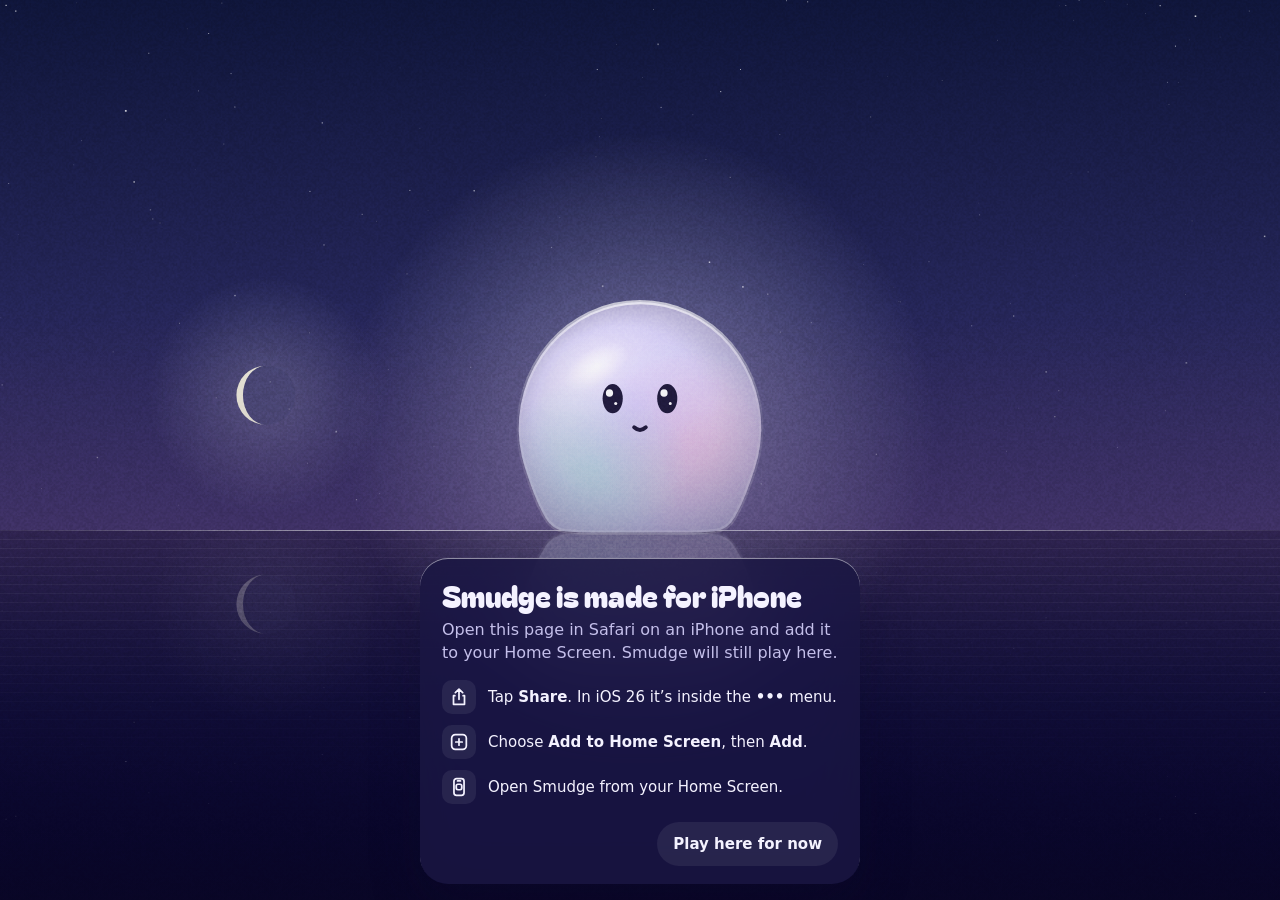
==== commit 77127249: "Fix listening on iPhone Smudge set the page's audio session to "ambient" on the first tap so its sou" ====
--- a/index.html
+++ b/index.html
@@ -837,8 +837,9 @@
   }
   function unlock() {
     armed = true;
+    Mic.wake();
     if (!S.s.sound) return;
-    if (!Mic.on && !Lullaby.playing) setSession('ambient');
+    if (!Mic.busy && !Lullaby.playing) setSession('ambient');
     const g = live(); if (!g) return;
     try { const b = g.ctx.createBuffer(1, 1, 22050); const s = g.ctx.createBufferSource(); s.buffer = b; s.connect(g.ctx.destination); s.start(0); } catch (e) {}
   }
@@ -930,6 +931,7 @@
       sched.push([t + off, t + dur + off]);
       t += dur + rand(0.025, 0.05) * slow;
     }
+    if (g) hush(t - t0 + 0.3);
     return sched;
   }
 
@@ -962,7 +964,11 @@
     shutter(g, t) { hiss(g, { t, d: 0.05, peak: 0.12, type: 'highpass', f0: 2500 }); },
     snore(g, t) { hiss(g, { t, d: 1.2, peak: 0.2, type: 'bandpass', f0: 380, f1: 520, q: 1 }); hiss(g, { t: t + 1.5, d: 1.4, peak: 0.14, type: 'lowpass', f0: 420, f1: 300 }); },
   };
-  function play(name, ...args) { const g = live(); if (!g || !SFX[name]) return; try { SFX[name](g, g.ctx.currentTime + 0.01, ...args); } catch (e) {} }
+  // when Smudge's own sounds will have finished (the raw microphone hears the speaker)
+  let quietAt = 0;
+  const hush = (sec) => { quietAt = Math.max(quietAt, performance.now() + sec * 1000); };
+  const LONG = { yawn: 1.5, raspberry: 1, fanfare: 1.6, chime: 1.2, snore: 3, boing: 0.5, dizzy: 0.6 };
+  function play(name, ...args) { const g = live(); if (!g || !SFX[name]) return; hush((LONG[name] || 0.35) + 0.15); try { SFX[name](g, g.ctx.currentTime + 0.01, ...args); } catch (e) {} }
   function ping(k) { const g = live(); if (!g) return; tone(g, { f0: 880 + k * 1000, t: g.ctx.currentTime + 0.01, d: 0.06, peak: 0.04 + 0.06 * k, send: 0.35 }); }
 
   /* ---------- continuous voices: purring, inflating ---------- */
@@ -1013,13 +1019,14 @@
     e.gain.setTargetAtTime(0.0001, t, 0.05);
     o.start(t0); s.start(t0); o.stop(t + 0.4); s.stop(t + 0.4);
     vib(g, o, 5.5, 6, t0, t - t0 + 0.2);
+    hush(t - t0 + 0.5);
     return t - t0;
   }
 
   function setPitchFrom(c) { voicePitch = c ? lerp(0.86, 1.14, clamp((c.lab[0] - 0.35) / 0.55, 0, 1)) : 1; }
   function toggle(on) { S.s.sound = on; Store.save(); if (!on) { Object.values(loops).forEach((l) => l.stop()); if (G) G.ctx.suspend().catch(() => {}); } else unlock(); }
 
-  return { unlock, play, speak, ping, loop, echo, setSession, setPitchFrom, toggle, build, tone, bell, hiss, env, syll, SFX, get ctx() { return G && G.ctx; }, get graph() { return live(); } };
+  return { unlock, play, speak, ping, loop, echo, setSession, setPitchFrom, toggle, build, tone, bell, hiss, env, syll, SFX, get ctx() { return G && G.ctx; }, get graph() { return live(); }, get busy() { return performance.now() < quietAt || !!loops.purr; } };
 })();
 
 /* ============================================================
@@ -1976,36 +1983,59 @@
 
 /* ---------- Hearing: blowing, humming, and echoing tunes back ---------- */
 const Mic = (() => {
-  let on = false, stream = null, ac = null, an = null, td = null, fd = null, dec = null, sq = null;
-  let floor = 0.01, frameN = 0, deafUntil = 0;
-  const st = { level: 0, blow: 0, singing: false, midi: 0, clarity: 0 };
+  let on = false, starting = false, stream = null, ac = null, an = null, td = null, fd = null, dec = null, sq = null;
+  let floor = 0.01, frameN = 0, deafUntil = 0, asked = false;
+  const st = { level: 0, blow: 0, singing: false, midi: 0, clarity: 0, needsTap: false };
   let take = [], quiet = 0;
-  let onEcho = null;
-
+  let onEcho = null, onLost = null;
+
+  function makeContext() {
+    const AC = window.AudioContext || window.webkitAudioContext;
+    if (!AC) return null;
+    try { const c = new AC(); c.resume().catch(() => {}); return c; } catch (e) { return null; }
+  }
   async function start() {
     if (ENV.framed || !navigator.mediaDevices || !navigator.mediaDevices.getUserMedia) return 'unavailable';
+    starting = true;
+    // iOS ends a microphone track unless the page's audio session allows recording,
+    // and only lets an audio engine run if it starts inside the tap. Do both before asking.
+    Sound.setSession('play-and-record');
+    ac = makeContext();
     try {
-      stream = await navigator.mediaDevices.getUserMedia({ audio: { echoCancellation: true, noiseSuppression: false, autoGainControl: false } });
-    } catch (e) { return e && (e.name === 'NotAllowedError' || e.name === 'SecurityError') ? 'denied' : 'unavailable'; }
+      // raw input: iOS voice processing would scrub out blowing as "noise"
+      stream = await navigator.mediaDevices.getUserMedia({ audio: { echoCancellation: false, noiseSuppression: false, autoGainControl: false } });
+    } catch (e) {
+      starting = false; stop();
+      return e && (e.name === 'NotAllowedError' || e.name === 'SecurityError') ? 'denied' : 'unavailable';
+    }
     try {
-      const AC = window.AudioContext || window.webkitAudioContext;
-      ac = new AC();
-      if (ac.state !== 'running') await ac.resume().catch(() => {});
+      if (!ac) ac = makeContext();
       const src = ac.createMediaStreamSource(stream);
       an = ac.createAnalyser(); an.fftSize = 2048; an.smoothingTimeConstant = 0.2;
       src.connect(an);
+      // a silent path to the speakers keeps every engine pulling audio through the analyser
+      const mute = ac.createGain(); mute.gain.value = 0; an.connect(mute); mute.connect(ac.destination);
       td = new Float32Array(an.fftSize); fd = new Float32Array(an.frequencyBinCount);
       dec = new Float32Array(an.fftSize >> 1); sq = new Float32Array((an.fftSize >> 1) + 1);
-    } catch (e) { stop(); return 'unavailable'; }
-    on = true; take = []; quiet = 0; floor = 0.01;
+      const track = stream.getAudioTracks()[0];
+      if (track) track.addEventListener('ended', () => { if (on) { stop(); onLost && onLost(); } });
+      if (ac.state !== 'running') await ac.resume().catch(() => {});
+    } catch (e) { starting = false; stop(); return 'unavailable'; }
+    on = true; starting = false; take = []; quiet = 0; floor = 0.01; asked = false;
+    st.needsTap = ac.state !== 'running';
     return 'granted';
   }
+  // called from every tap: a paused listening engine can only restart inside one
+  function wake() {
+    if (!on || !ac || ac.state === 'running') return;
+    ac.resume().then(() => { st.needsTap = ac.state !== 'running'; }).catch(() => {});
+  }
   function stop() {
-    on = false;
+    on = false; starting = false;
     try { stream && stream.getTracks().forEach((t) => t.stop()); } catch (e) {}
     try { ac && ac.close(); } catch (e) {}
     stream = null; ac = null; an = null;
-    st.level = st.blow = 0; st.singing = false;
+    st.level = st.blow = 0; st.singing = false; st.needsTap = false;
     if (!Lullaby.playing) Sound.setSession('ambient');
   }
   function pitch(sr) {
@@ -2040,7 +2070,7 @@
     rms = Math.sqrt(rms / td.length);
     floor = rms < floor ? lerp(floor, rms, 0.25) : lerp(floor, rms, 0.0015);
     floor = Math.max(floor, 0.0015);
-    const deaf = performance.now() < deafUntil;
+    const deaf = performance.now() < deafUntil || Sound.busy;
     st.level = deaf ? 0 : clamp((rms - floor * 1.5) / 0.15, 0, 1);
     // spectrum: is it breathy noise (blowing) or a tone (humming)?
     an.getFloatFrequencyData(fd);
@@ -2050,12 +2080,12 @@
     const flatness = Math.exp(sl / n) / (sn / n);
     const lowShare = low / sn;
     frameN++;
-    if (frameN % 2 === 0 && !deaf && rms > Math.max(0.006, floor * 2.5)) { const p = pitch(ac.sampleRate); st.clarity = p.c; st.midi = p.f ? 69 + 12 * Math.log2(p.f / 440) : 0; }
-    else if (rms <= Math.max(0.006, floor * 2.5)) st.clarity = 0;
+    if (frameN % 2 === 0 && !deaf && rms > Math.max(0.004, floor * 2.5)) { const p = pitch(ac.sampleRate); st.clarity = p.c; st.midi = p.f ? 69 + 12 * Math.log2(p.f / 440) : 0; }
+    else if (rms <= Math.max(0.004, floor * 2.5)) st.clarity = 0;
     // blowing is loud, breathy and has no steady pitch; humming has a clear one
     const blowing = !deaf && rms > Math.max(0.05, floor * 7) && st.clarity < 0.7 && (flatness > 0.12 || lowShare > 0.6);
     st.blow = clamp(st.blow + (blowing ? dt * 5 : -dt * 3.5), 0, 1);
-    const singing = !deaf && !blowing && st.clarity > 0.84 && st.midi > 40 && st.midi < 86 && rms > Math.max(0.01, floor * 3);
+    const singing = !deaf && !blowing && st.clarity > 0.84 && st.midi > 40 && st.midi < 86 && rms > Math.max(0.005, floor * 3);
     const now = performance.now() / 1000;
     if (singing) { quiet = 0; if (!take.length || now - take[take.length - 1].t >= 0.045) take.push({ m: st.midi, a: rms, t: now }); }
     else if (take.length) {
@@ -2086,7 +2116,7 @@
     onEcho && onEcho(notes);
   }
   function deafen(sec) { deafUntil = performance.now() + sec * 1000; take = []; }
-  return { start, stop, frame, deafen, st, set onEcho(fn) { onEcho = fn; }, get on() { return on; }, available: () => !ENV.framed && !!(navigator.mediaDevices && navigator.mediaDevices.getUserMedia) };
+  return { start, stop, wake, frame, deafen, st, set onEcho(fn) { onEcho = fn; }, set onLost(fn) { onLost = fn; }, get on() { return on; }, get busy() { return on || starting; }, available: () => !ENV.framed && !!(navigator.mediaDevices && navigator.mediaDevices.getUserMedia) };
 })();
 
 /* ---------- Keep the screen awake (nightlight, camera hunts) ---------- */
@@ -2828,10 +2858,10 @@
   let lastTouch = nowS(), nextLook = 0, nextHop = nowS() + 12, nextMuse = nowS() + 45, nextYawn = nowS() + 20, nextZ = 0, nextNote = 0, nextSave = 0, nextHud = 0, nextDay = 0;
   let pokes = [], gesture = null, expectLanding = false;
   let dizzyUntil = 0, puddleOn = false, flatSince = 0, faceDownSince = 0;
-  let inflate = 0, inflateState = 'idle', thrust = 0, floatSaid = false;
+  let inflate = 0, inflateState = 'idle', thrust = 0, floatSaid = false, nextPerk = 0;
   let lastSample = 0, lastPing = 0, lastName = '', lastNameAt = 0, ringMoved = true;
   let today = dayKey();
-  let installEvt = null, askYes = null, lastAte = 0, introUntil = 0, frameOdd = false;
+  let installEvt = null, askYes = null, lastAte = 0, introUntil = 0, frameOdd = false, updateReady = false, shownAt = performance.now();
   const HALF = 36 * 3600e3;
 
   /* ---------- canvas + layout ---------- */
@@ -3199,9 +3229,13 @@
     if (!Mic.available()) { UI.pressed('listen', false); UI.toast(ENV.framed ? 'Listening works once Smudge is on your Home Screen' : 'This browser can’t share the microphone'); return; }
     if (mode === 'sleep') wakeUp(true);
     const r = await Mic.start();
-    if (r === 'granted') { UI.pressed('listen', true); Pet.setFace('wide', 'o', 1); UI.say(pick(['i’m listening! hum me a tune', 'ears on. hum, or blow on me!'])); }
-    else { UI.pressed('listen', false); UI.toast(r === 'denied' ? 'Microphone access is off. You can allow it in Settings.' : 'The microphone isn’t available right now'); }
-  }
+    if (r === 'granted') {
+      UI.pressed('listen', true); Pet.setFace('wide', 'o', 1);
+      UI.say(Mic.st.needsTap ? 'tap me once so i can hear you' : pick(['i’m listening! hum me a tune', 'ears on. hum, or blow on me!']));
+    }
+    else { UI.pressed('listen', false); UI.toast(r === 'denied' ? 'Microphone access is off for Smudge. Allow it when asked, or in Settings.' : 'The microphone isn’t available right now'); }
+  }
+  Mic.onLost = () => { UI.pressed('listen', false); endInflate(); UI.toast('Listening stopped. Tap Listen to start again.'); };
   Mic.onEcho = (notes) => {
     const total = notes.reduce((a, n) => a + n.d, 0);
     Mic.deafen(total + 2);
@@ -3312,6 +3346,9 @@
         if (inflate > 0.5) { inflateState = 'release'; thrust = rand(TAU); Sound.play('raspberry'); Pet.setFace('squint', 'o', 1.2); }
         else { inflateState = 'deflating'; Pet.setFace('happy', 'smile', 0.8); }
       }
+      if (ms.level > 0.22 && !ms.singing && ms.blow < 0.2 && inflateState === 'idle' && t > nextPerk && mode === 'home') {
+        nextPerk = t + rand(2.5, 4); Pet.setFace('wide', 'o', 0.7); Pet.lookDir(0, 1); Pet.hop(90);
+      }
       if (ms.singing && inflateState === 'idle') {
         Pet.face.openT = 0.25 + ms.level * 0.6;
         Pet.setFace('closed', 'smile', 0.4);
@@ -3348,7 +3385,7 @@
         if (Math.random() < 0.3) { Sound.play('yawn'); Pet.setFace('closed', 'wide', 1.3); }
         else Pet.setFace('closed', 'tiny', rand(1.8, 3.2)); // nodding off
       }
-      if (t > nextMuse && t - lastTouch > 25 && t > introUntil && !UI.speaking() && !UI.sheetOpen) { nextMuse = t + rand(45, 90); UI.say(muse()); }
+      if (t > nextMuse && t - lastTouch > 25 && t > introUntil && !UI.speaking() && !UI.sheetOpen && !Mic.on) { nextMuse = t + rand(45, 90); UI.say(muse()); }
     }
     if (mode === 'sleep' && t > nextZ) { nextZ = t + 2.4; const h = Pet.headTop(); FX.zzz(h.x + Pet.R * 0.35, h.y); }
     if (mode !== 'camera') restoreBase();
@@ -3432,7 +3469,19 @@
   }
   function plumbing() {
     if ('serviceWorker' in navigator && !ENV.framed && (location.protocol === 'https:' || location.hostname === 'localhost' || location.hostname === '127.0.0.1')) {
-      navigator.serviceWorker.register('sw.js').catch(() => {});
+      const hadController = !!navigator.serviceWorker.controller;
+      navigator.serviceWorker.addEventListener('controllerchange', () => {
+        if (!hadController) return; // first install: this copy is already current
+        // a new version just took over; pick it up now if Smudge only just came on screen, otherwise on the next return
+        if (performance.now() - shownAt < 20000 && mode === 'home' && !UI.sheetOpen && !gesture) location.reload();
+        else updateReady = true;
+      });
+      navigator.serviceWorker.register('sw.js').then((reg) => {
+        // Home Screen apps mostly resume rather than reload, so ask for a newer version on every return
+        const check = () => reg.update().catch(() => {});
+        setTimeout(check, 1500);
+        document.addEventListener('visibilitychange', () => { if (!document.hidden) check(); });
+      }).catch(() => {});
     }
     if (ENV.standalone && navigator.storage && navigator.storage.persist) navigator.storage.persist().catch(() => {});
     launchScreen();
@@ -3452,7 +3501,8 @@
       if (Mic.on) { Mic.stop(); UI.pressed('listen', false); endInflate(); }
       const l = Sound.loop('purr'); l && l.stop();
     } else {
-      lastT = performance.now();
+      if (updateReady && mode !== 'sleep') { location.reload(); return; }
+      shownAt = lastT = performance.now();
       updateSky(true); checkDay(); refreshPigments();
       const away = (Date.now() - (S.lastSeen || Date.now())) / 1000;
       if (away > 3600 && mode === 'home') greet(false);
